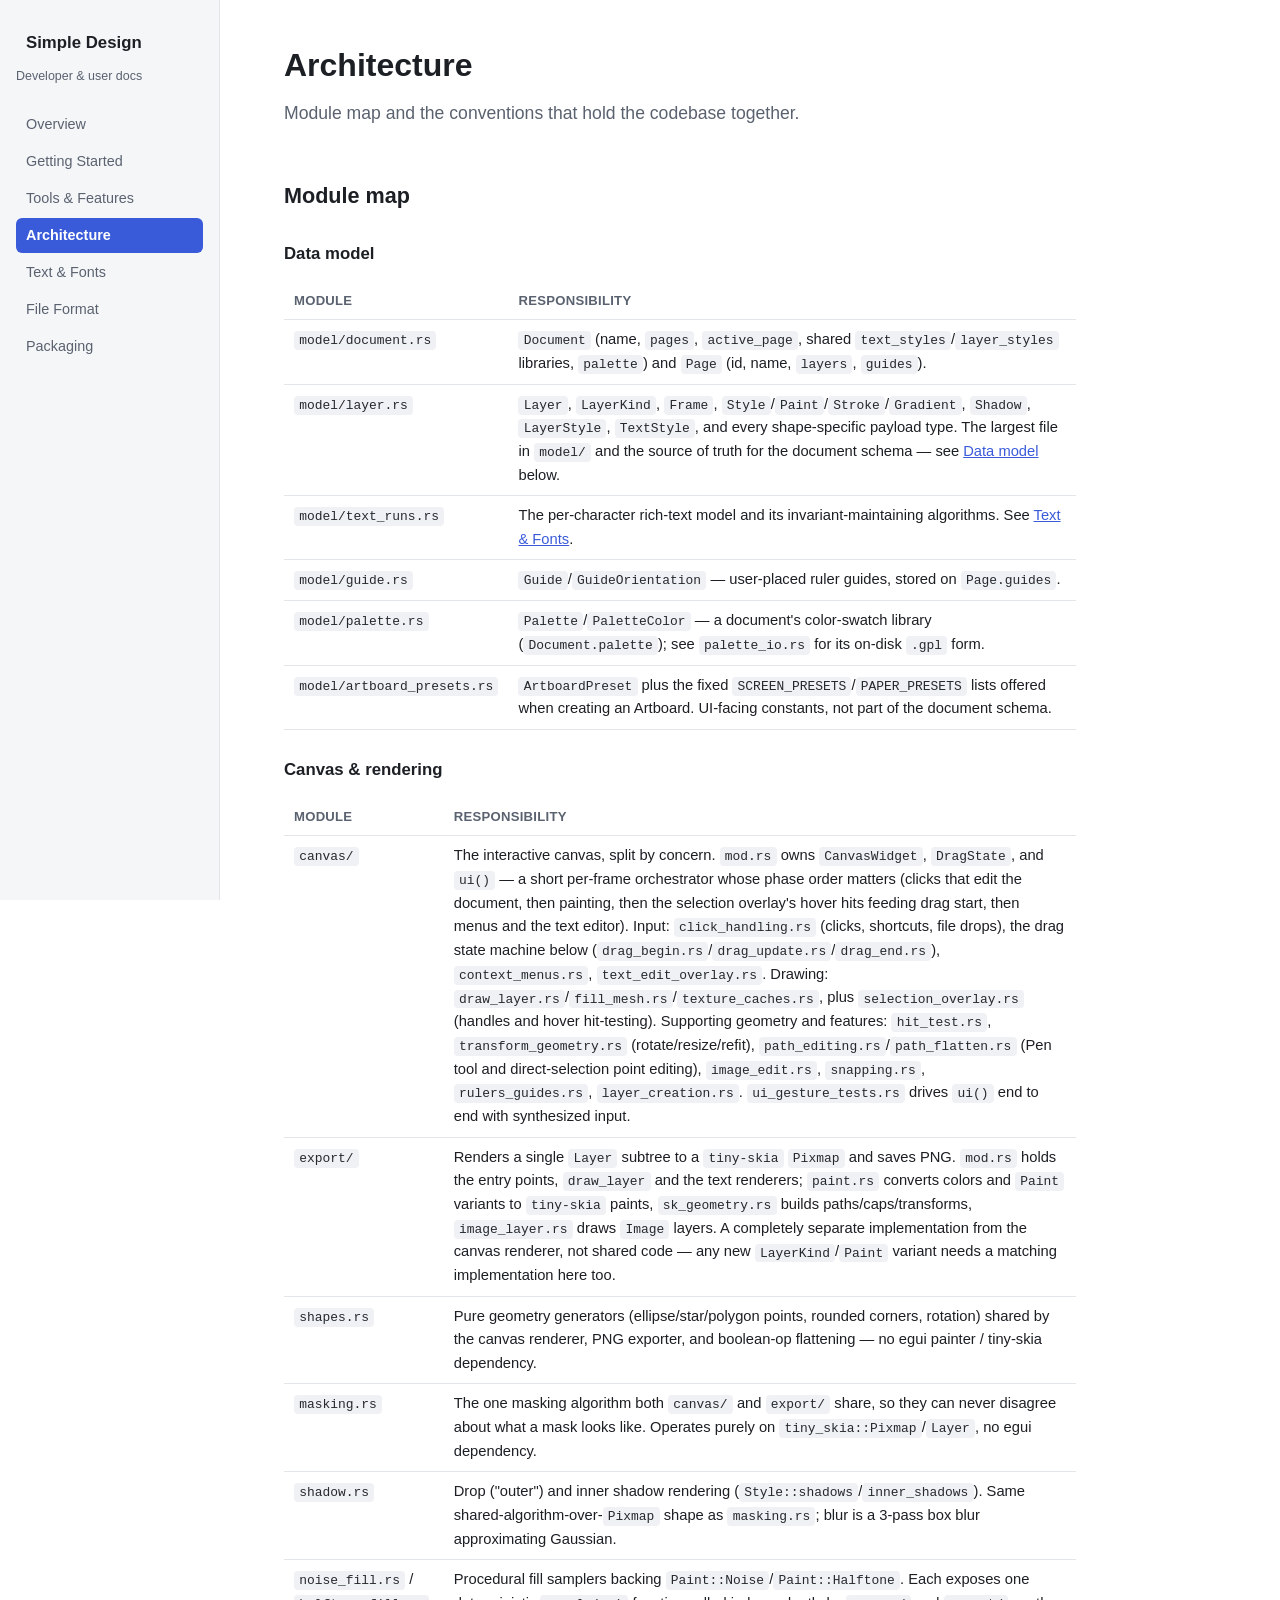
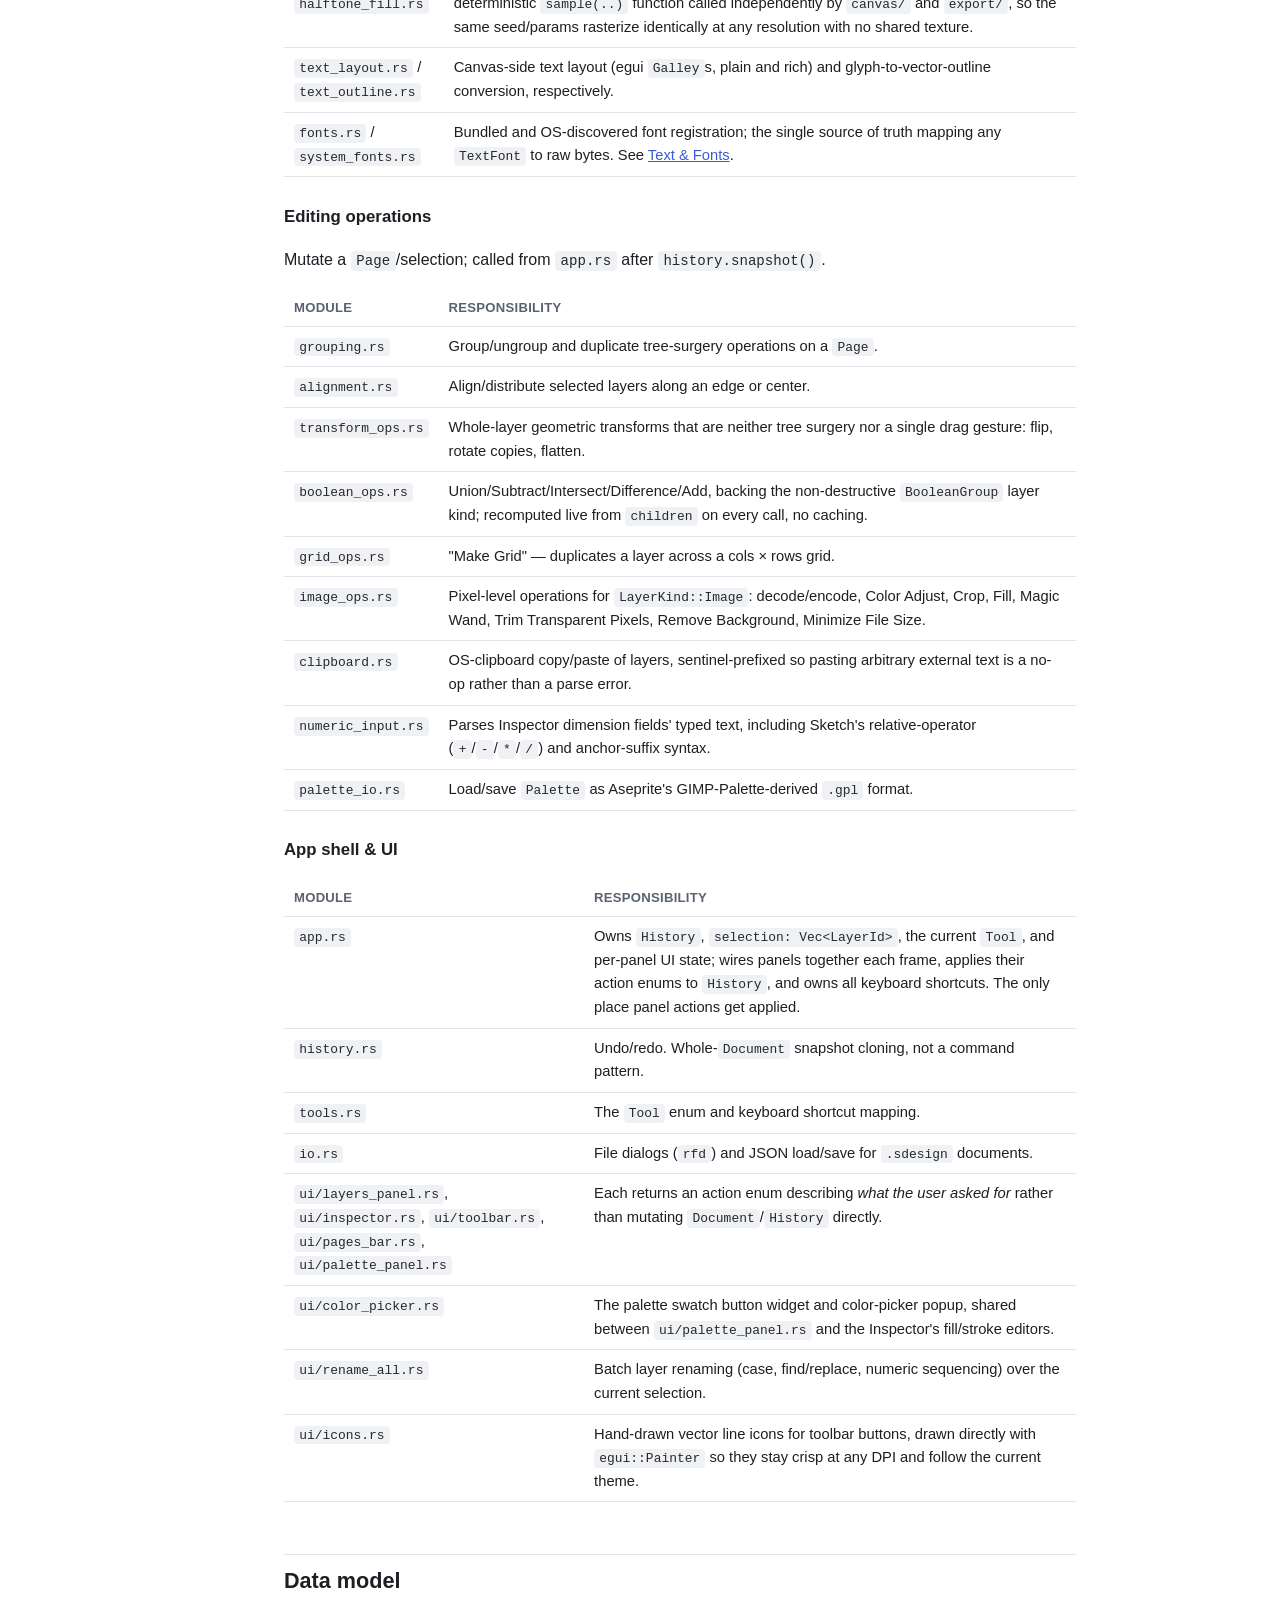
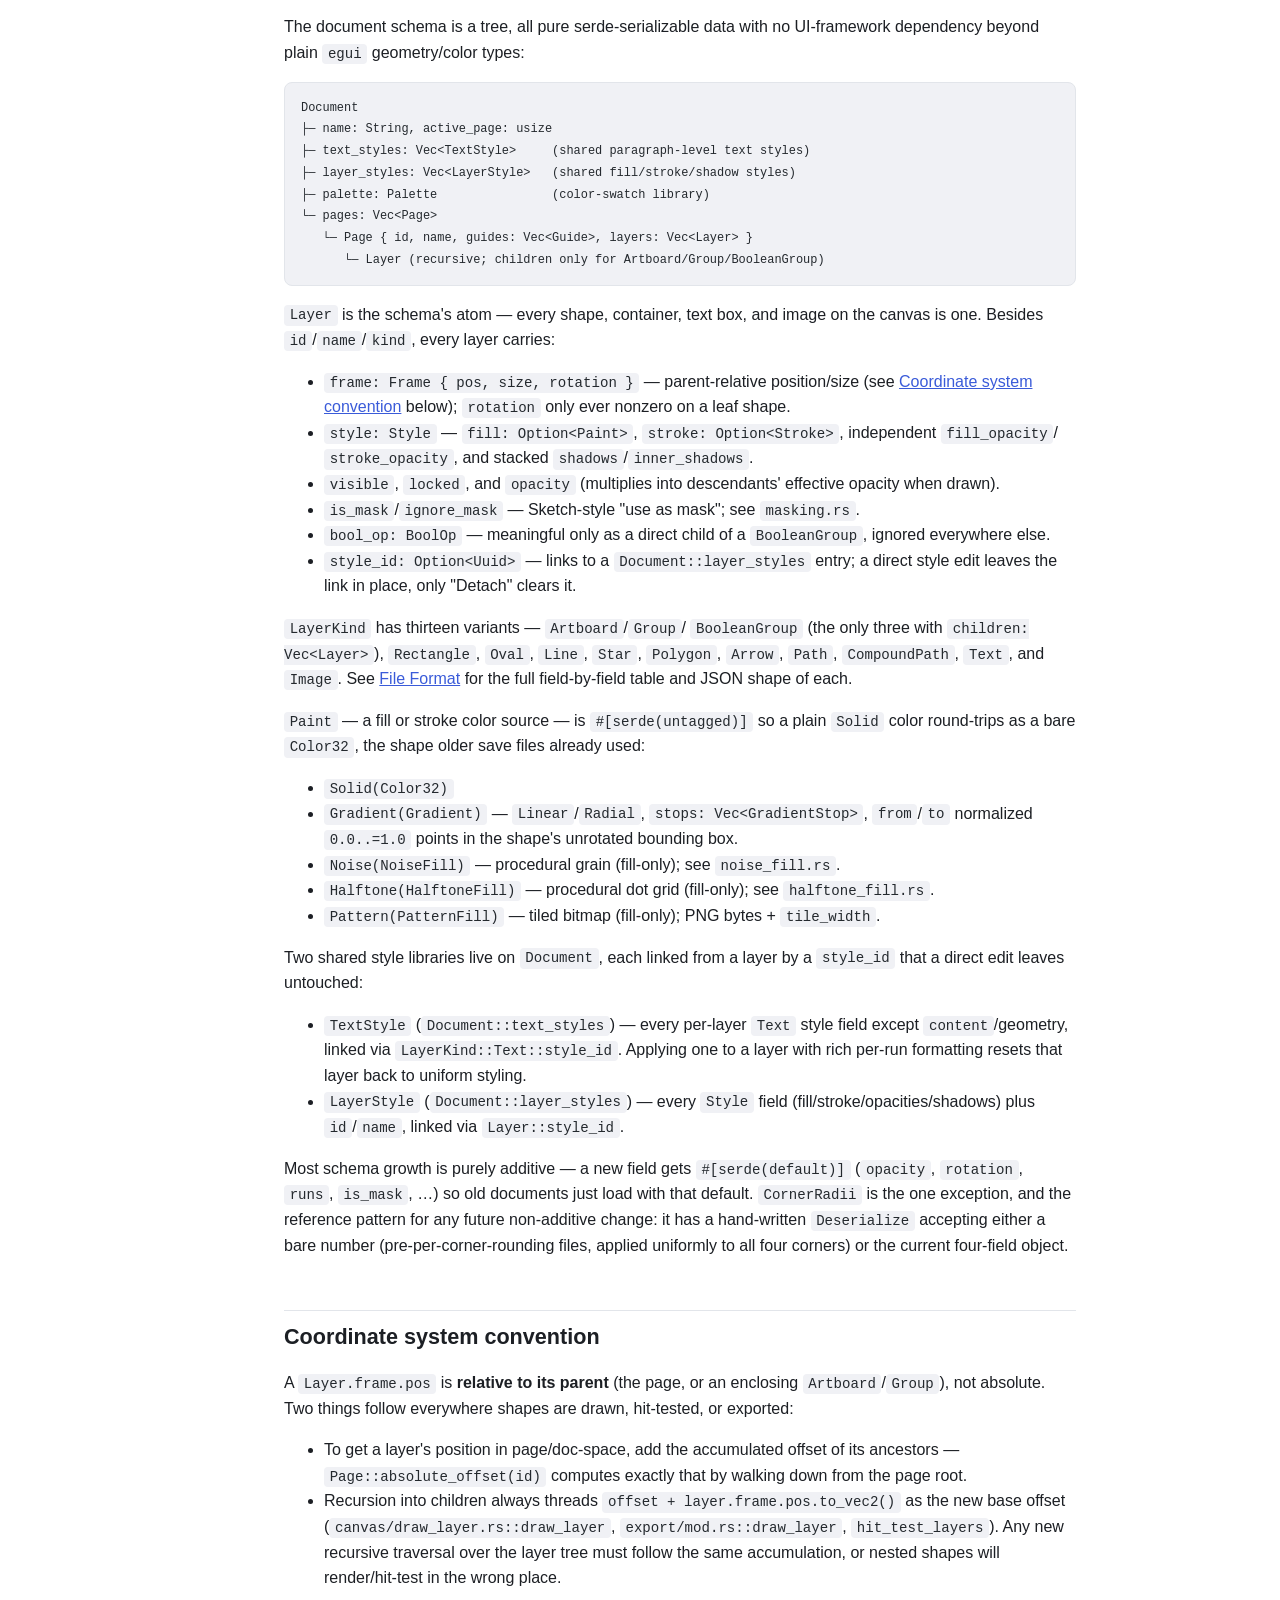
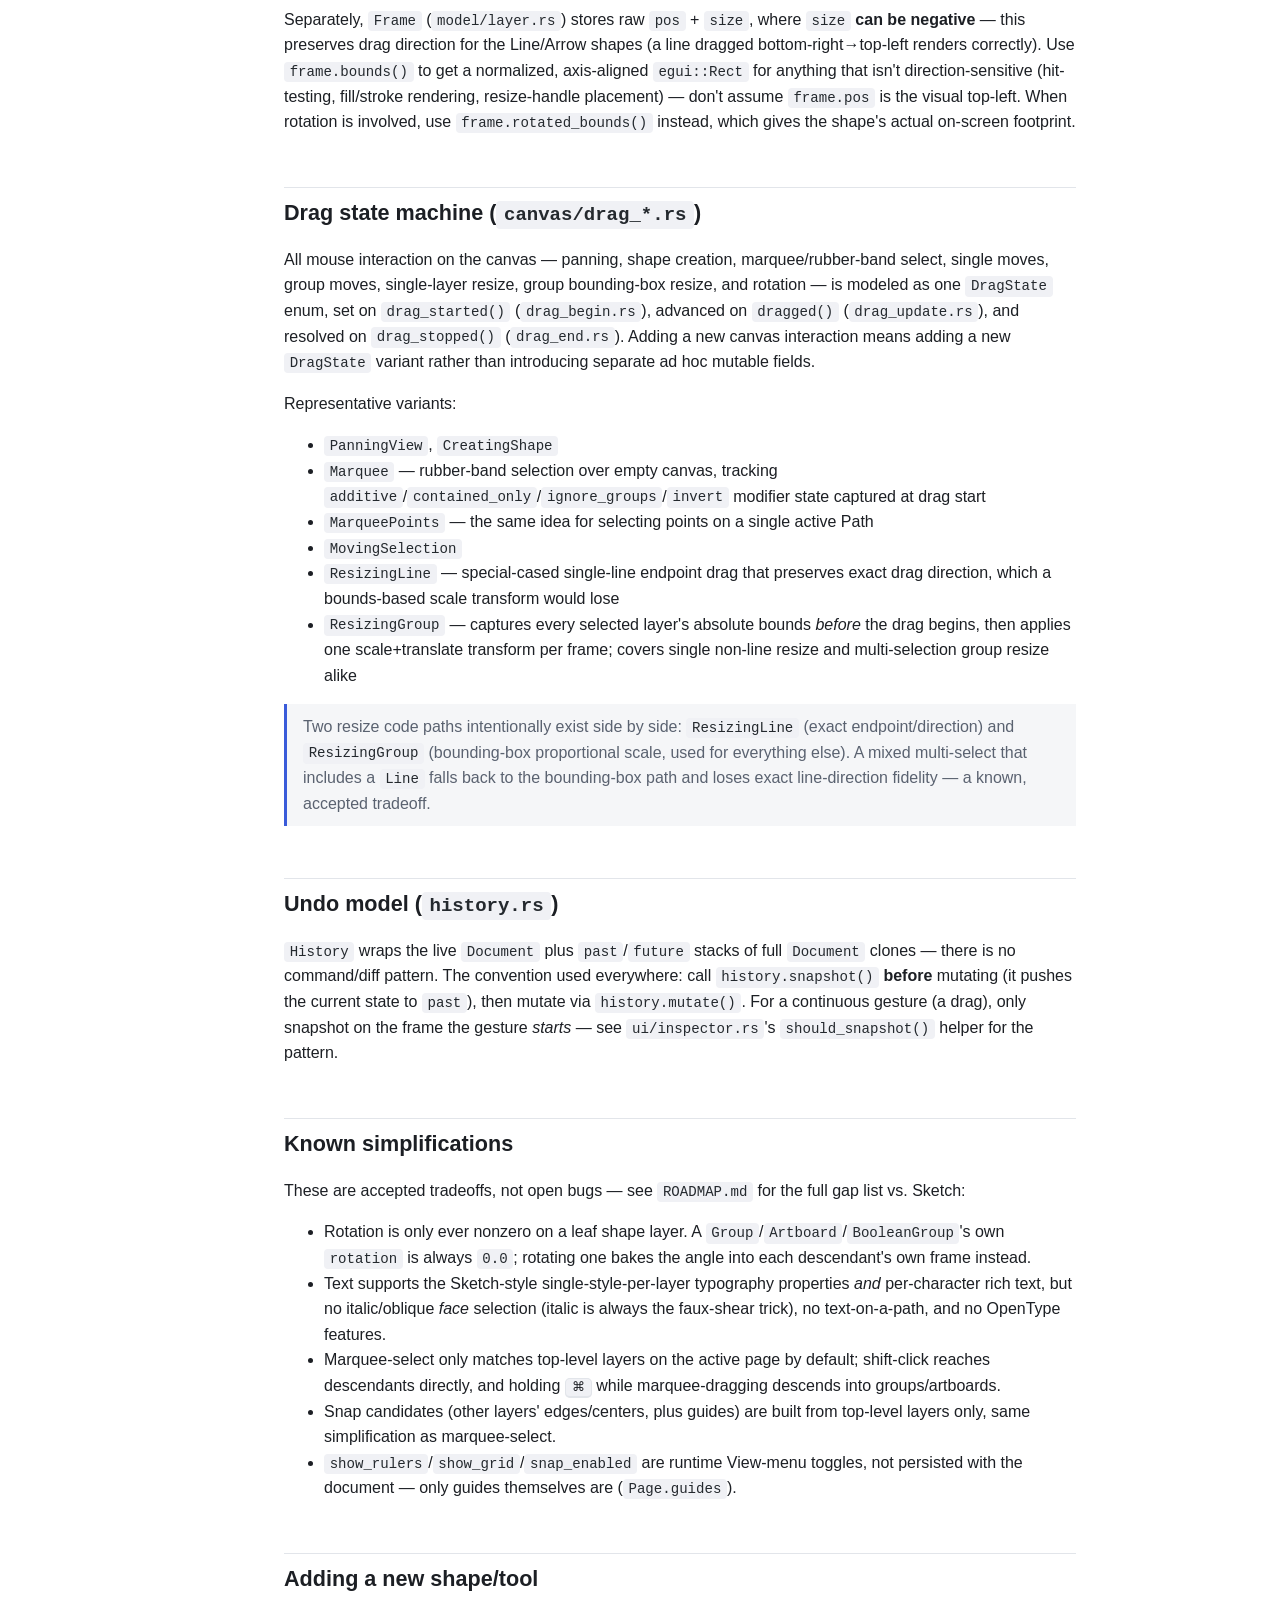
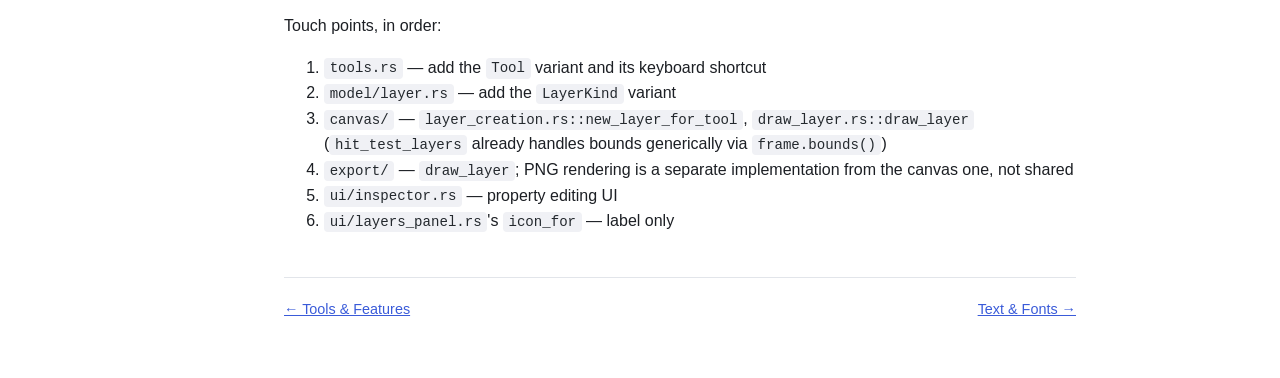
==== docs/architecture.html @ 7456f163 "reorganizing code" ====
<!doctype html>
<html lang="en">
<head>
<meta charset="utf-8">
<meta name="viewport" content="width=device-width, initial-scale=1">
<title>Architecture — Simple Design Docs</title>
<link rel="stylesheet" href="style.css">
</head>
<body>
<div class="layout">
<nav class="sidebar">
  <a class="brand" href="index.html">Simple Design</a>
  <div class="tagline">Developer &amp; user docs</div>
  <ul>
    <li><a href="index.html">Overview</a></li>
    <li><a href="getting-started.html">Getting Started</a></li>
    <li><a href="features.html">Tools &amp; Features</a></li>
    <li><a class="active" href="architecture.html">Architecture</a></li>
    <li><a href="text-and-fonts.html">Text &amp; Fonts</a></li>
    <li><a href="file-format.html">File Format</a></li>
    <li><a href="packaging.html">Packaging</a></li>
  </ul>
</nav>
<main>
<h1>Architecture</h1>
<p class="lede">Module map and the conventions that hold the codebase together.</p>

<h2>Module map</h2>

<h3>Data model</h3>
<table>
  <tr><th>Module</th><th>Responsibility</th></tr>
  <tr><td><code>model/document.rs</code></td><td><code>Document</code> (name, <code>pages</code>, <code>active_page</code>, shared <code>text_styles</code>/<code>layer_styles</code> libraries, <code>palette</code>) and <code>Page</code> (id, name, <code>layers</code>, <code>guides</code>).</td></tr>
  <tr><td><code>model/layer.rs</code></td><td><code>Layer</code>, <code>LayerKind</code>, <code>Frame</code>, <code>Style</code>/<code>Paint</code>/<code>Stroke</code>/<code>Gradient</code>, <code>Shadow</code>, <code>LayerStyle</code>, <code>TextStyle</code>, and every shape-specific payload type. The largest file in <code>model/</code> and the source of truth for the document schema — see <a href="#data-model">Data model</a> below.</td></tr>
  <tr><td><code>model/text_runs.rs</code></td><td>The per-character rich-text model and its invariant-maintaining algorithms. See <a href="text-and-fonts.html">Text &amp; Fonts</a>.</td></tr>
  <tr><td><code>model/guide.rs</code></td><td><code>Guide</code>/<code>GuideOrientation</code> — user-placed ruler guides, stored on <code>Page.guides</code>.</td></tr>
  <tr><td><code>model/palette.rs</code></td><td><code>Palette</code>/<code>PaletteColor</code> — a document's color-swatch library (<code>Document.palette</code>); see <code>palette_io.rs</code> for its on-disk <code>.gpl</code> form.</td></tr>
  <tr><td><code>model/artboard_presets.rs</code></td><td><code>ArtboardPreset</code> plus the fixed <code>SCREEN_PRESETS</code>/<code>PAPER_PRESETS</code> lists offered when creating an Artboard. UI-facing constants, not part of the document schema.</td></tr>
</table>

<h3>Canvas &amp; rendering</h3>
<table>
  <tr><th>Module</th><th>Responsibility</th></tr>
  <tr><td><code>canvas/</code></td><td>The interactive canvas, split by concern. <code>mod.rs</code> owns <code>CanvasWidget</code>, <code>DragState</code>, and <code>ui()</code> — a short per-frame orchestrator whose phase order matters (clicks that edit the document, then painting, then the selection overlay's hover hits feeding drag start, then menus and the text editor). Input: <code>click_handling.rs</code> (clicks, shortcuts, file drops), the drag state machine below (<code>drag_begin.rs</code>/<code>drag_update.rs</code>/<code>drag_end.rs</code>), <code>context_menus.rs</code>, <code>text_edit_overlay.rs</code>. Drawing: <code>draw_layer.rs</code>/<code>fill_mesh.rs</code>/<code>texture_caches.rs</code>, plus <code>selection_overlay.rs</code> (handles and hover hit-testing). Supporting geometry and features: <code>hit_test.rs</code>, <code>transform_geometry.rs</code> (rotate/resize/refit), <code>path_editing.rs</code>/<code>path_flatten.rs</code> (Pen tool and direct-selection point editing), <code>image_edit.rs</code>, <code>snapping.rs</code>, <code>rulers_guides.rs</code>, <code>layer_creation.rs</code>. <code>ui_gesture_tests.rs</code> drives <code>ui()</code> end to end with synthesized input.</td></tr>
  <tr><td><code>export/</code></td><td>Renders a single <code>Layer</code> subtree to a <code>tiny-skia</code> <code>Pixmap</code> and saves PNG. <code>mod.rs</code> holds the entry points, <code>draw_layer</code> and the text renderers; <code>paint.rs</code> converts colors and <code>Paint</code> variants to <code>tiny-skia</code> paints, <code>sk_geometry.rs</code> builds paths/caps/transforms, <code>image_layer.rs</code> draws <code>Image</code> layers. A completely separate implementation from the canvas renderer, not shared code — any new <code>LayerKind</code>/<code>Paint</code> variant needs a matching implementation here too.</td></tr>
  <tr><td><code>shapes.rs</code></td><td>Pure geometry generators (ellipse/star/polygon points, rounded corners, rotation) shared by the canvas renderer, PNG exporter, and boolean-op flattening — no egui painter / tiny-skia dependency.</td></tr>
  <tr><td><code>masking.rs</code></td><td>The one masking algorithm both <code>canvas/</code> and <code>export/</code> share, so they can never disagree about what a mask looks like. Operates purely on <code>tiny_skia::Pixmap</code>/<code>Layer</code>, no egui dependency.</td></tr>
  <tr><td><code>shadow.rs</code></td><td>Drop ("outer") and inner shadow rendering (<code>Style::shadows</code>/<code>inner_shadows</code>). Same shared-algorithm-over-<code>Pixmap</code> shape as <code>masking.rs</code>; blur is a 3-pass box blur approximating Gaussian.</td></tr>
  <tr><td><code>noise_fill.rs</code> / <code>halftone_fill.rs</code></td><td>Procedural fill samplers backing <code>Paint::Noise</code>/<code>Paint::Halftone</code>. Each exposes one deterministic <code>sample(..)</code> function called independently by <code>canvas/</code> and <code>export/</code>, so the same seed/params rasterize identically at any resolution with no shared texture.</td></tr>
  <tr><td><code>text_layout.rs</code> / <code>text_outline.rs</code></td><td>Canvas-side text layout (egui <code>Galley</code>s, plain and rich) and glyph-to-vector-outline conversion, respectively.</td></tr>
  <tr><td><code>fonts.rs</code> / <code>system_fonts.rs</code></td><td>Bundled and OS-discovered font registration; the single source of truth mapping any <code>TextFont</code> to raw bytes. See <a href="text-and-fonts.html">Text &amp; Fonts</a>.</td></tr>
</table>

<h3>Editing operations</h3>
<p>Mutate a <code>Page</code>/selection; called from <code>app.rs</code> after <code>history.snapshot()</code>.</p>
<table>
  <tr><th>Module</th><th>Responsibility</th></tr>
  <tr><td><code>grouping.rs</code></td><td>Group/ungroup and duplicate tree-surgery operations on a <code>Page</code>.</td></tr>
  <tr><td><code>alignment.rs</code></td><td>Align/distribute selected layers along an edge or center.</td></tr>
  <tr><td><code>transform_ops.rs</code></td><td>Whole-layer geometric transforms that are neither tree surgery nor a single drag gesture: flip, rotate copies, flatten.</td></tr>
  <tr><td><code>boolean_ops.rs</code></td><td>Union/Subtract/Intersect/Difference/Add, backing the non-destructive <code>BooleanGroup</code> layer kind; recomputed live from <code>children</code> on every call, no caching.</td></tr>
  <tr><td><code>grid_ops.rs</code></td><td>"Make Grid" — duplicates a layer across a cols × rows grid.</td></tr>
  <tr><td><code>image_ops.rs</code></td><td>Pixel-level operations for <code>LayerKind::Image</code>: decode/encode, Color Adjust, Crop, Fill, Magic Wand, Trim Transparent Pixels, Remove Background, Minimize File Size.</td></tr>
  <tr><td><code>clipboard.rs</code></td><td>OS-clipboard copy/paste of layers, sentinel-prefixed so pasting arbitrary external text is a no-op rather than a parse error.</td></tr>
  <tr><td><code>numeric_input.rs</code></td><td>Parses Inspector dimension fields' typed text, including Sketch's relative-operator (<code>+</code>/<code>-</code>/<code>*</code>/<code>/</code>) and anchor-suffix syntax.</td></tr>
  <tr><td><code>palette_io.rs</code></td><td>Load/save <code>Palette</code> as Aseprite's GIMP-Palette-derived <code>.gpl</code> format.</td></tr>
</table>

<h3>App shell &amp; UI</h3>
<table>
  <tr><th>Module</th><th>Responsibility</th></tr>
  <tr><td><code>app.rs</code></td><td>Owns <code>History</code>, <code>selection: Vec&lt;LayerId&gt;</code>, the current <code>Tool</code>, and per-panel UI state; wires panels together each frame, applies their action enums to <code>History</code>, and owns all keyboard shortcuts. The only place panel actions get applied.</td></tr>
  <tr><td><code>history.rs</code></td><td>Undo/redo. Whole-<code>Document</code> snapshot cloning, not a command pattern.</td></tr>
  <tr><td><code>tools.rs</code></td><td>The <code>Tool</code> enum and keyboard shortcut mapping.</td></tr>
  <tr><td><code>io.rs</code></td><td>File dialogs (<code>rfd</code>) and JSON load/save for <code>.sdesign</code> documents.</td></tr>
  <tr><td><code>ui/layers_panel.rs</code>, <code>ui/inspector.rs</code>, <code>ui/toolbar.rs</code>, <code>ui/pages_bar.rs</code>, <code>ui/palette_panel.rs</code></td><td>Each returns an action enum describing <em>what the user asked for</em> rather than mutating <code>Document</code>/<code>History</code> directly.</td></tr>
  <tr><td><code>ui/color_picker.rs</code></td><td>The palette swatch button widget and color-picker popup, shared between <code>ui/palette_panel.rs</code> and the Inspector's fill/stroke editors.</td></tr>
  <tr><td><code>ui/rename_all.rs</code></td><td>Batch layer renaming (case, find/replace, numeric sequencing) over the current selection.</td></tr>
  <tr><td><code>ui/icons.rs</code></td><td>Hand-drawn vector line icons for toolbar buttons, drawn directly with <code>egui::Painter</code> so they stay crisp at any DPI and follow the current theme.</td></tr>
</table>

<h2 id="data-model">Data model</h2>
<p>
The document schema is a tree, all pure serde-serializable data with no UI-framework
dependency beyond plain <code>egui</code> geometry/color types:
</p>
<pre><code>Document
├─ name: String, active_page: usize
├─ text_styles: Vec&lt;TextStyle&gt;     (shared paragraph-level text styles)
├─ layer_styles: Vec&lt;LayerStyle&gt;   (shared fill/stroke/shadow styles)
├─ palette: Palette                (color-swatch library)
└─ pages: Vec&lt;Page&gt;
   └─ Page { id, name, guides: Vec&lt;Guide&gt;, layers: Vec&lt;Layer&gt; }
      └─ Layer (recursive; children only for Artboard/Group/BooleanGroup)</code></pre>

<p>
<code>Layer</code> is the schema's atom — every shape, container, text box, and image on the
canvas is one. Besides <code>id</code>/<code>name</code>/<code>kind</code>, every layer carries:
</p>
<ul>
  <li><code>frame: Frame { pos, size, rotation }</code> — parent-relative position/size (see
      <a href="#coordinate-system">Coordinate system convention</a> below); <code>rotation</code>
      only ever nonzero on a leaf shape.</li>
  <li><code>style: Style</code> — <code>fill: Option&lt;Paint&gt;</code>,
      <code>stroke: Option&lt;Stroke&gt;</code>, independent <code>fill_opacity</code>/
      <code>stroke_opacity</code>, and stacked <code>shadows</code>/<code>inner_shadows</code>.</li>
  <li><code>visible</code>, <code>locked</code>, and <code>opacity</code> (multiplies into
      descendants' effective opacity when drawn).</li>
  <li><code>is_mask</code>/<code>ignore_mask</code> — Sketch-style "use as mask"; see
      <code>masking.rs</code>.</li>
  <li><code>bool_op: BoolOp</code> — meaningful only as a direct child of a
      <code>BooleanGroup</code>, ignored everywhere else.</li>
  <li><code>style_id: Option&lt;Uuid&gt;</code> — links to a <code>Document::layer_styles</code>
      entry; a direct style edit leaves the link in place, only "Detach" clears it.</li>
</ul>

<p>
<code>LayerKind</code> has thirteen variants — <code>Artboard</code>/<code>Group</code>/
<code>BooleanGroup</code> (the only three with <code>children: Vec&lt;Layer&gt;</code>),
<code>Rectangle</code>, <code>Oval</code>, <code>Line</code>, <code>Star</code>,
<code>Polygon</code>, <code>Arrow</code>, <code>Path</code>, <code>CompoundPath</code>,
<code>Text</code>, and <code>Image</code>. See <a href="file-format.html">File Format</a>
for the full field-by-field table and JSON shape of each.
</p>

<p>
<code>Paint</code> — a fill or stroke color source — is <code>#[serde(untagged)]</code> so a
plain <code>Solid</code> color round-trips as a bare <code>Color32</code>, the shape older save
files already used:
</p>
<ul>
  <li><code>Solid(Color32)</code></li>
  <li><code>Gradient(Gradient)</code> — <code>Linear</code>/<code>Radial</code>,
      <code>stops: Vec&lt;GradientStop&gt;</code>, <code>from</code>/<code>to</code> normalized
      <code>0.0..=1.0</code> points in the shape's unrotated bounding box.</li>
  <li><code>Noise(NoiseFill)</code> — procedural grain (fill-only); see <code>noise_fill.rs</code>.</li>
  <li><code>Halftone(HalftoneFill)</code> — procedural dot grid (fill-only); see <code>halftone_fill.rs</code>.</li>
  <li><code>Pattern(PatternFill)</code> — tiled bitmap (fill-only); PNG bytes + <code>tile_width</code>.</li>
</ul>

<p>
Two shared style libraries live on <code>Document</code>, each linked from a layer by a
<code>style_id</code> that a direct edit leaves untouched:
</p>
<ul>
  <li><code>TextStyle</code> (<code>Document::text_styles</code>) — every per-layer
      <code>Text</code> style field except <code>content</code>/geometry, linked via
      <code>LayerKind::Text::style_id</code>. Applying one to a layer with rich per-run
      formatting resets that layer back to uniform styling.</li>
  <li><code>LayerStyle</code> (<code>Document::layer_styles</code>) — every <code>Style</code>
      field (fill/stroke/opacities/shadows) plus <code>id</code>/<code>name</code>, linked via
      <code>Layer::style_id</code>.</li>
</ul>

<p>
Most schema growth is purely additive — a new field gets <code>#[serde(default)]</code>
(<code>opacity</code>, <code>rotation</code>, <code>runs</code>, <code>is_mask</code>, …) so
old documents just load with that default. <code>CornerRadii</code> is the one exception, and
the reference pattern for any future non-additive change: it has a hand-written
<code>Deserialize</code> accepting either a bare number (pre-per-corner-rounding files, applied
uniformly to all four corners) or the current four-field object.
</p>

<h2 id="coordinate-system">Coordinate system convention</h2>
<p>
A <code>Layer.frame.pos</code> is <strong>relative to its parent</strong> (the page, or an
enclosing <code>Artboard</code>/<code>Group</code>), not absolute. Two things follow
everywhere shapes are drawn, hit-tested, or exported:
</p>
<ul>
  <li>To get a layer's position in page/doc-space, add the accumulated offset of its
      ancestors — <code>Page::absolute_offset(id)</code> computes exactly that by walking
      down from the page root.</li>
  <li>Recursion into children always threads <code>offset + layer.frame.pos.to_vec2()</code>
      as the new base offset (<code>canvas/draw_layer.rs::draw_layer</code>,
      <code>export/mod.rs::draw_layer</code>, <code>hit_test_layers</code>). Any new recursive
      traversal over the layer tree must follow the same accumulation, or nested shapes will
      render/hit-test in the wrong place.</li>
</ul>
<p>
Separately, <code>Frame</code> (<code>model/layer.rs</code>) stores raw <code>pos</code> +
<code>size</code>, where <code>size</code> <strong>can be negative</strong> — this preserves
drag direction for the Line/Arrow shapes (a line dragged bottom-right→top-left renders
correctly). Use <code>frame.bounds()</code> to get a normalized, axis-aligned
<code>egui::Rect</code> for anything that isn't direction-sensitive (hit-testing, fill/stroke
rendering, resize-handle placement) — don't assume <code>frame.pos</code> is the visual
top-left. When rotation is involved, use <code>frame.rotated_bounds()</code> instead, which
gives the shape's actual on-screen footprint.
</p>

<h2>Drag state machine (<code>canvas/drag_*.rs</code>)</h2>
<p>
All mouse interaction on the canvas — panning, shape creation, marquee/rubber-band select,
single moves, group moves, single-layer resize, group bounding-box resize, and rotation — is
modeled as one <code>DragState</code> enum, set on <code>drag_started()</code>
(<code>drag_begin.rs</code>), advanced on <code>dragged()</code> (<code>drag_update.rs</code>),
and resolved on <code>drag_stopped()</code> (<code>drag_end.rs</code>). Adding a new canvas
interaction means adding a new <code>DragState</code> variant rather than introducing separate
ad hoc mutable fields.
</p>
<p>Representative variants:</p>
<ul>
  <li><code>PanningView</code>, <code>CreatingShape</code></li>
  <li><code>Marquee</code> — rubber-band selection over empty canvas, tracking
      <code>additive</code>/<code>contained_only</code>/<code>ignore_groups</code>/<code>invert</code>
      modifier state captured at drag start</li>
  <li><code>MarqueePoints</code> — the same idea for selecting points on a single active Path</li>
  <li><code>MovingSelection</code></li>
  <li><code>ResizingLine</code> — special-cased single-line endpoint drag that preserves exact
      drag direction, which a bounds-based scale transform would lose</li>
  <li><code>ResizingGroup</code> — captures every selected layer's absolute bounds
      <em>before</em> the drag begins, then applies one scale+translate transform per frame;
      covers single non-line resize and multi-selection group resize alike</li>
</ul>
<blockquote>
Two resize code paths intentionally exist side by side: <code>ResizingLine</code> (exact
endpoint/direction) and <code>ResizingGroup</code> (bounding-box proportional scale, used for
everything else). A mixed multi-select that includes a <code>Line</code> falls back to the
bounding-box path and loses exact line-direction fidelity — a known, accepted tradeoff.
</blockquote>

<h2>Undo model (<code>history.rs</code>)</h2>
<p>
<code>History</code> wraps the live <code>Document</code> plus <code>past</code>/<code>future</code>
stacks of full <code>Document</code> clones — there is no command/diff pattern. The convention
used everywhere: call <code>history.snapshot()</code> <strong>before</strong> mutating (it
pushes the current state to <code>past</code>), then mutate via <code>history.mutate()</code>.
For a continuous gesture (a drag), only snapshot on the frame the gesture <em>starts</em> — see
<code>ui/inspector.rs</code>'s <code>should_snapshot()</code> helper for the pattern.
</p>

<h2>Known simplifications</h2>
<p>These are accepted tradeoffs, not open bugs — see <code>ROADMAP.md</code> for the full gap list vs. Sketch:</p>
<ul>
  <li>Rotation is only ever nonzero on a leaf shape layer. A <code>Group</code>/<code>Artboard</code>/<code>BooleanGroup</code>'s own <code>rotation</code> is always <code>0.0</code>; rotating one bakes the angle into each descendant's own frame instead.</li>
  <li>Text supports the Sketch-style single-style-per-layer typography properties <em>and</em> per-character rich text, but no italic/oblique <em>face</em> selection (italic is always the faux-shear trick), no text-on-a-path, and no OpenType features.</li>
  <li>Marquee-select only matches top-level layers on the active page by default; shift-click reaches descendants directly, and holding <kbd>⌘</kbd> while marquee-dragging descends into groups/artboards.</li>
  <li>Snap candidates (other layers' edges/centers, plus guides) are built from top-level layers only, same simplification as marquee-select.</li>
  <li><code>show_rulers</code>/<code>show_grid</code>/<code>snap_enabled</code> are runtime View-menu toggles, not persisted with the document — only guides themselves are (<code>Page.guides</code>).</li>
</ul>

<h2>Adding a new shape/tool</h2>
<p>Touch points, in order:</p>
<ol>
  <li><code>tools.rs</code> — add the <code>Tool</code> variant and its keyboard shortcut</li>
  <li><code>model/layer.rs</code> — add the <code>LayerKind</code> variant</li>
  <li><code>canvas/</code> — <code>layer_creation.rs::new_layer_for_tool</code>, <code>draw_layer.rs::draw_layer</code> (<code>hit_test_layers</code> already handles bounds generically via <code>frame.bounds()</code>)</li>
  <li><code>export/</code> — <code>draw_layer</code>; PNG rendering is a separate implementation from the canvas one, not shared</li>
  <li><code>ui/inspector.rs</code> — property editing UI</li>
  <li><code>ui/layers_panel.rs</code>'s <code>icon_for</code> — label only</li>
</ol>

<div class="footer-nav">
  <a href="features.html">← Tools &amp; Features</a>
  <a href="text-and-fonts.html">Text &amp; Fonts →</a>
</div>
</main>
</div>
</body>
</html>
---- docs/style.css ----
:root {
  --bg: #ffffff;
  --bg-alt: #f5f6f8;
  --fg: #1c1f24;
  --fg-muted: #5a6270;
  --border: #e2e5ea;
  --accent: #3a5bd9;
  --accent-fg: #ffffff;
  --code-bg: #f0f1f5;
  --code-fg: #24292e;
  --tag-bg: #eef1fb;
  --tag-fg: #3a5bd9;
  --shadow: 0 1px 2px rgba(20, 24, 32, 0.06);
}

@media (prefers-color-scheme: dark) {
  :root {
    --bg: #14161a;
    --bg-alt: #1b1e24;
    --fg: #e7e9ee;
    --fg-muted: #9ba3b0;
    --border: #2a2e37;
    --accent: #7f9bff;
    --accent-fg: #0f1116;
    --code-bg: #1e2129;
    --code-fg: #dbe1ea;
    --tag-bg: #232a44;
    --tag-fg: #a9bbff;
    --shadow: 0 1px 2px rgba(0, 0, 0, 0.35);
  }
}

* {
  box-sizing: border-box;
}

html {
  color-scheme: light dark;
}

body {
  margin: 0;
  font-family: -apple-system, BlinkMacSystemFont, "Segoe UI", Helvetica, Arial, sans-serif;
  background: var(--bg);
  color: var(--fg);
  line-height: 1.6;
}

.layout {
  display: flex;
  min-height: 100vh;
}

nav.sidebar {
  flex: 0 0 220px;
  border-right: 1px solid var(--border);
  background: var(--bg-alt);
  padding: 24px 16px;
  position: sticky;
  top: 0;
  align-self: flex-start;
  height: 100vh;
  overflow-y: auto;
}

nav.sidebar .brand {
  font-weight: 700;
  font-size: 1.05rem;
  margin-bottom: 4px;
  display: block;
  color: var(--fg);
  text-decoration: none;
}

nav.sidebar .tagline {
  font-size: 0.78rem;
  color: var(--fg-muted);
  margin-bottom: 20px;
}

nav.sidebar ul {
  list-style: none;
  margin: 0;
  padding: 0;
}

nav.sidebar li {
  margin: 2px 0;
}

nav.sidebar a {
  display: block;
  padding: 6px 10px;
  border-radius: 6px;
  color: var(--fg-muted);
  text-decoration: none;
  font-size: 0.9rem;
}

nav.sidebar a:hover {
  background: var(--tag-bg);
  color: var(--fg);
}

nav.sidebar a.active {
  background: var(--accent);
  color: var(--accent-fg);
  font-weight: 600;
}

main {
  flex: 1;
  min-width: 0;
  padding: 40px clamp(20px, 5vw, 64px);
  max-width: 920px;
}

main h1 {
  font-size: 2rem;
  margin: 0 0 8px;
}

main h1 + p.lede {
  color: var(--fg-muted);
  font-size: 1.1rem;
  margin-top: 0;
}

main h2 {
  font-size: 1.35rem;
  margin: 2.4em 0 0.6em;
  padding-top: 0.4em;
  border-top: 1px solid var(--border);
}

main h2:first-of-type {
  border-top: none;
  padding-top: 0;
}

main h3 {
  font-size: 1.05rem;
  margin: 1.6em 0 0.5em;
}

p, li {
  color: var(--fg);
}

code {
  font-family: ui-monospace, SFMono-Regular, Menlo, Consolas, monospace;
  background: var(--code-bg);
  color: var(--code-fg);
  padding: 0.15em 0.4em;
  border-radius: 4px;
  font-size: 0.88em;
}

pre {
  background: var(--code-bg);
  color: var(--code-fg);
  padding: 14px 16px;
  border-radius: 8px;
  overflow-x: auto;
  font-size: 0.85rem;
  border: 1px solid var(--border);
}

pre code {
  background: none;
  padding: 0;
  border-radius: 0;
}

table {
  border-collapse: collapse;
  width: 100%;
  margin: 1em 0;
  font-size: 0.92rem;
}

th, td {
  text-align: left;
  padding: 8px 10px;
  border-bottom: 1px solid var(--border);
  vertical-align: top;
}

th {
  color: var(--fg-muted);
  font-weight: 600;
  font-size: 0.82rem;
  text-transform: uppercase;
  letter-spacing: 0.02em;
}

.cards {
  display: grid;
  grid-template-columns: repeat(auto-fit, minmax(230px, 1fr));
  gap: 14px;
  margin: 1.4em 0;
}

.card {
  border: 1px solid var(--border);
  border-radius: 10px;
  padding: 16px 18px;
  background: var(--bg-alt);
  box-shadow: var(--shadow);
}

.card h3 {
  margin: 0 0 6px;
  font-size: 1rem;
}

.card p {
  margin: 0;
  font-size: 0.88rem;
  color: var(--fg-muted);
}

.card a {
  color: var(--fg);
  text-decoration: none;
}

.tag {
  display: inline-block;
  background: var(--tag-bg);
  color: var(--tag-fg);
  border-radius: 5px;
  padding: 1px 8px;
  font-size: 0.78rem;
  font-weight: 600;
  margin: 0 4px 4px 0;
}

kbd {
  font-family: ui-monospace, SFMono-Regular, Menlo, Consolas, monospace;
  background: var(--code-bg);
  border: 1px solid var(--border);
  border-bottom-width: 2px;
  border-radius: 5px;
  padding: 1px 6px;
  font-size: 0.82em;
}

blockquote {
  margin: 1em 0;
  padding: 0.6em 1em;
  border-left: 3px solid var(--accent);
  background: var(--bg-alt);
  color: var(--fg-muted);
}

a {
  color: var(--accent);
}

.footer-nav {
  display: flex;
  justify-content: space-between;
  margin-top: 3em;
  padding-top: 1.4em;
  border-top: 1px solid var(--border);
  font-size: 0.9rem;
}

@media (max-width: 760px) {
  .layout {
    flex-direction: column;
  }
  nav.sidebar {
    position: static;
    height: auto;
    flex: none;
    width: auto;
  }
  main {
    max-width: none;
  }
}
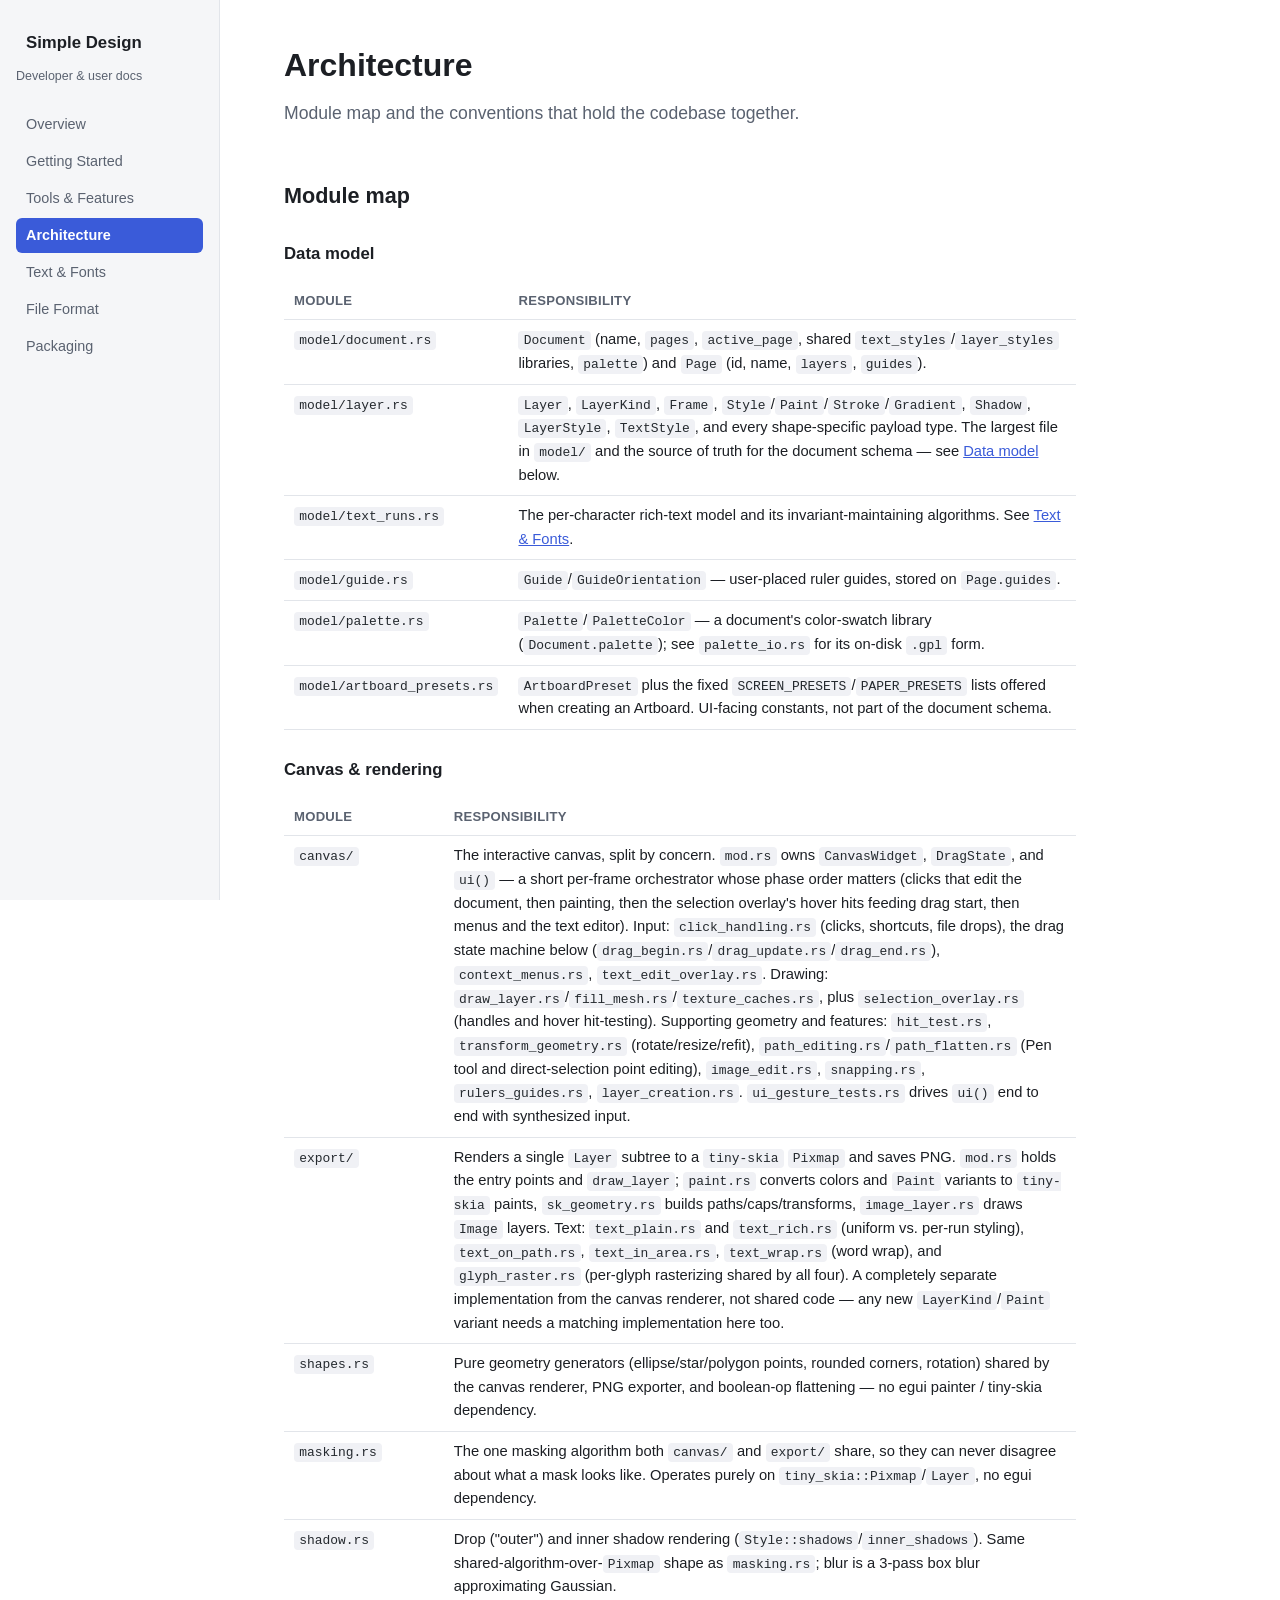
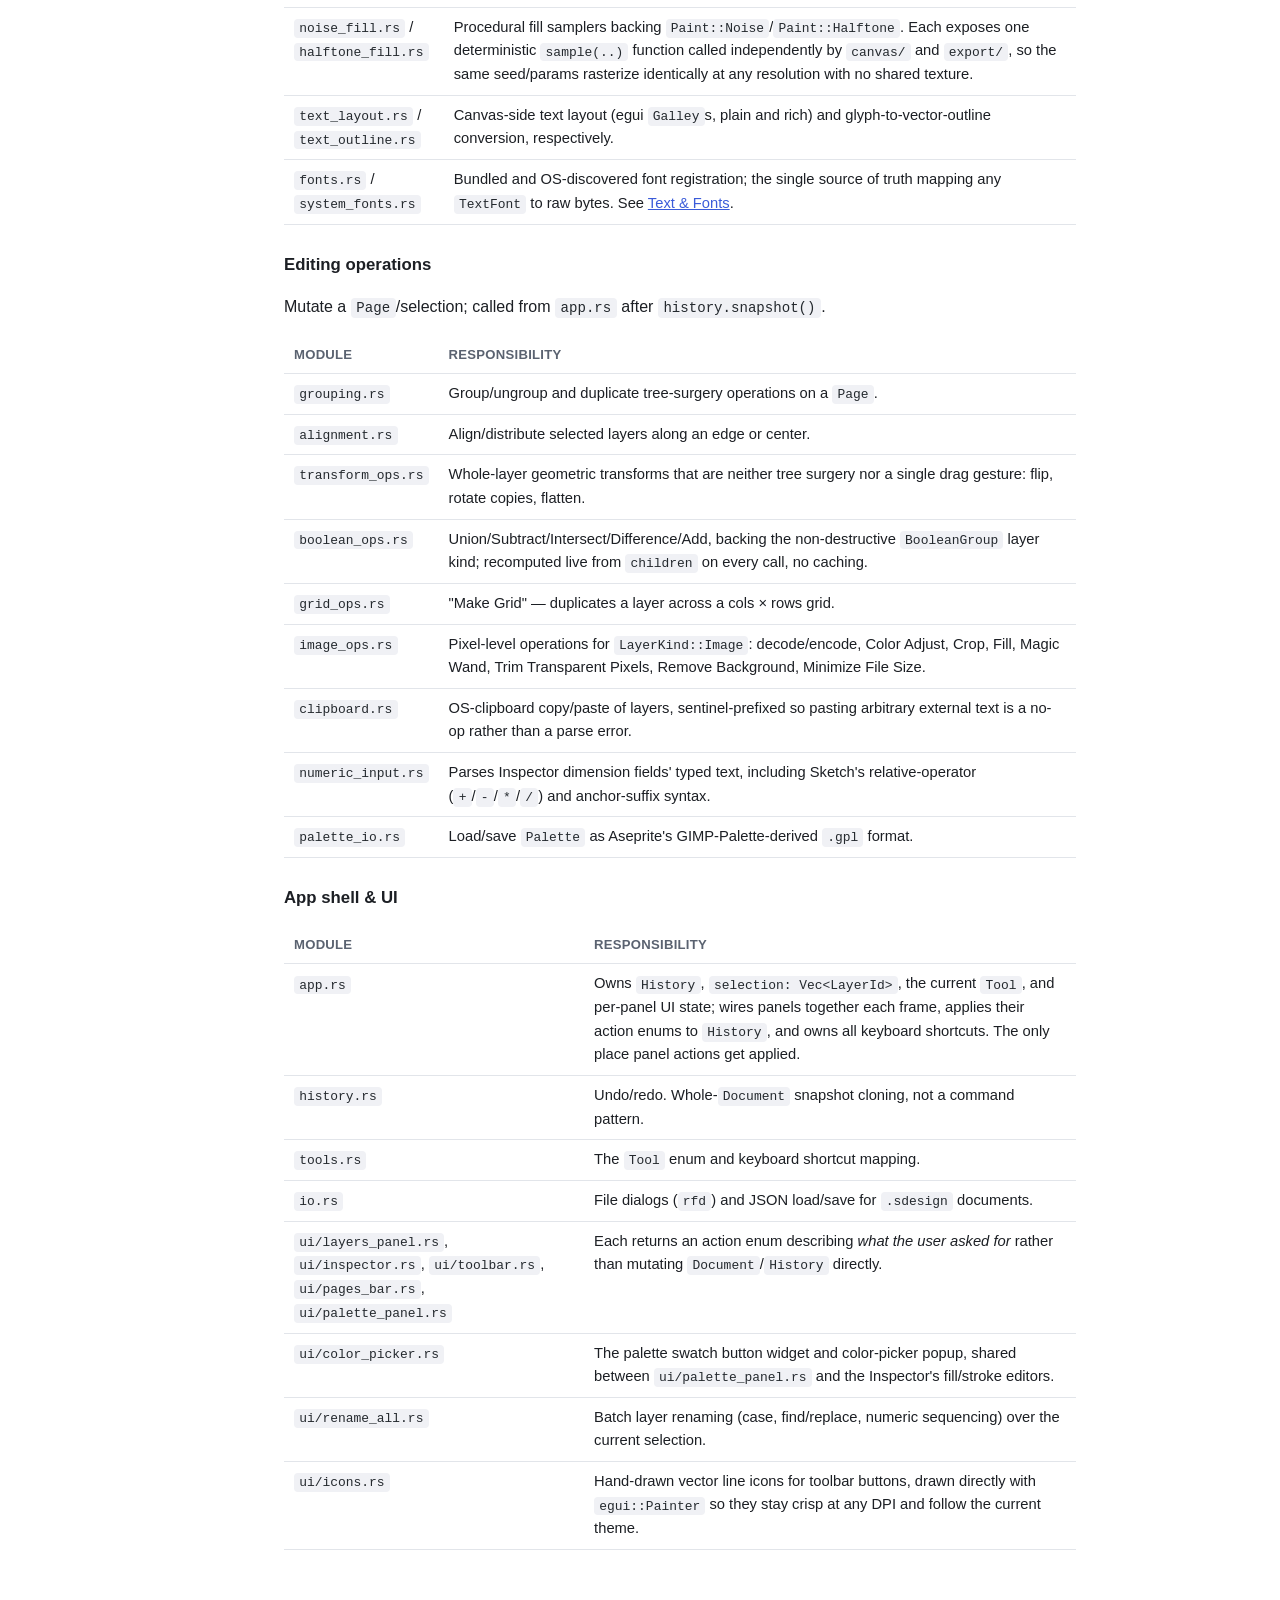
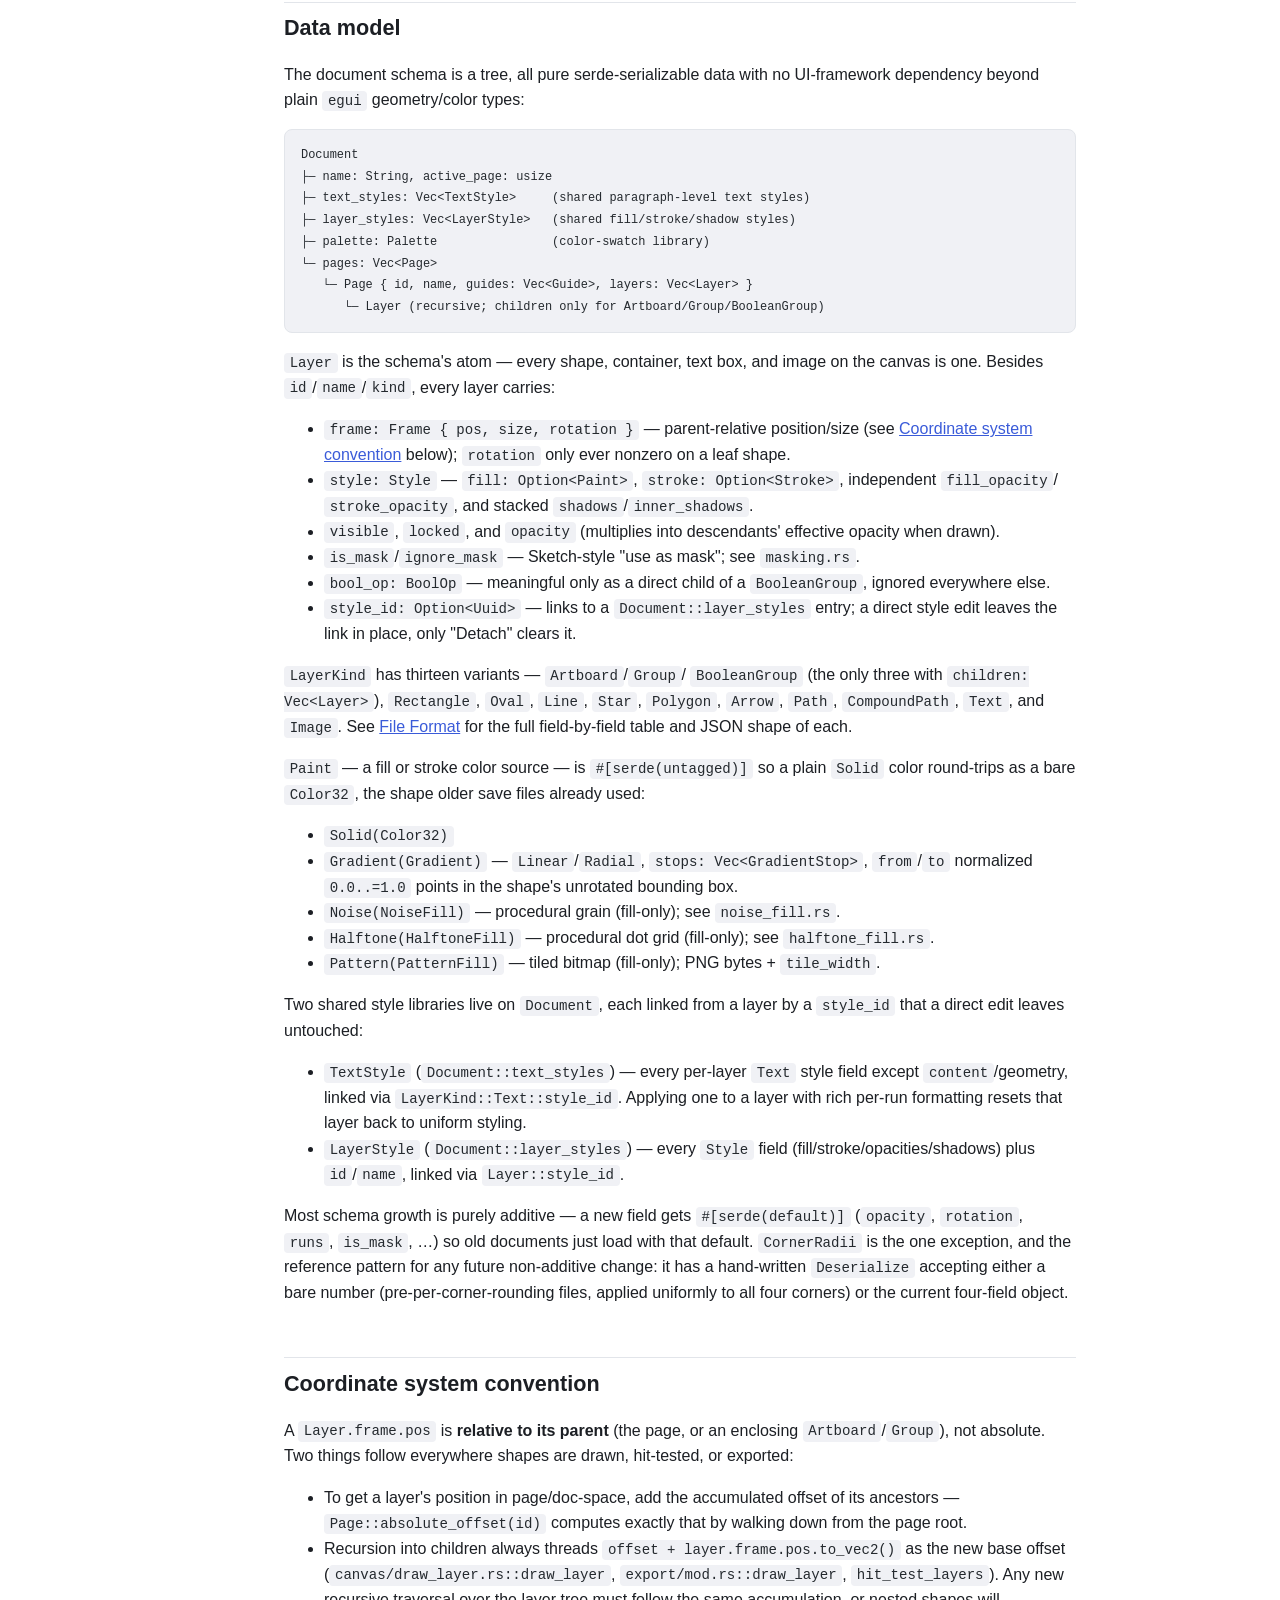
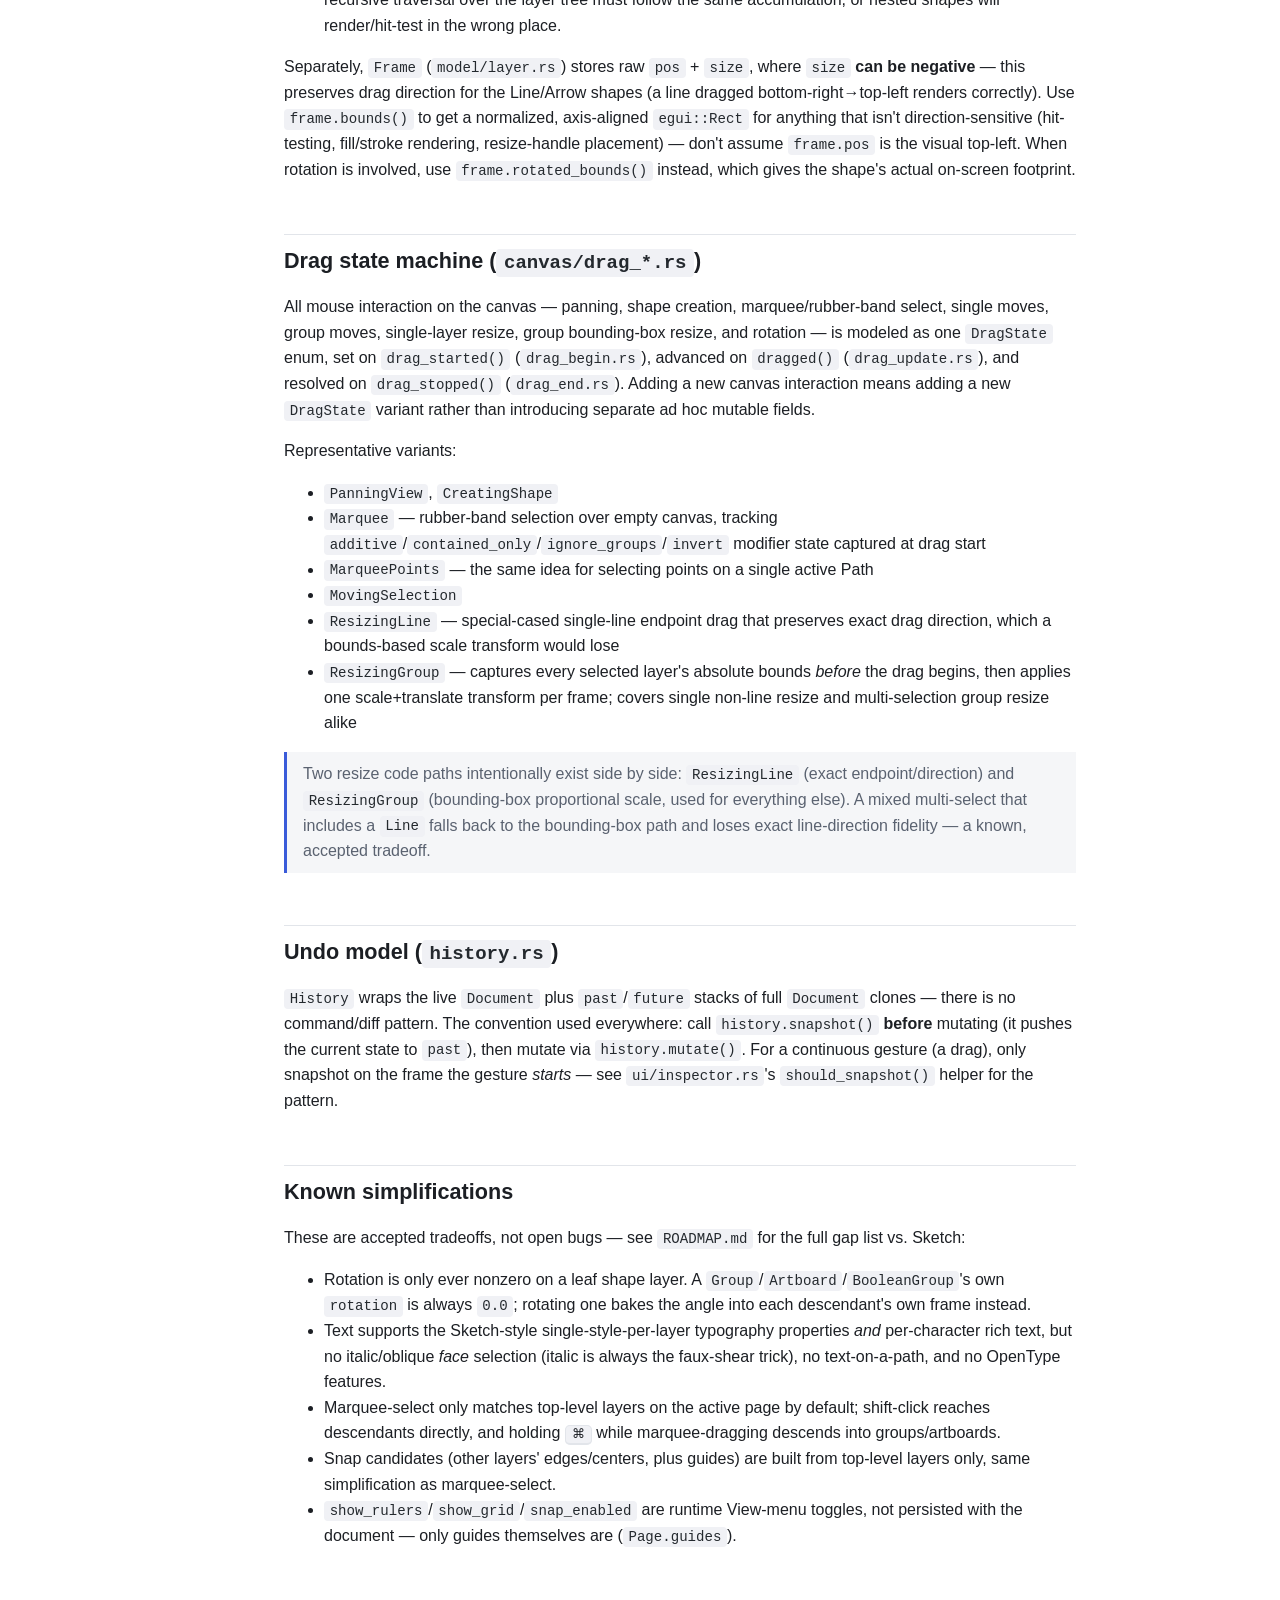
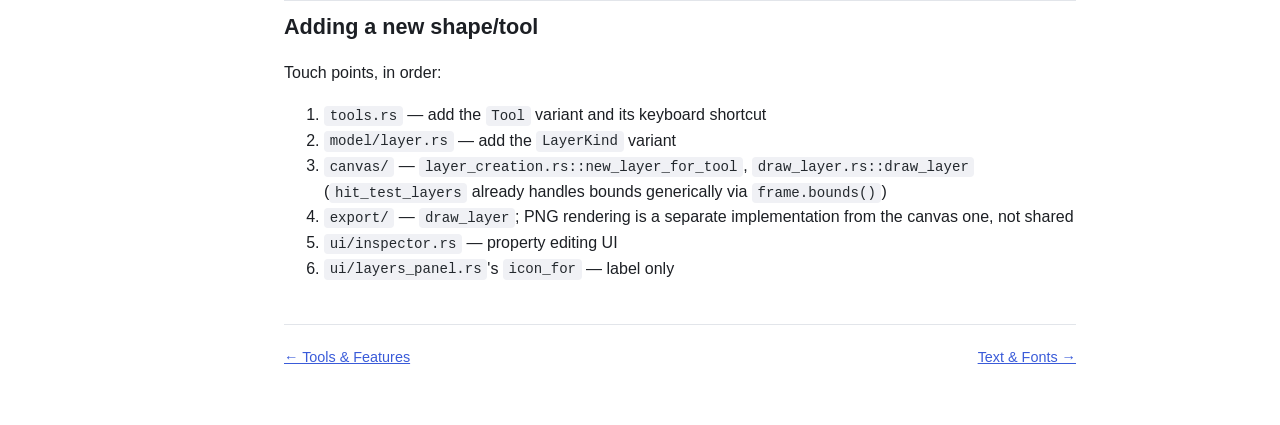
==== commit 7164a092: "code reorganization" ====
--- a/docs/architecture.html
+++ b/docs/architecture.html
@@ -42,7 +42,7 @@
 <table>
   <tr><th>Module</th><th>Responsibility</th></tr>
   <tr><td><code>canvas/</code></td><td>The interactive canvas, split by concern. <code>mod.rs</code> owns <code>CanvasWidget</code>, <code>DragState</code>, and <code>ui()</code> — a short per-frame orchestrator whose phase order matters (clicks that edit the document, then painting, then the selection overlay's hover hits feeding drag start, then menus and the text editor). Input: <code>click_handling.rs</code> (clicks, shortcuts, file drops), the drag state machine below (<code>drag_begin.rs</code>/<code>drag_update.rs</code>/<code>drag_end.rs</code>), <code>context_menus.rs</code>, <code>text_edit_overlay.rs</code>. Drawing: <code>draw_layer.rs</code>/<code>fill_mesh.rs</code>/<code>texture_caches.rs</code>, plus <code>selection_overlay.rs</code> (handles and hover hit-testing). Supporting geometry and features: <code>hit_test.rs</code>, <code>transform_geometry.rs</code> (rotate/resize/refit), <code>path_editing.rs</code>/<code>path_flatten.rs</code> (Pen tool and direct-selection point editing), <code>image_edit.rs</code>, <code>snapping.rs</code>, <code>rulers_guides.rs</code>, <code>layer_creation.rs</code>. <code>ui_gesture_tests.rs</code> drives <code>ui()</code> end to end with synthesized input.</td></tr>
-  <tr><td><code>export/</code></td><td>Renders a single <code>Layer</code> subtree to a <code>tiny-skia</code> <code>Pixmap</code> and saves PNG. <code>mod.rs</code> holds the entry points, <code>draw_layer</code> and the text renderers; <code>paint.rs</code> converts colors and <code>Paint</code> variants to <code>tiny-skia</code> paints, <code>sk_geometry.rs</code> builds paths/caps/transforms, <code>image_layer.rs</code> draws <code>Image</code> layers. A completely separate implementation from the canvas renderer, not shared code — any new <code>LayerKind</code>/<code>Paint</code> variant needs a matching implementation here too.</td></tr>
+  <tr><td><code>export/</code></td><td>Renders a single <code>Layer</code> subtree to a <code>tiny-skia</code> <code>Pixmap</code> and saves PNG. <code>mod.rs</code> holds the entry points and <code>draw_layer</code>; <code>paint.rs</code> converts colors and <code>Paint</code> variants to <code>tiny-skia</code> paints, <code>sk_geometry.rs</code> builds paths/caps/transforms, <code>image_layer.rs</code> draws <code>Image</code> layers. Text: <code>text_plain.rs</code> and <code>text_rich.rs</code> (uniform vs. per-run styling), <code>text_on_path.rs</code>, <code>text_in_area.rs</code>, <code>text_wrap.rs</code> (word wrap), and <code>glyph_raster.rs</code> (per-glyph rasterizing shared by all four). A completely separate implementation from the canvas renderer, not shared code — any new <code>LayerKind</code>/<code>Paint</code> variant needs a matching implementation here too.</td></tr>
   <tr><td><code>shapes.rs</code></td><td>Pure geometry generators (ellipse/star/polygon points, rounded corners, rotation) shared by the canvas renderer, PNG exporter, and boolean-op flattening — no egui painter / tiny-skia dependency.</td></tr>
   <tr><td><code>masking.rs</code></td><td>The one masking algorithm both <code>canvas/</code> and <code>export/</code> share, so they can never disagree about what a mask looks like. Operates purely on <code>tiny_skia::Pixmap</code>/<code>Layer</code>, no egui dependency.</td></tr>
   <tr><td><code>shadow.rs</code></td><td>Drop ("outer") and inner shadow rendering (<code>Style::shadows</code>/<code>inner_shadows</code>). Same shared-algorithm-over-<code>Pixmap</code> shape as <code>masking.rs</code>; blur is a 3-pass box blur approximating Gaussian.</td></tr>
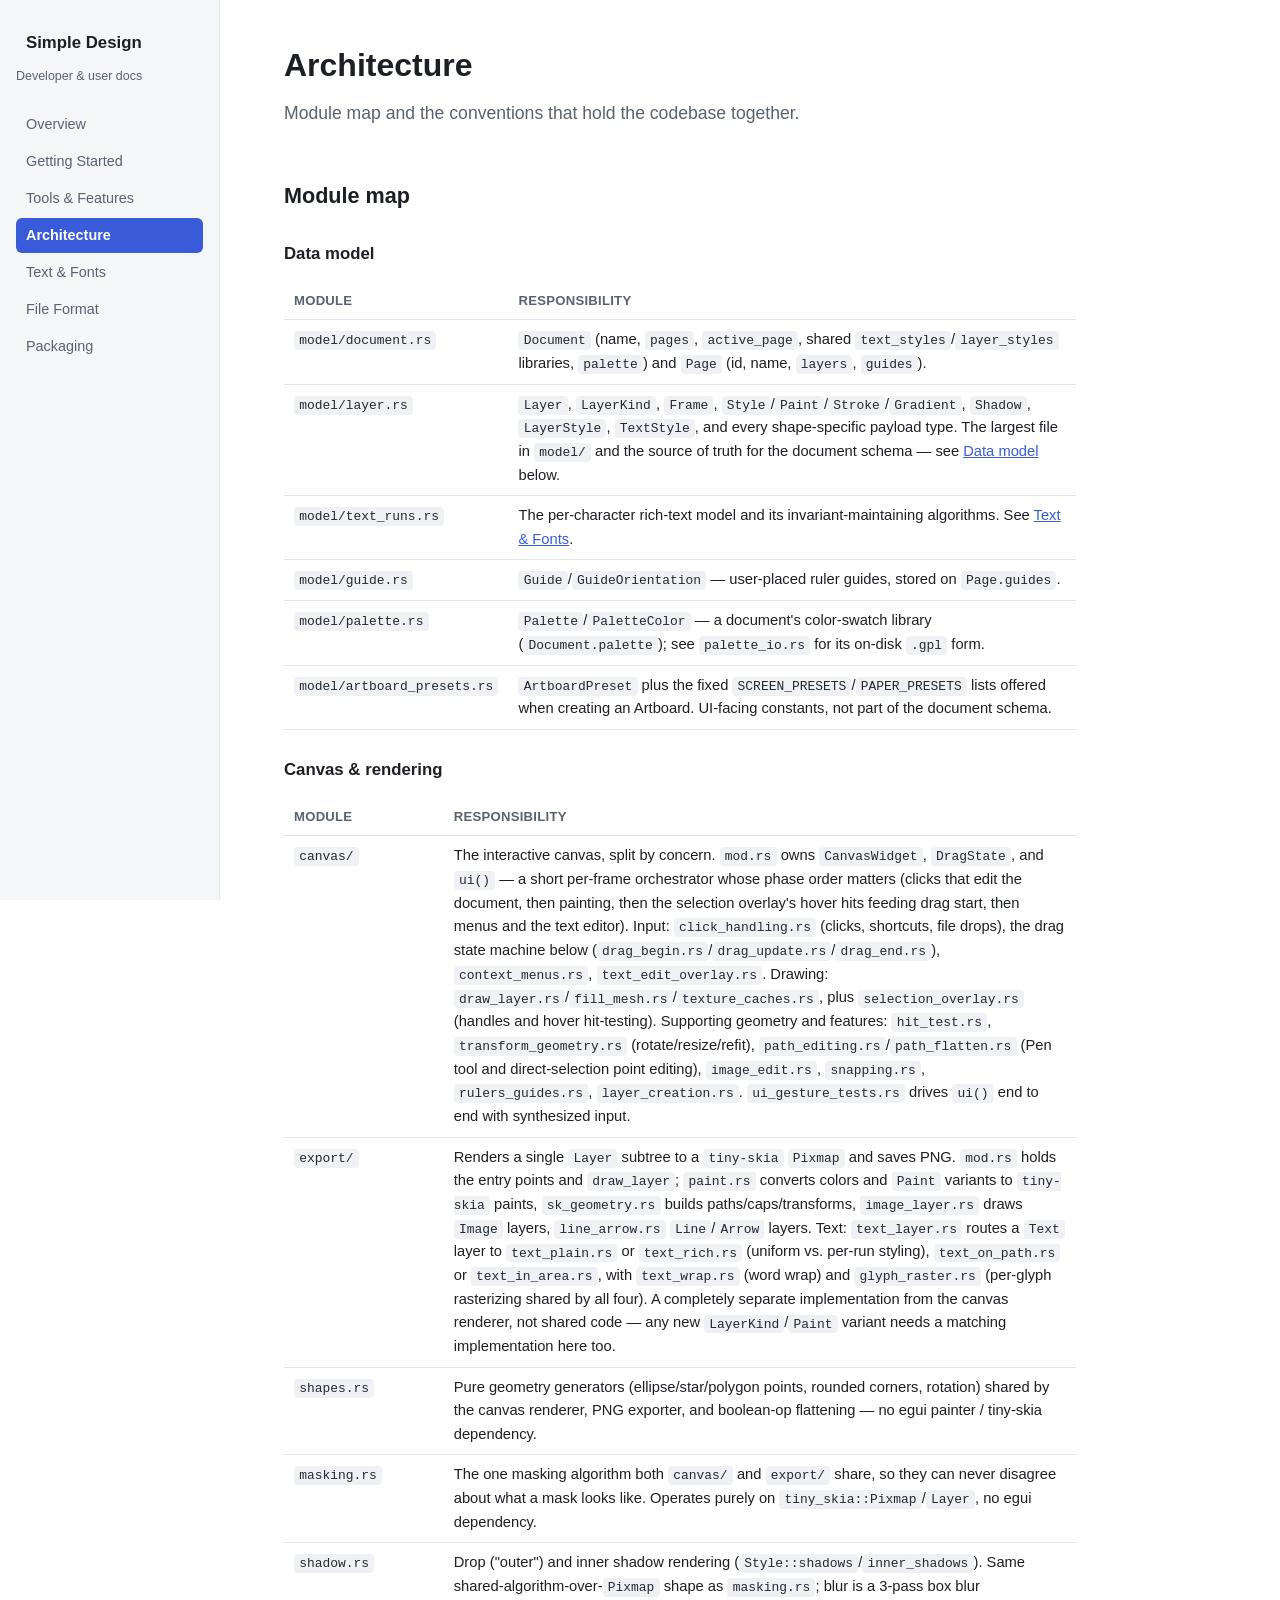
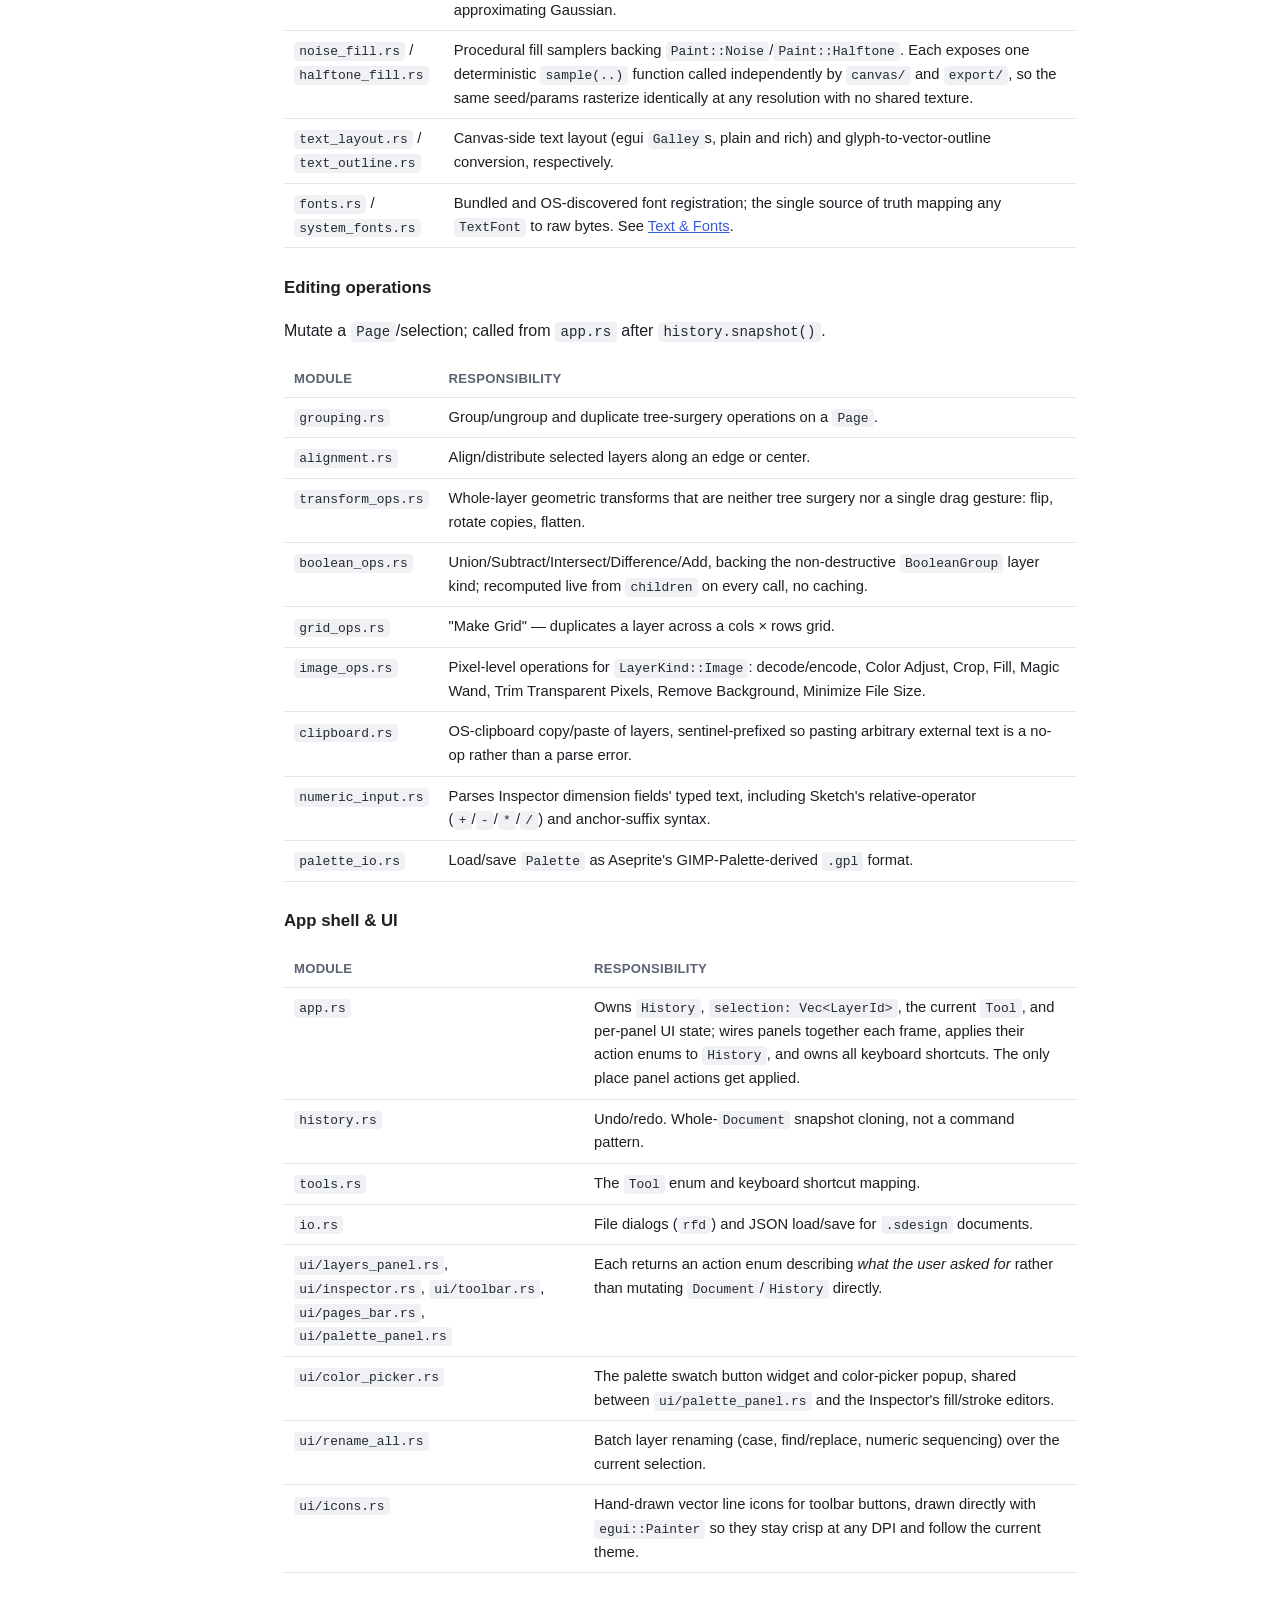
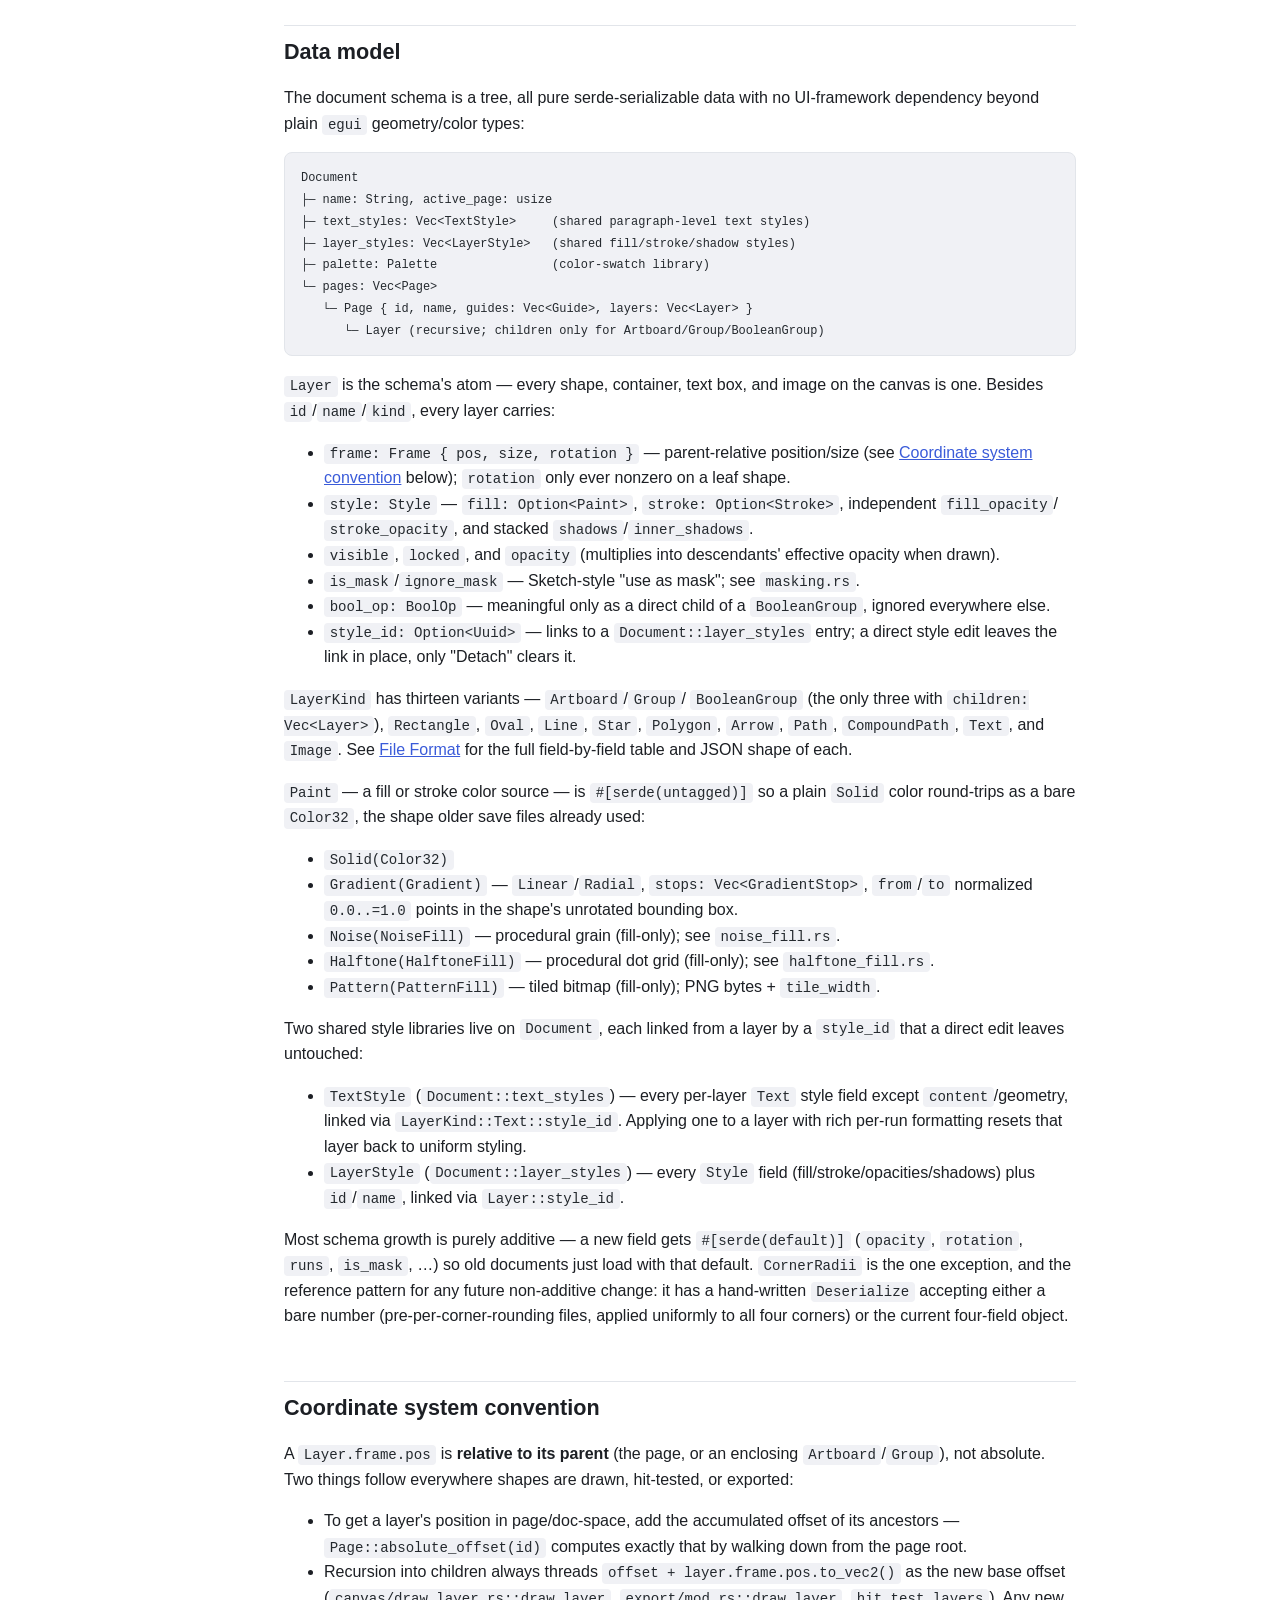
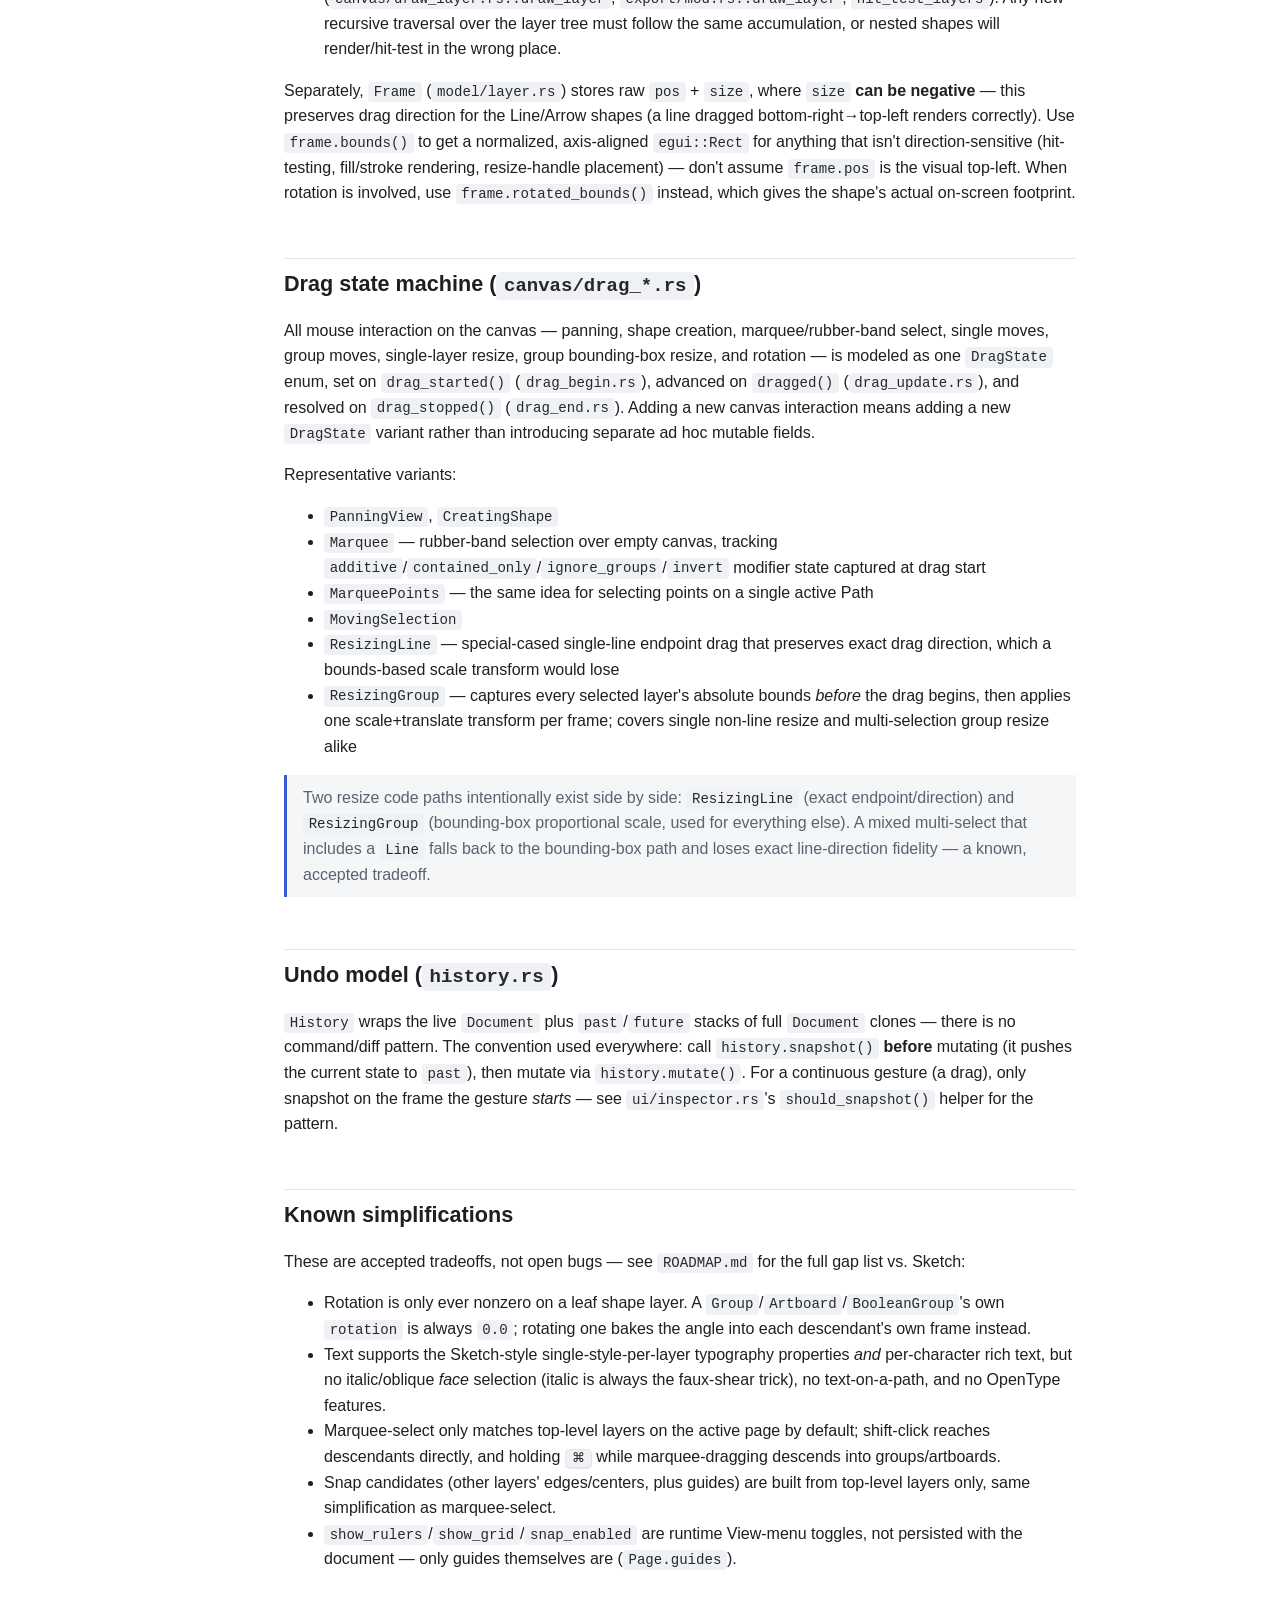
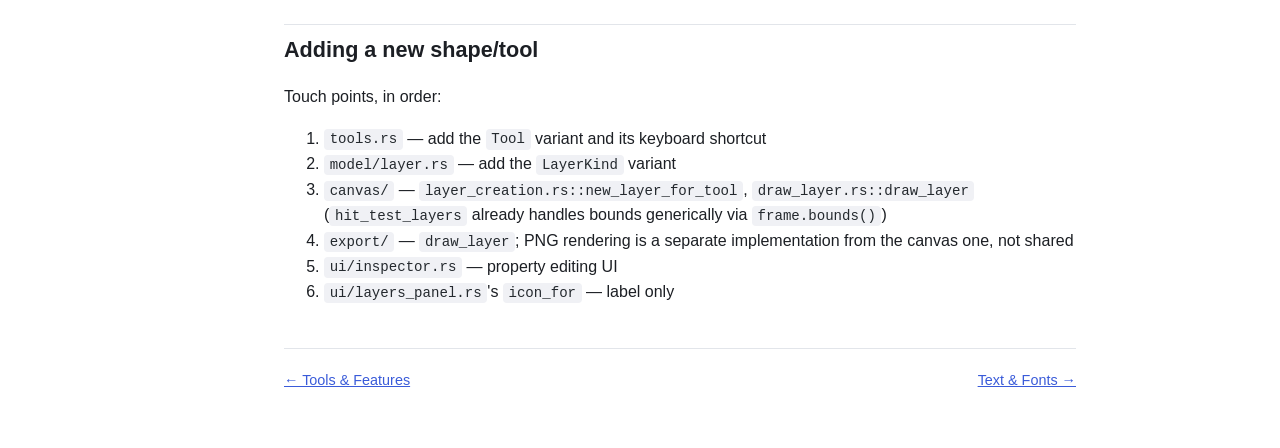
==== commit d8a93a88: "reorganinzing code" ====
--- a/docs/architecture.html
+++ b/docs/architecture.html
@@ -42,7 +42,7 @@
 <table>
   <tr><th>Module</th><th>Responsibility</th></tr>
   <tr><td><code>canvas/</code></td><td>The interactive canvas, split by concern. <code>mod.rs</code> owns <code>CanvasWidget</code>, <code>DragState</code>, and <code>ui()</code> — a short per-frame orchestrator whose phase order matters (clicks that edit the document, then painting, then the selection overlay's hover hits feeding drag start, then menus and the text editor). Input: <code>click_handling.rs</code> (clicks, shortcuts, file drops), the drag state machine below (<code>drag_begin.rs</code>/<code>drag_update.rs</code>/<code>drag_end.rs</code>), <code>context_menus.rs</code>, <code>text_edit_overlay.rs</code>. Drawing: <code>draw_layer.rs</code>/<code>fill_mesh.rs</code>/<code>texture_caches.rs</code>, plus <code>selection_overlay.rs</code> (handles and hover hit-testing). Supporting geometry and features: <code>hit_test.rs</code>, <code>transform_geometry.rs</code> (rotate/resize/refit), <code>path_editing.rs</code>/<code>path_flatten.rs</code> (Pen tool and direct-selection point editing), <code>image_edit.rs</code>, <code>snapping.rs</code>, <code>rulers_guides.rs</code>, <code>layer_creation.rs</code>. <code>ui_gesture_tests.rs</code> drives <code>ui()</code> end to end with synthesized input.</td></tr>
-  <tr><td><code>export/</code></td><td>Renders a single <code>Layer</code> subtree to a <code>tiny-skia</code> <code>Pixmap</code> and saves PNG. <code>mod.rs</code> holds the entry points and <code>draw_layer</code>; <code>paint.rs</code> converts colors and <code>Paint</code> variants to <code>tiny-skia</code> paints, <code>sk_geometry.rs</code> builds paths/caps/transforms, <code>image_layer.rs</code> draws <code>Image</code> layers. Text: <code>text_plain.rs</code> and <code>text_rich.rs</code> (uniform vs. per-run styling), <code>text_on_path.rs</code>, <code>text_in_area.rs</code>, <code>text_wrap.rs</code> (word wrap), and <code>glyph_raster.rs</code> (per-glyph rasterizing shared by all four). A completely separate implementation from the canvas renderer, not shared code — any new <code>LayerKind</code>/<code>Paint</code> variant needs a matching implementation here too.</td></tr>
+  <tr><td><code>export/</code></td><td>Renders a single <code>Layer</code> subtree to a <code>tiny-skia</code> <code>Pixmap</code> and saves PNG. <code>mod.rs</code> holds the entry points and <code>draw_layer</code>; <code>paint.rs</code> converts colors and <code>Paint</code> variants to <code>tiny-skia</code> paints, <code>sk_geometry.rs</code> builds paths/caps/transforms, <code>image_layer.rs</code> draws <code>Image</code> layers, <code>line_arrow.rs</code> <code>Line</code>/<code>Arrow</code> layers. Text: <code>text_layer.rs</code> routes a <code>Text</code> layer to <code>text_plain.rs</code> or <code>text_rich.rs</code> (uniform vs. per-run styling), <code>text_on_path.rs</code> or <code>text_in_area.rs</code>, with <code>text_wrap.rs</code> (word wrap) and <code>glyph_raster.rs</code> (per-glyph rasterizing shared by all four). A completely separate implementation from the canvas renderer, not shared code — any new <code>LayerKind</code>/<code>Paint</code> variant needs a matching implementation here too.</td></tr>
   <tr><td><code>shapes.rs</code></td><td>Pure geometry generators (ellipse/star/polygon points, rounded corners, rotation) shared by the canvas renderer, PNG exporter, and boolean-op flattening — no egui painter / tiny-skia dependency.</td></tr>
   <tr><td><code>masking.rs</code></td><td>The one masking algorithm both <code>canvas/</code> and <code>export/</code> share, so they can never disagree about what a mask looks like. Operates purely on <code>tiny_skia::Pixmap</code>/<code>Layer</code>, no egui dependency.</td></tr>
   <tr><td><code>shadow.rs</code></td><td>Drop ("outer") and inner shadow rendering (<code>Style::shadows</code>/<code>inner_shadows</code>). Same shared-algorithm-over-<code>Pixmap</code> shape as <code>masking.rs</code>; blur is a 3-pass box blur approximating Gaussian.</td></tr>
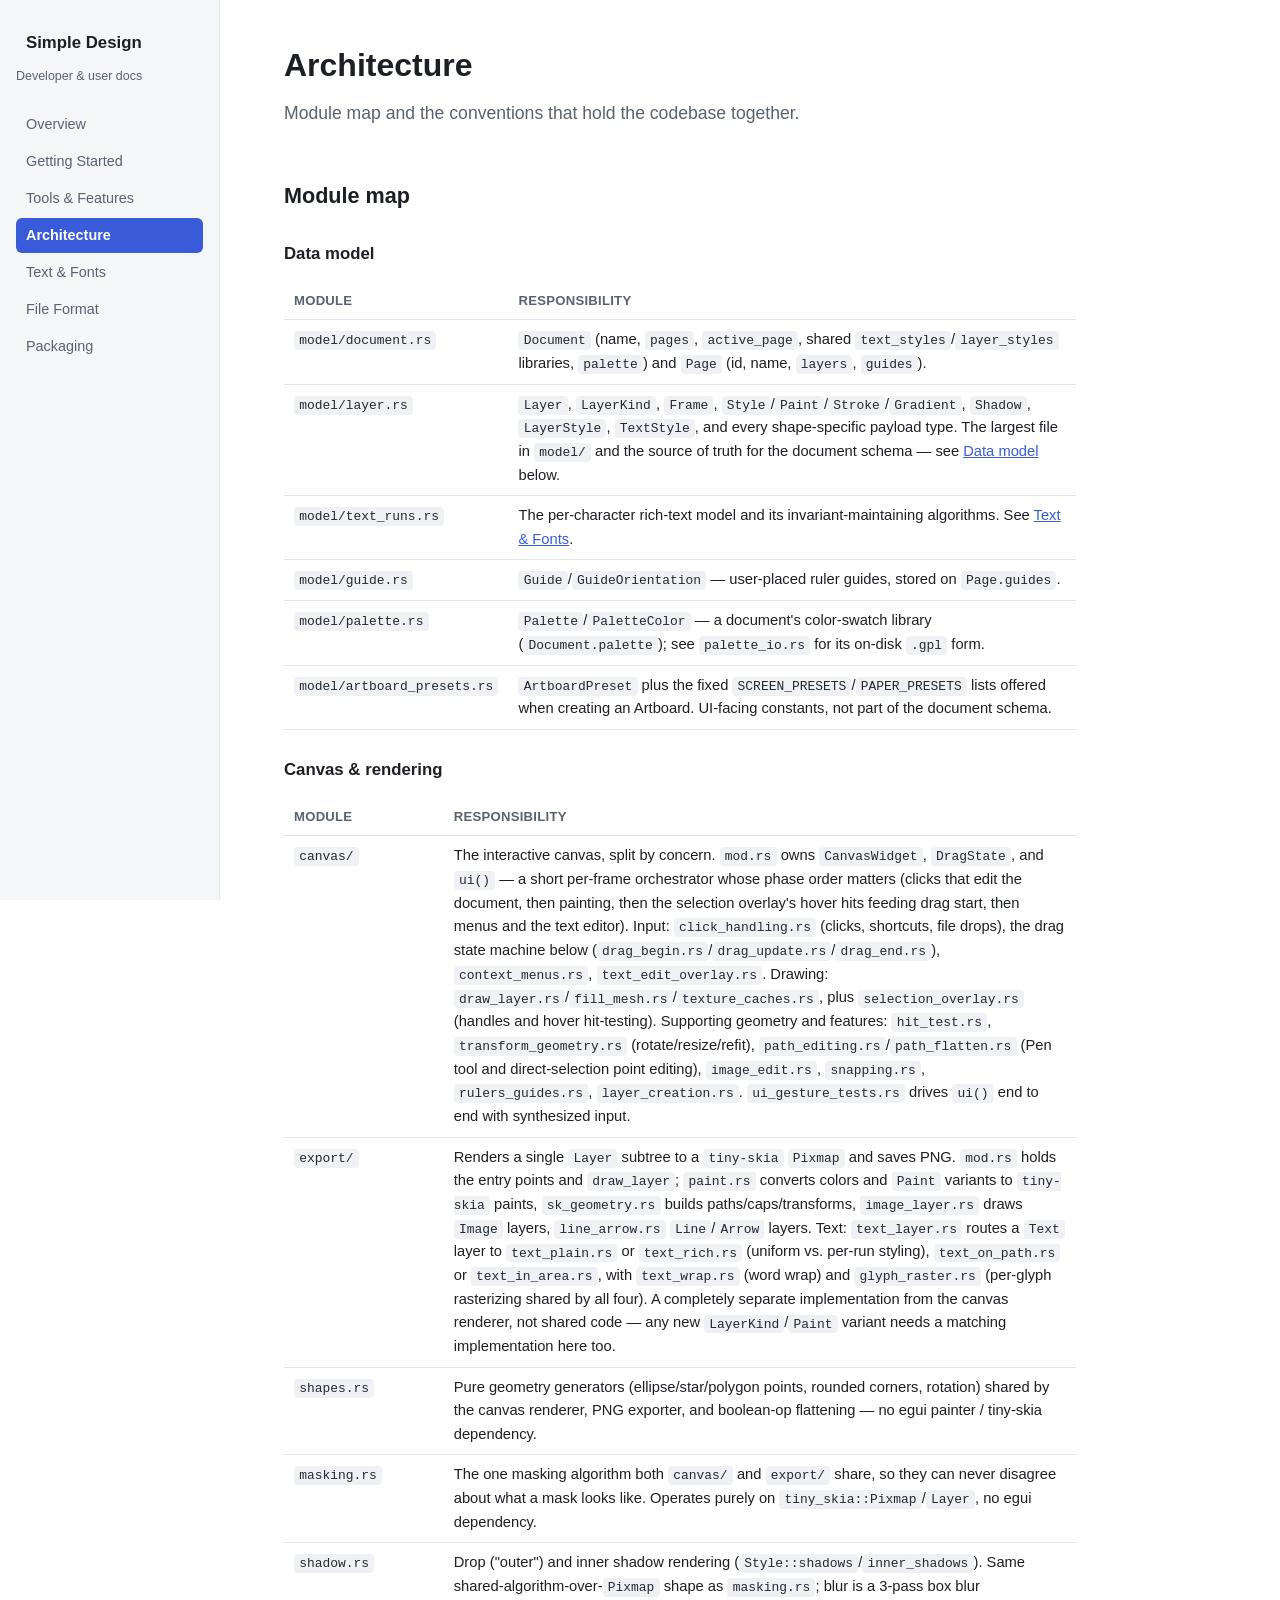
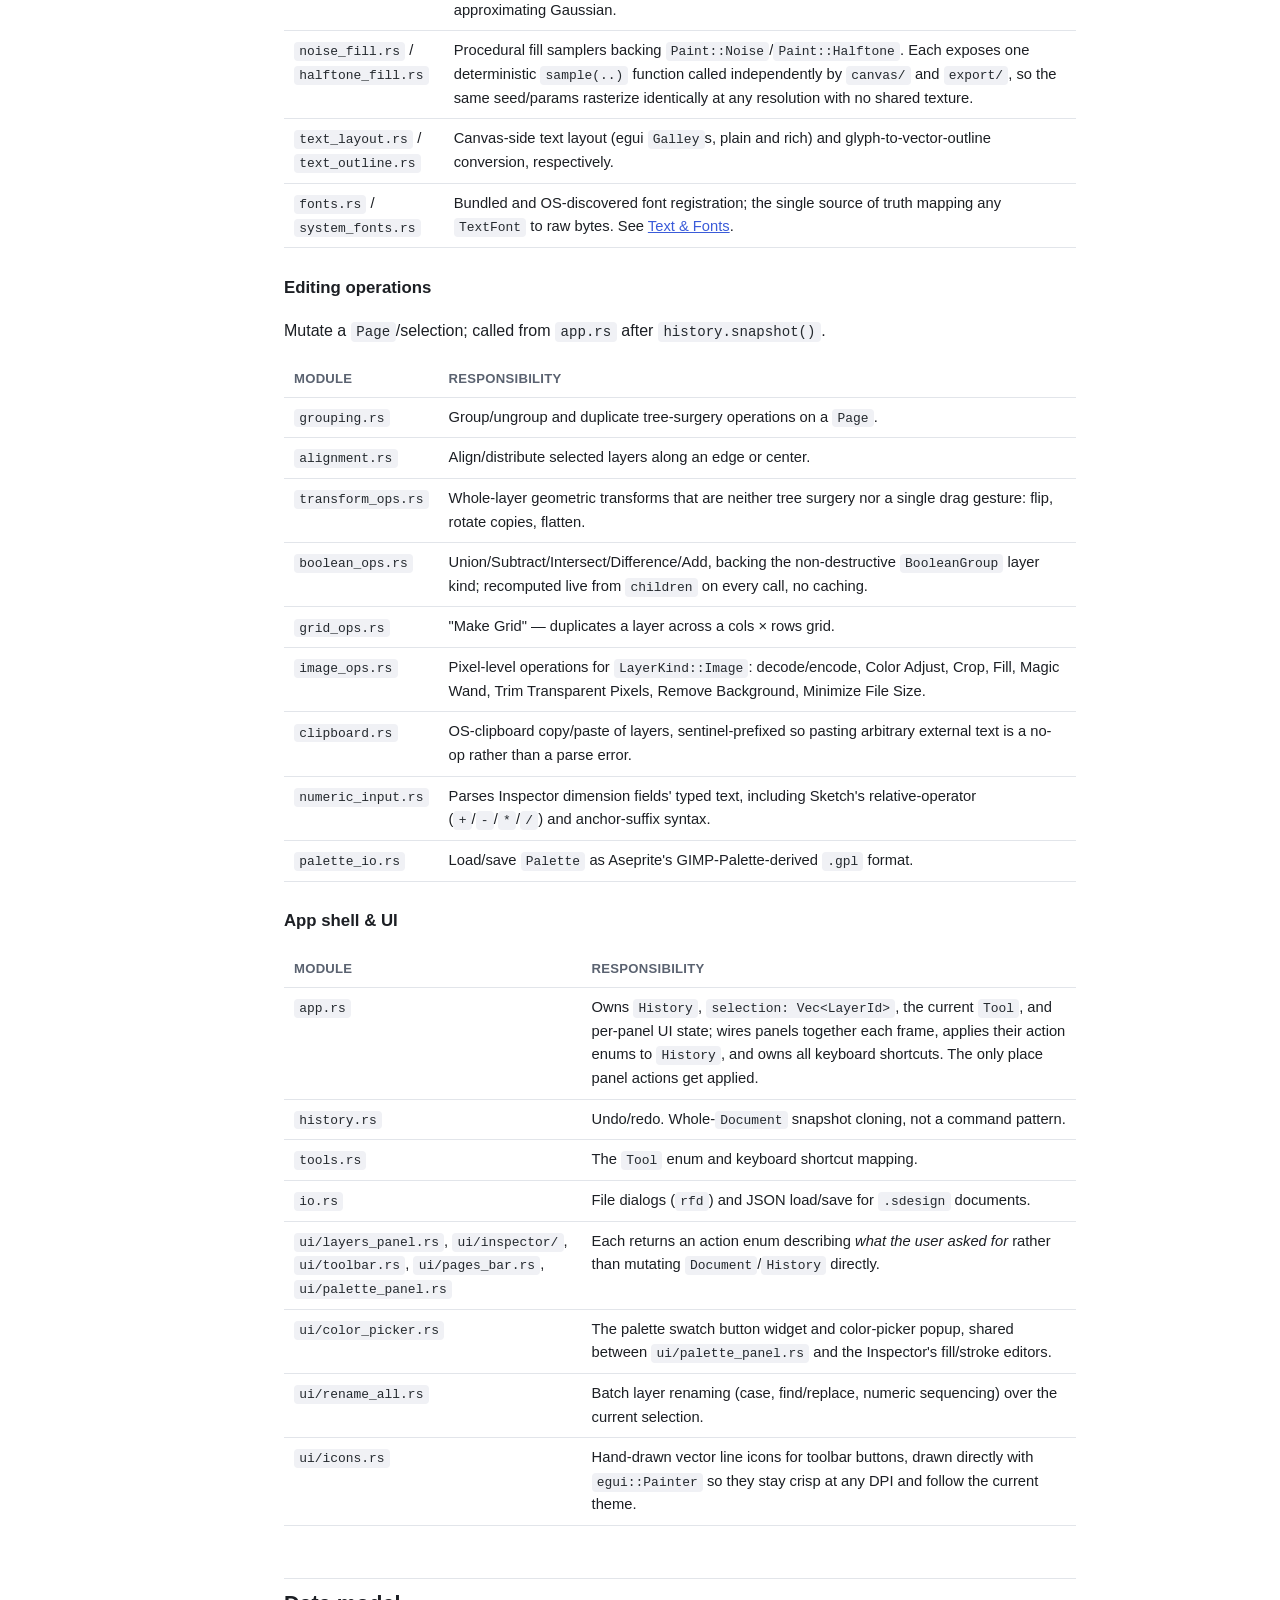
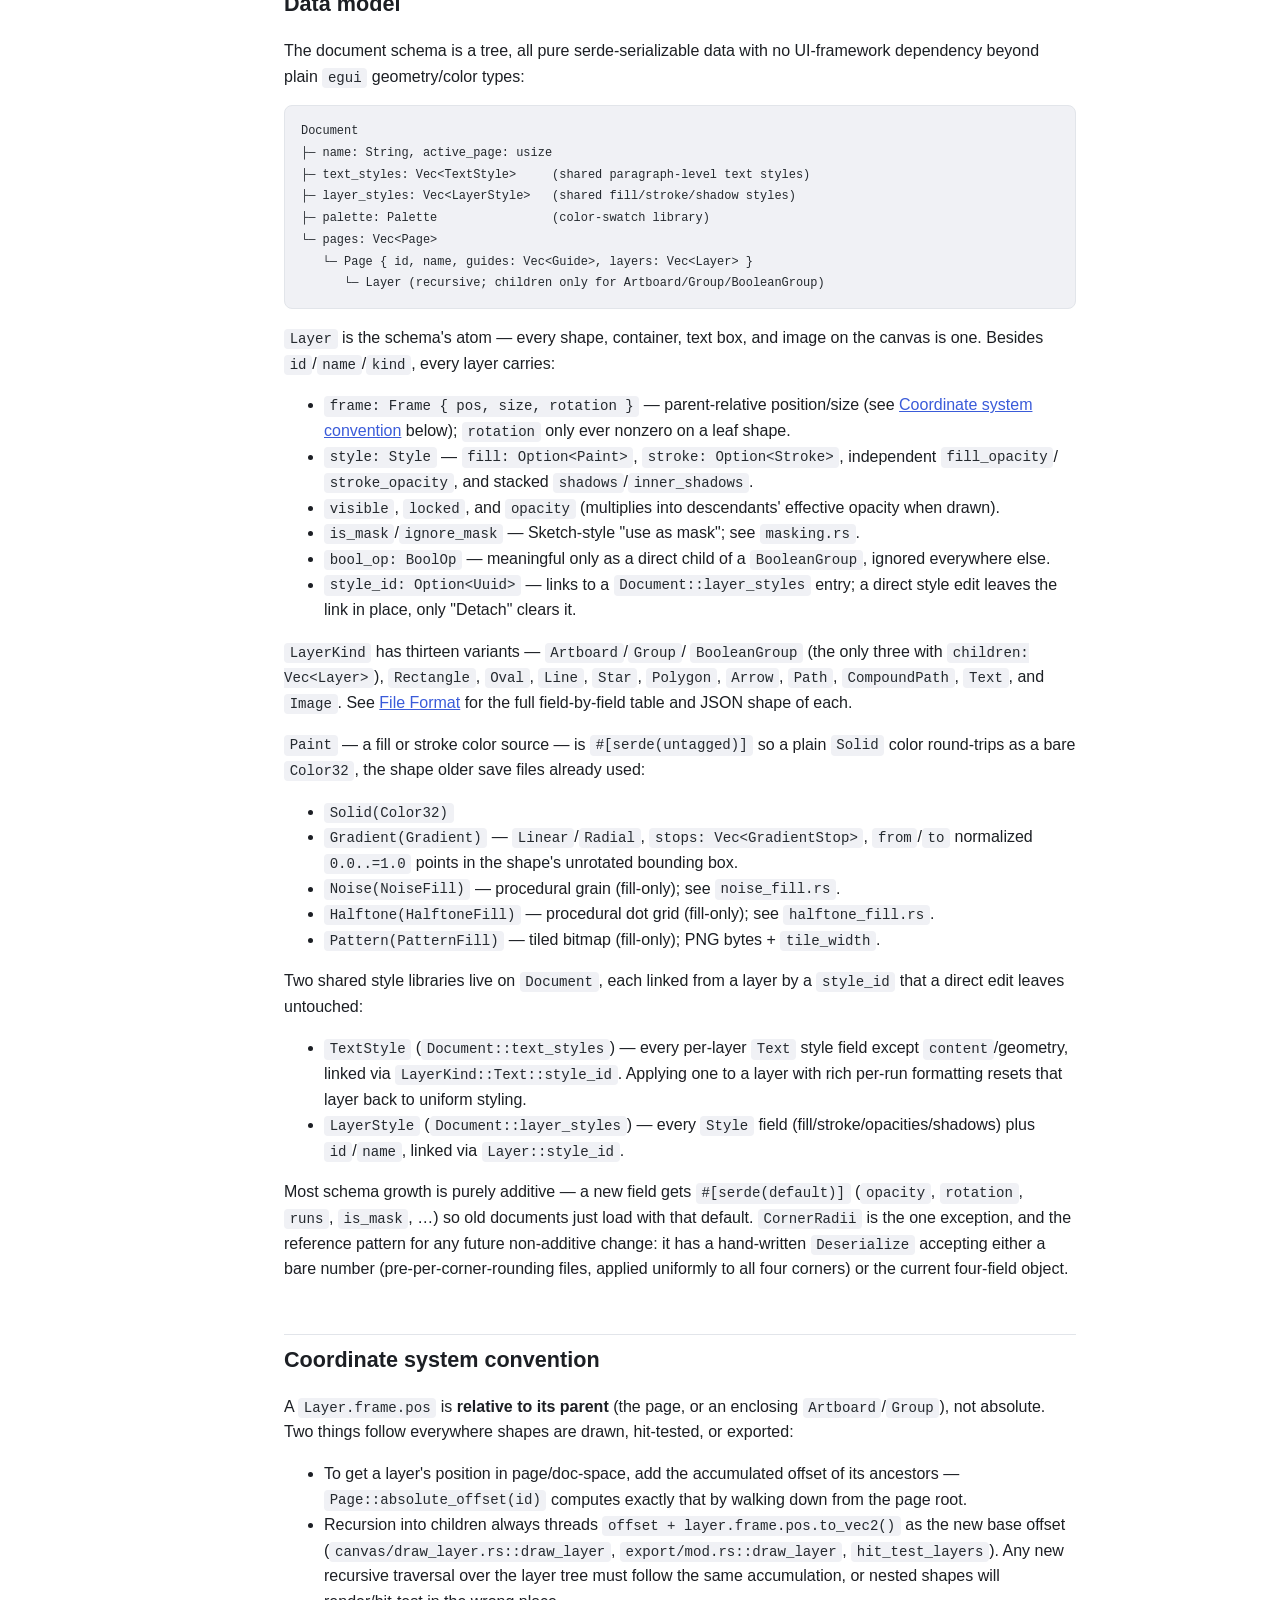
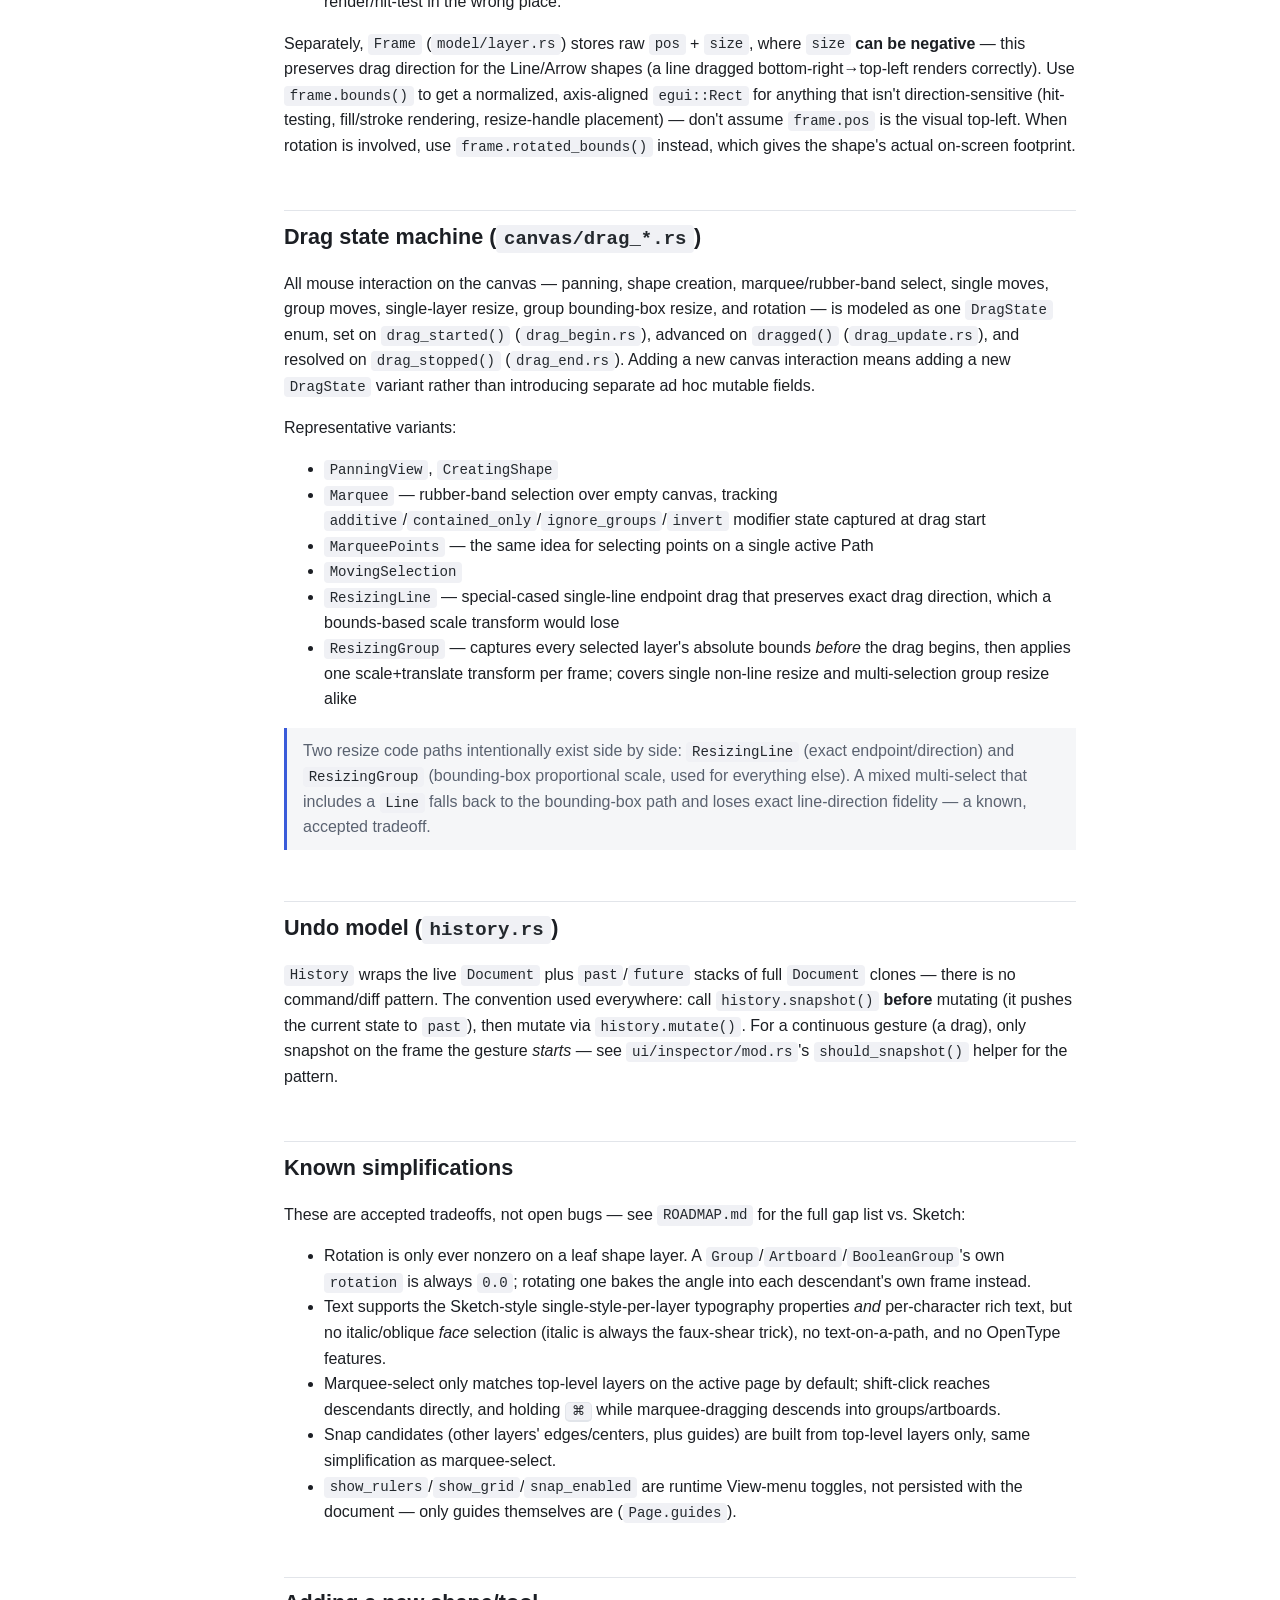
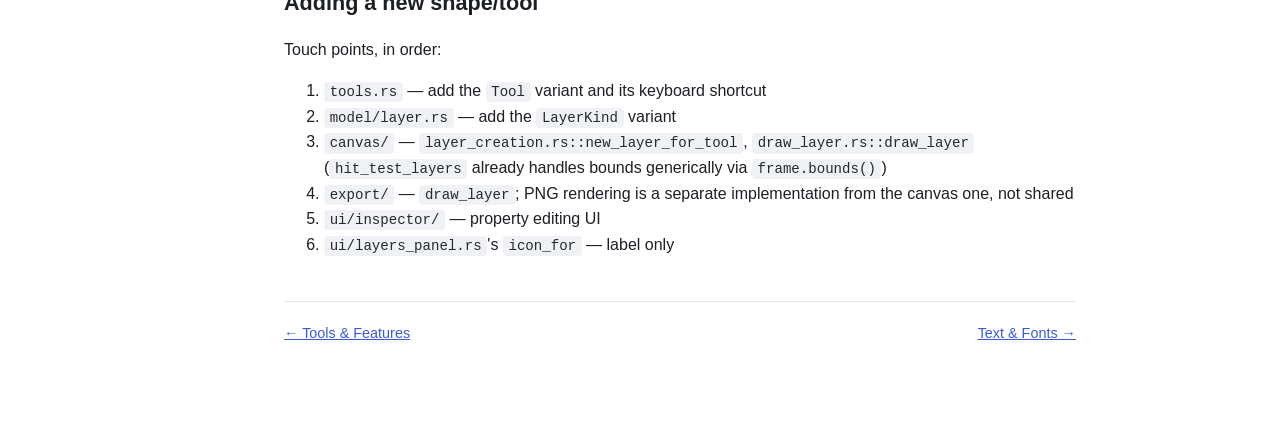
==== commit 38332233: "refactoring code" ====
--- a/docs/architecture.html
+++ b/docs/architecture.html
@@ -73,7 +73,7 @@
   <tr><td><code>history.rs</code></td><td>Undo/redo. Whole-<code>Document</code> snapshot cloning, not a command pattern.</td></tr>
   <tr><td><code>tools.rs</code></td><td>The <code>Tool</code> enum and keyboard shortcut mapping.</td></tr>
   <tr><td><code>io.rs</code></td><td>File dialogs (<code>rfd</code>) and JSON load/save for <code>.sdesign</code> documents.</td></tr>
-  <tr><td><code>ui/layers_panel.rs</code>, <code>ui/inspector.rs</code>, <code>ui/toolbar.rs</code>, <code>ui/pages_bar.rs</code>, <code>ui/palette_panel.rs</code></td><td>Each returns an action enum describing <em>what the user asked for</em> rather than mutating <code>Document</code>/<code>History</code> directly.</td></tr>
+  <tr><td><code>ui/layers_panel.rs</code>, <code>ui/inspector/</code>, <code>ui/toolbar.rs</code>, <code>ui/pages_bar.rs</code>, <code>ui/palette_panel.rs</code></td><td>Each returns an action enum describing <em>what the user asked for</em> rather than mutating <code>Document</code>/<code>History</code> directly.</td></tr>
   <tr><td><code>ui/color_picker.rs</code></td><td>The palette swatch button widget and color-picker popup, shared between <code>ui/palette_panel.rs</code> and the Inspector's fill/stroke editors.</td></tr>
   <tr><td><code>ui/rename_all.rs</code></td><td>Batch layer renaming (case, find/replace, numeric sequencing) over the current selection.</td></tr>
   <tr><td><code>ui/icons.rs</code></td><td>Hand-drawn vector line icons for toolbar buttons, drawn directly with <code>egui::Painter</code> so they stay crisp at any DPI and follow the current theme.</td></tr>
@@ -226,7 +226,7 @@
 used everywhere: call <code>history.snapshot()</code> <strong>before</strong> mutating (it
 pushes the current state to <code>past</code>), then mutate via <code>history.mutate()</code>.
 For a continuous gesture (a drag), only snapshot on the frame the gesture <em>starts</em> — see
-<code>ui/inspector.rs</code>'s <code>should_snapshot()</code> helper for the pattern.
+<code>ui/inspector/mod.rs</code>'s <code>should_snapshot()</code> helper for the pattern.
 </p>
 
 <h2>Known simplifications</h2>
@@ -246,7 +246,7 @@
   <li><code>model/layer.rs</code> — add the <code>LayerKind</code> variant</li>
   <li><code>canvas/</code> — <code>layer_creation.rs::new_layer_for_tool</code>, <code>draw_layer.rs::draw_layer</code> (<code>hit_test_layers</code> already handles bounds generically via <code>frame.bounds()</code>)</li>
   <li><code>export/</code> — <code>draw_layer</code>; PNG rendering is a separate implementation from the canvas one, not shared</li>
-  <li><code>ui/inspector.rs</code> — property editing UI</li>
+  <li><code>ui/inspector/</code> — property editing UI</li>
   <li><code>ui/layers_panel.rs</code>'s <code>icon_for</code> — label only</li>
 </ol>
 
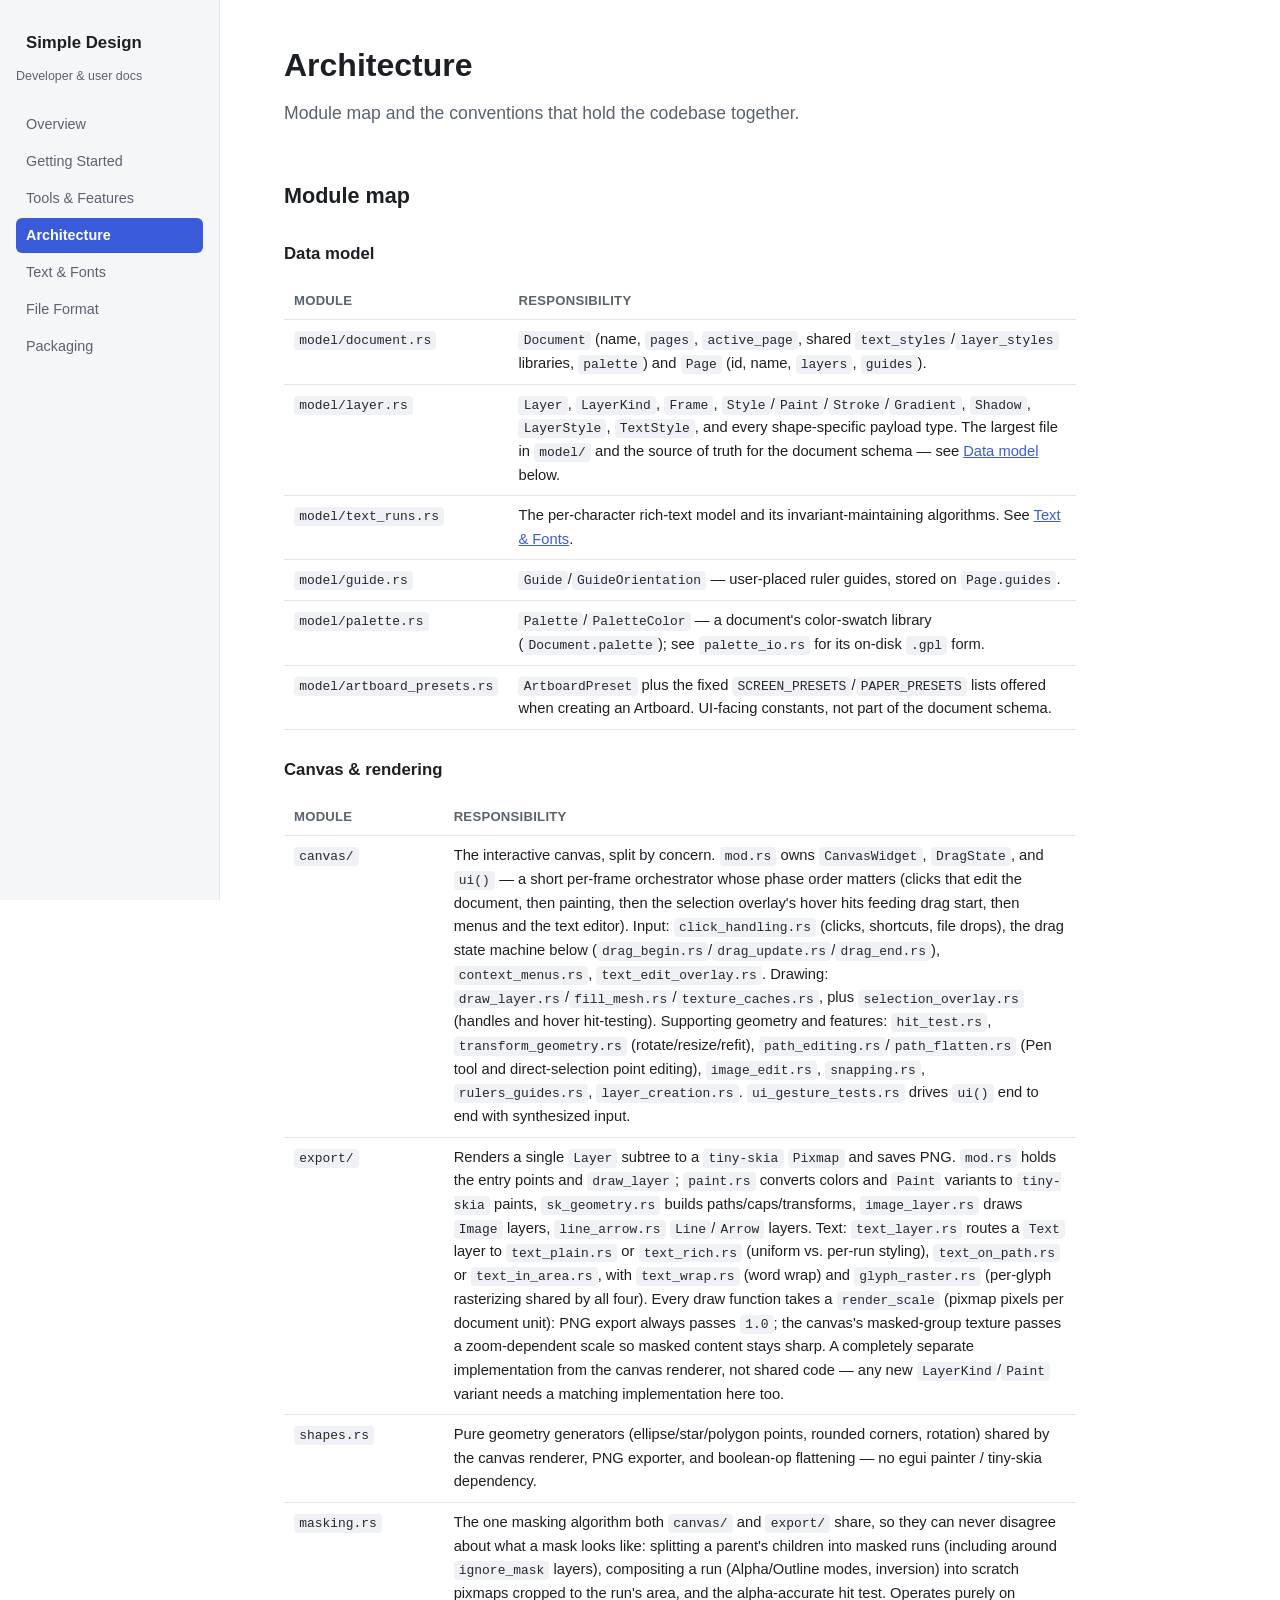
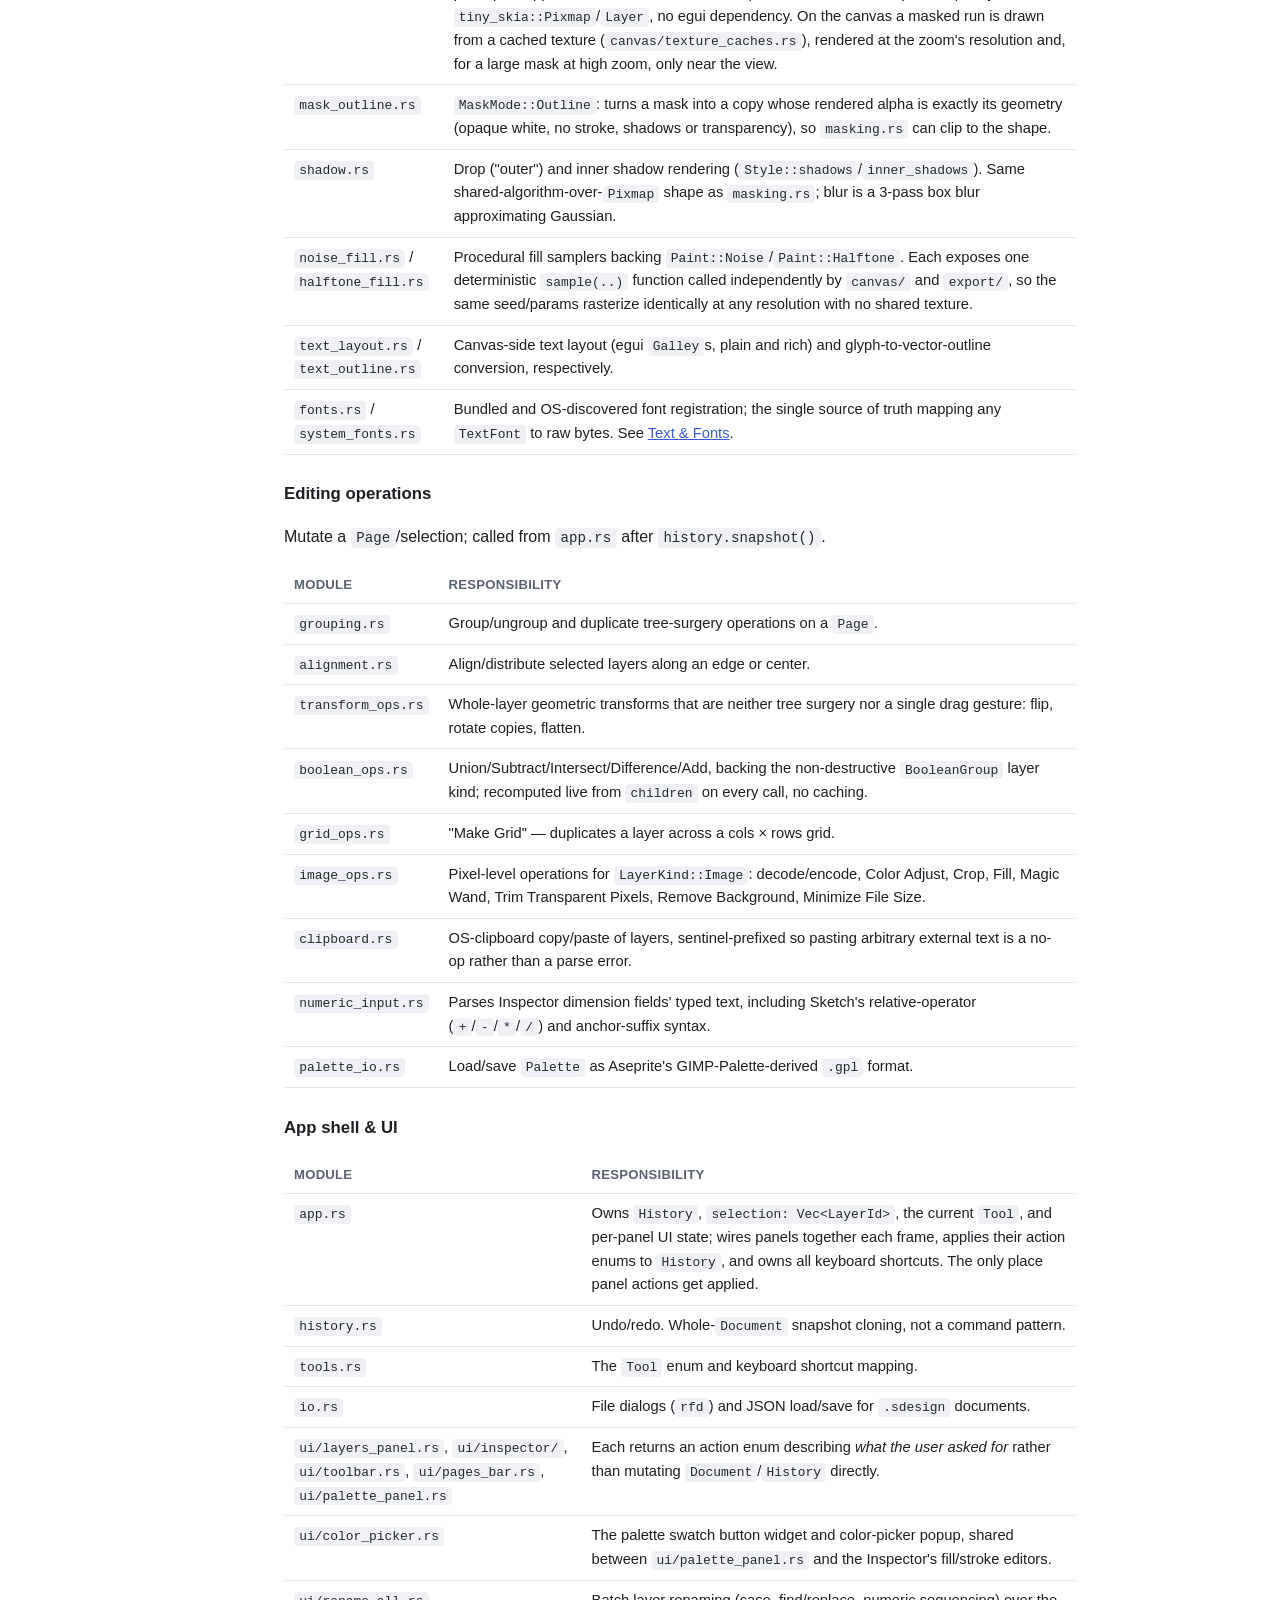
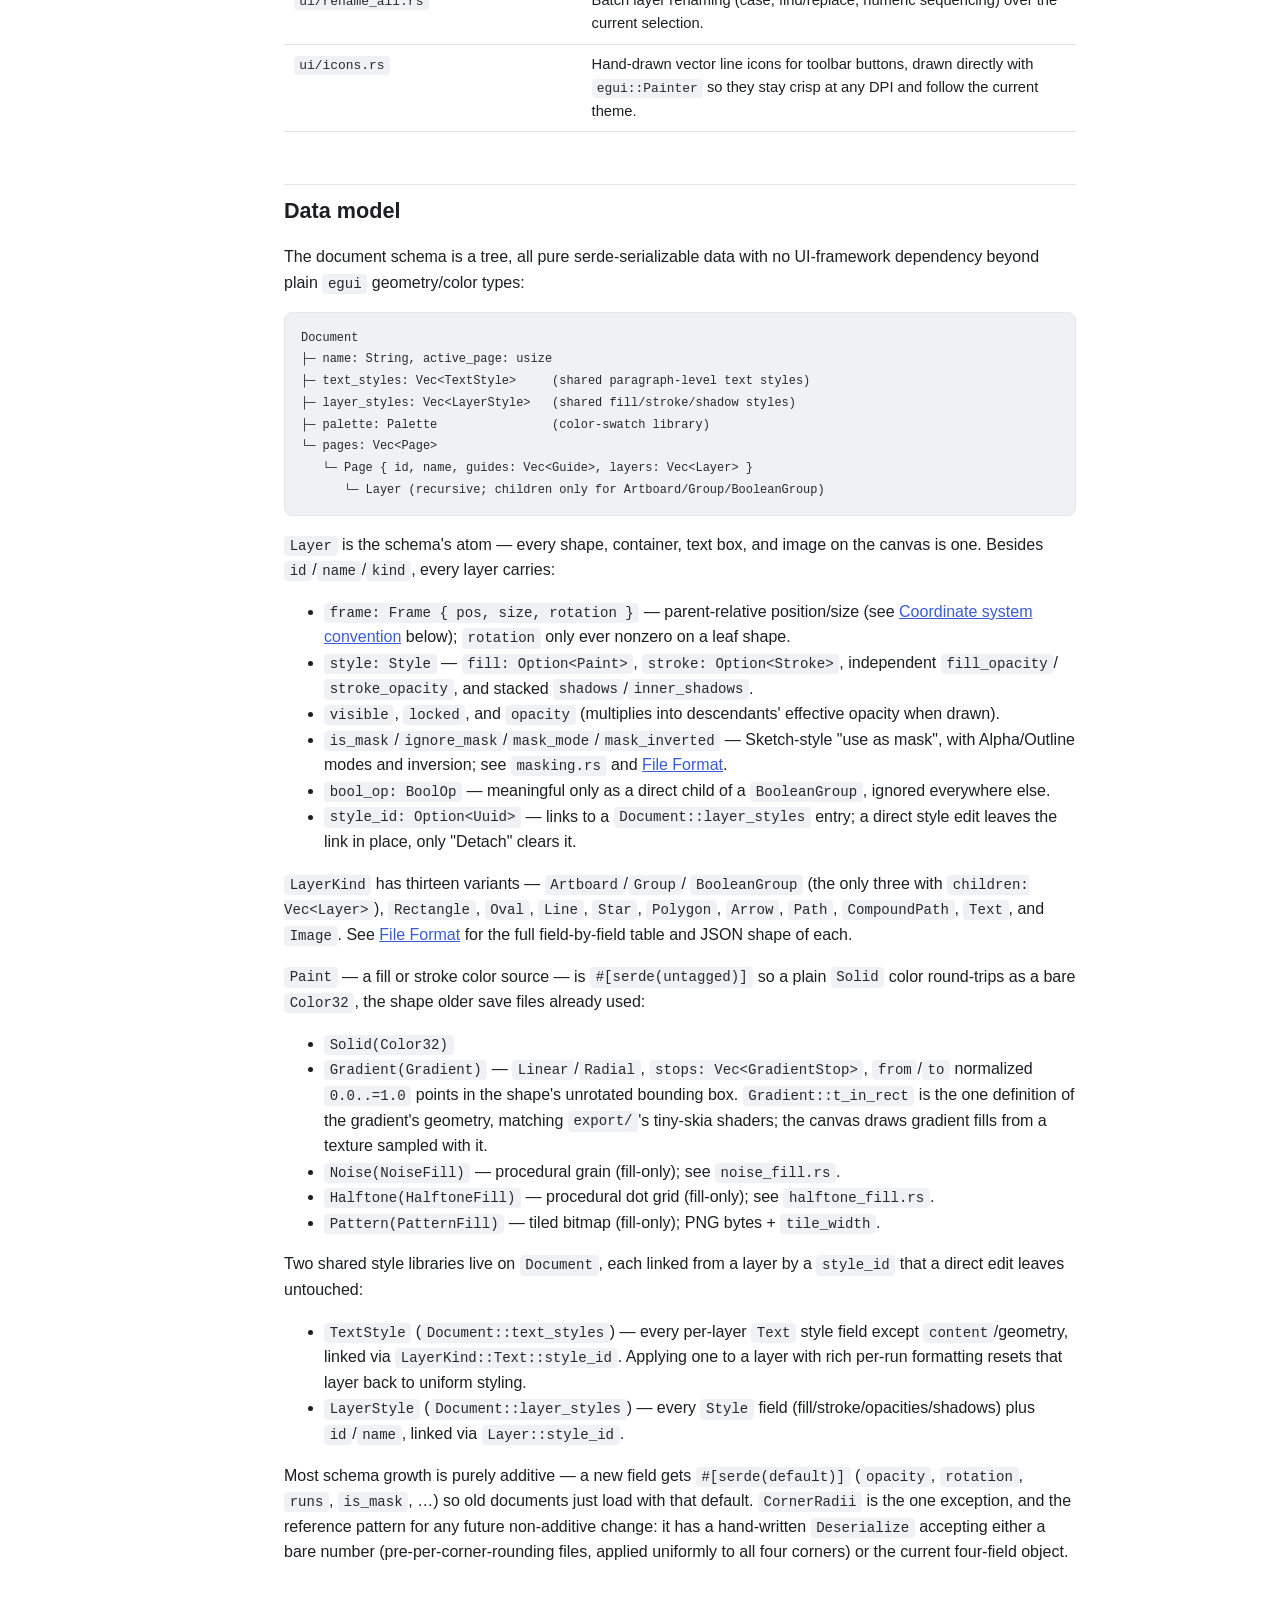
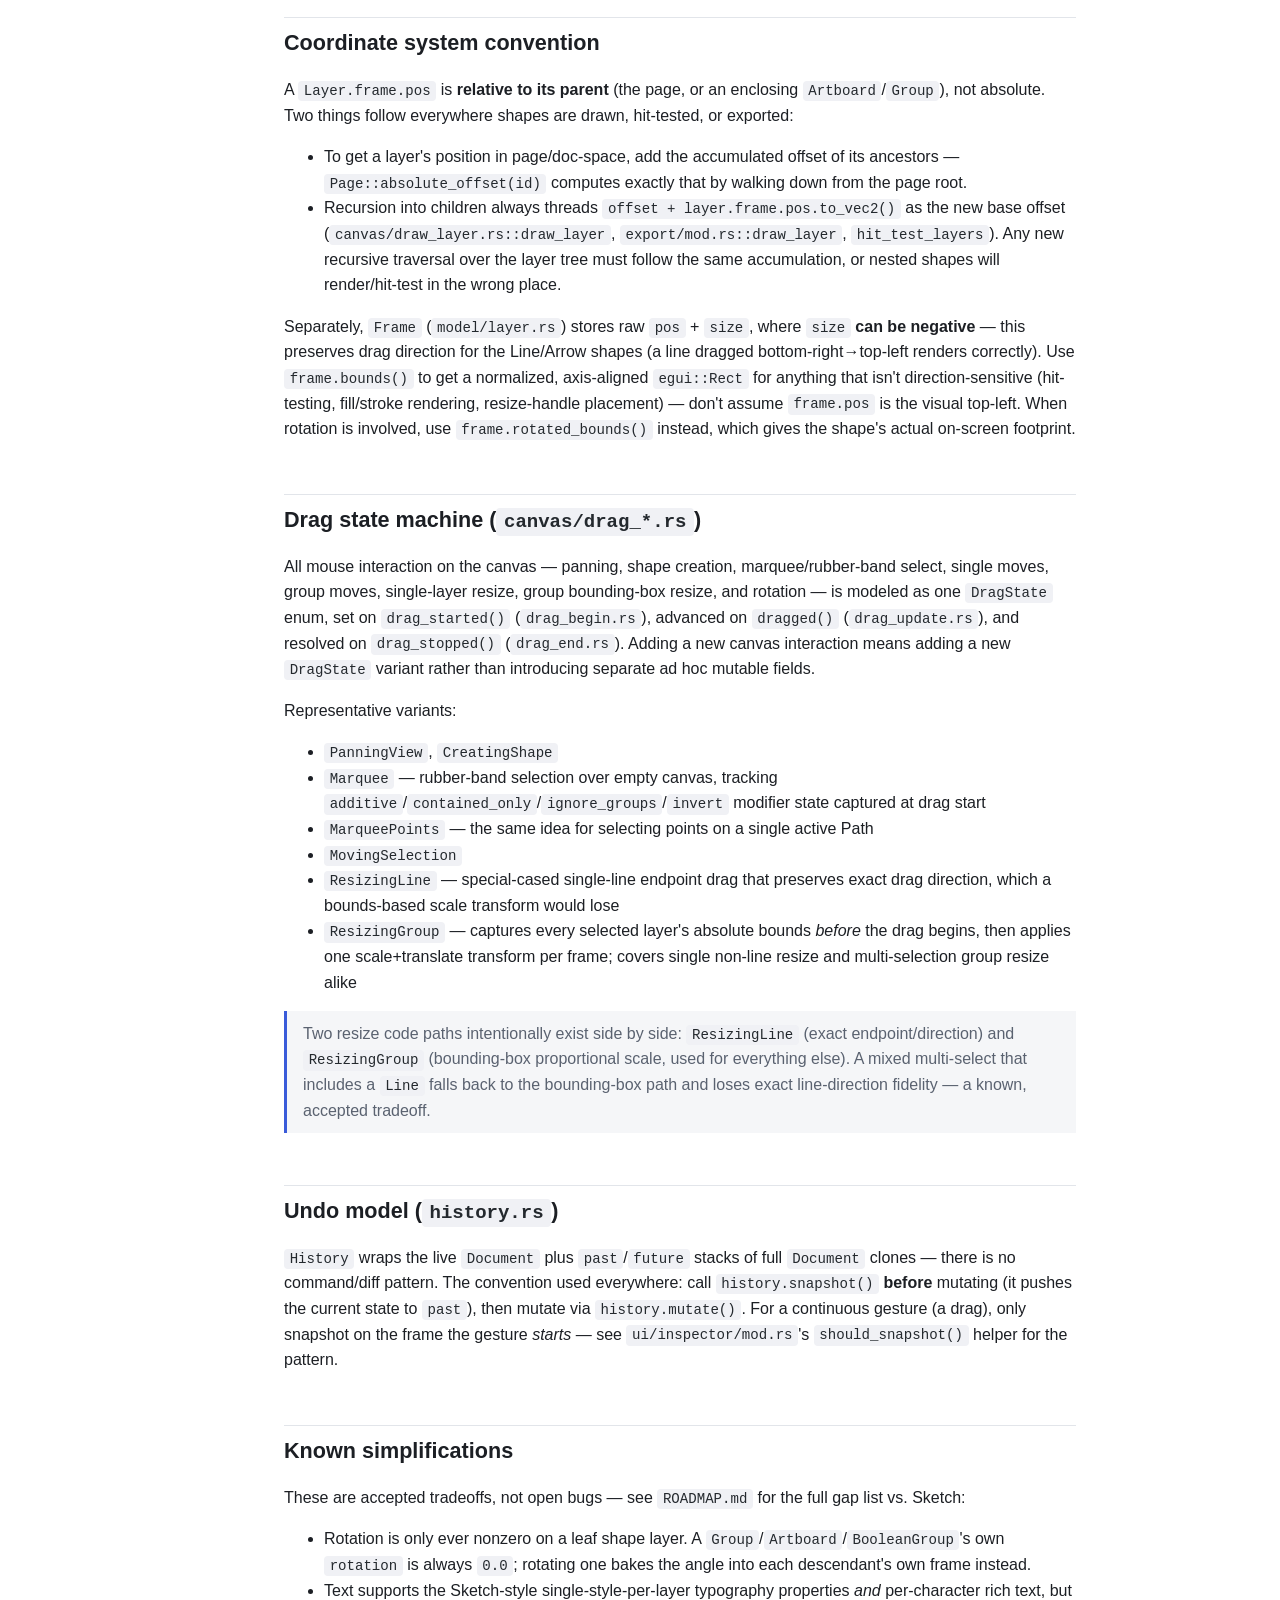
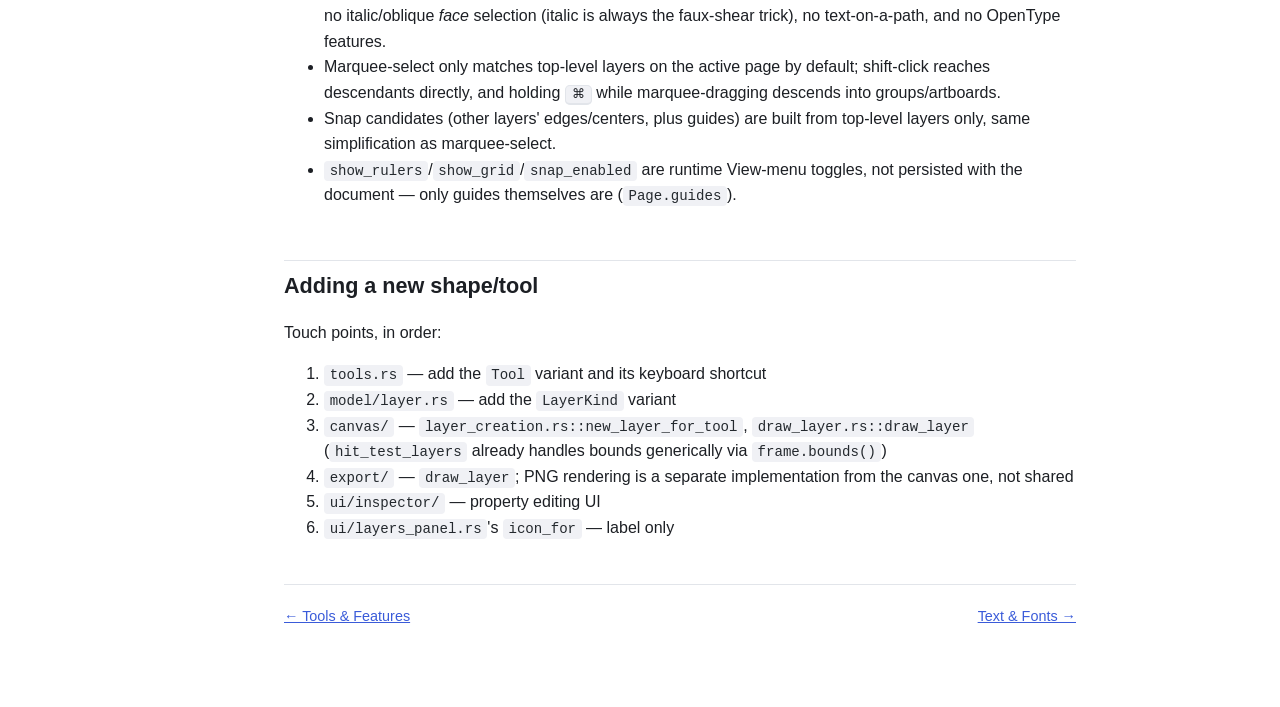
==== commit 7b19fe0c: "fixing export and updating docs" ====
--- a/docs/architecture.html
+++ b/docs/architecture.html
@@ -42,9 +42,10 @@
 <table>
   <tr><th>Module</th><th>Responsibility</th></tr>
   <tr><td><code>canvas/</code></td><td>The interactive canvas, split by concern. <code>mod.rs</code> owns <code>CanvasWidget</code>, <code>DragState</code>, and <code>ui()</code> — a short per-frame orchestrator whose phase order matters (clicks that edit the document, then painting, then the selection overlay's hover hits feeding drag start, then menus and the text editor). Input: <code>click_handling.rs</code> (clicks, shortcuts, file drops), the drag state machine below (<code>drag_begin.rs</code>/<code>drag_update.rs</code>/<code>drag_end.rs</code>), <code>context_menus.rs</code>, <code>text_edit_overlay.rs</code>. Drawing: <code>draw_layer.rs</code>/<code>fill_mesh.rs</code>/<code>texture_caches.rs</code>, plus <code>selection_overlay.rs</code> (handles and hover hit-testing). Supporting geometry and features: <code>hit_test.rs</code>, <code>transform_geometry.rs</code> (rotate/resize/refit), <code>path_editing.rs</code>/<code>path_flatten.rs</code> (Pen tool and direct-selection point editing), <code>image_edit.rs</code>, <code>snapping.rs</code>, <code>rulers_guides.rs</code>, <code>layer_creation.rs</code>. <code>ui_gesture_tests.rs</code> drives <code>ui()</code> end to end with synthesized input.</td></tr>
-  <tr><td><code>export/</code></td><td>Renders a single <code>Layer</code> subtree to a <code>tiny-skia</code> <code>Pixmap</code> and saves PNG. <code>mod.rs</code> holds the entry points and <code>draw_layer</code>; <code>paint.rs</code> converts colors and <code>Paint</code> variants to <code>tiny-skia</code> paints, <code>sk_geometry.rs</code> builds paths/caps/transforms, <code>image_layer.rs</code> draws <code>Image</code> layers, <code>line_arrow.rs</code> <code>Line</code>/<code>Arrow</code> layers. Text: <code>text_layer.rs</code> routes a <code>Text</code> layer to <code>text_plain.rs</code> or <code>text_rich.rs</code> (uniform vs. per-run styling), <code>text_on_path.rs</code> or <code>text_in_area.rs</code>, with <code>text_wrap.rs</code> (word wrap) and <code>glyph_raster.rs</code> (per-glyph rasterizing shared by all four). A completely separate implementation from the canvas renderer, not shared code — any new <code>LayerKind</code>/<code>Paint</code> variant needs a matching implementation here too.</td></tr>
+  <tr><td><code>export/</code></td><td>Renders a single <code>Layer</code> subtree to a <code>tiny-skia</code> <code>Pixmap</code> and saves PNG. <code>mod.rs</code> holds the entry points and <code>draw_layer</code>; <code>paint.rs</code> converts colors and <code>Paint</code> variants to <code>tiny-skia</code> paints, <code>sk_geometry.rs</code> builds paths/caps/transforms, <code>image_layer.rs</code> draws <code>Image</code> layers, <code>line_arrow.rs</code> <code>Line</code>/<code>Arrow</code> layers. Text: <code>text_layer.rs</code> routes a <code>Text</code> layer to <code>text_plain.rs</code> or <code>text_rich.rs</code> (uniform vs. per-run styling), <code>text_on_path.rs</code> or <code>text_in_area.rs</code>, with <code>text_wrap.rs</code> (word wrap) and <code>glyph_raster.rs</code> (per-glyph rasterizing shared by all four). Every draw function takes a <code>render_scale</code> (pixmap pixels per document unit): PNG export always passes <code>1.0</code>; the canvas's masked-group texture passes a zoom-dependent scale so masked content stays sharp. A completely separate implementation from the canvas renderer, not shared code — any new <code>LayerKind</code>/<code>Paint</code> variant needs a matching implementation here too.</td></tr>
   <tr><td><code>shapes.rs</code></td><td>Pure geometry generators (ellipse/star/polygon points, rounded corners, rotation) shared by the canvas renderer, PNG exporter, and boolean-op flattening — no egui painter / tiny-skia dependency.</td></tr>
-  <tr><td><code>masking.rs</code></td><td>The one masking algorithm both <code>canvas/</code> and <code>export/</code> share, so they can never disagree about what a mask looks like. Operates purely on <code>tiny_skia::Pixmap</code>/<code>Layer</code>, no egui dependency.</td></tr>
+  <tr><td><code>masking.rs</code></td><td>The one masking algorithm both <code>canvas/</code> and <code>export/</code> share, so they can never disagree about what a mask looks like: splitting a parent's children into masked runs (including around <code>ignore_mask</code> layers), compositing a run (Alpha/Outline modes, inversion) into scratch pixmaps cropped to the run's area, and the alpha-accurate hit test. Operates purely on <code>tiny_skia::Pixmap</code>/<code>Layer</code>, no egui dependency. On the canvas a masked run is drawn from a cached texture (<code>canvas/texture_caches.rs</code>), rendered at the zoom's resolution and, for a large mask at high zoom, only near the view.</td></tr>
+  <tr><td><code>mask_outline.rs</code></td><td><code>MaskMode::Outline</code>: turns a mask into a copy whose rendered alpha is exactly its geometry (opaque white, no stroke, shadows or transparency), so <code>masking.rs</code> can clip to the shape.</td></tr>
   <tr><td><code>shadow.rs</code></td><td>Drop ("outer") and inner shadow rendering (<code>Style::shadows</code>/<code>inner_shadows</code>). Same shared-algorithm-over-<code>Pixmap</code> shape as <code>masking.rs</code>; blur is a 3-pass box blur approximating Gaussian.</td></tr>
   <tr><td><code>noise_fill.rs</code> / <code>halftone_fill.rs</code></td><td>Procedural fill samplers backing <code>Paint::Noise</code>/<code>Paint::Halftone</code>. Each exposes one deterministic <code>sample(..)</code> function called independently by <code>canvas/</code> and <code>export/</code>, so the same seed/params rasterize identically at any resolution with no shared texture.</td></tr>
   <tr><td><code>text_layout.rs</code> / <code>text_outline.rs</code></td><td>Canvas-side text layout (egui <code>Galley</code>s, plain and rich) and glyph-to-vector-outline conversion, respectively.</td></tr>
@@ -106,8 +107,9 @@
       <code>stroke_opacity</code>, and stacked <code>shadows</code>/<code>inner_shadows</code>.</li>
   <li><code>visible</code>, <code>locked</code>, and <code>opacity</code> (multiplies into
       descendants' effective opacity when drawn).</li>
-  <li><code>is_mask</code>/<code>ignore_mask</code> — Sketch-style "use as mask"; see
-      <code>masking.rs</code>.</li>
+  <li><code>is_mask</code>/<code>ignore_mask</code>/<code>mask_mode</code>/<code>mask_inverted</code>
+      — Sketch-style "use as mask", with Alpha/Outline modes and inversion; see
+      <code>masking.rs</code> and <a href="file-format.html">File Format</a>.</li>
   <li><code>bool_op: BoolOp</code> — meaningful only as a direct child of a
       <code>BooleanGroup</code>, ignored everywhere else.</li>
   <li><code>style_id: Option&lt;Uuid&gt;</code> — links to a <code>Document::layer_styles</code>
@@ -132,7 +134,10 @@
   <li><code>Solid(Color32)</code></li>
   <li><code>Gradient(Gradient)</code> — <code>Linear</code>/<code>Radial</code>,
       <code>stops: Vec&lt;GradientStop&gt;</code>, <code>from</code>/<code>to</code> normalized
-      <code>0.0..=1.0</code> points in the shape's unrotated bounding box.</li>
+      <code>0.0..=1.0</code> points in the shape's unrotated bounding box.
+      <code>Gradient::t_in_rect</code> is the one definition of the gradient's geometry,
+      matching <code>export/</code>'s tiny-skia shaders; the canvas draws gradient fills from
+      a texture sampled with it.</li>
   <li><code>Noise(NoiseFill)</code> — procedural grain (fill-only); see <code>noise_fill.rs</code>.</li>
   <li><code>Halftone(HalftoneFill)</code> — procedural dot grid (fill-only); see <code>halftone_fill.rs</code>.</li>
   <li><code>Pattern(PatternFill)</code> — tiled bitmap (fill-only); PNG bytes + <code>tile_width</code>.</li>
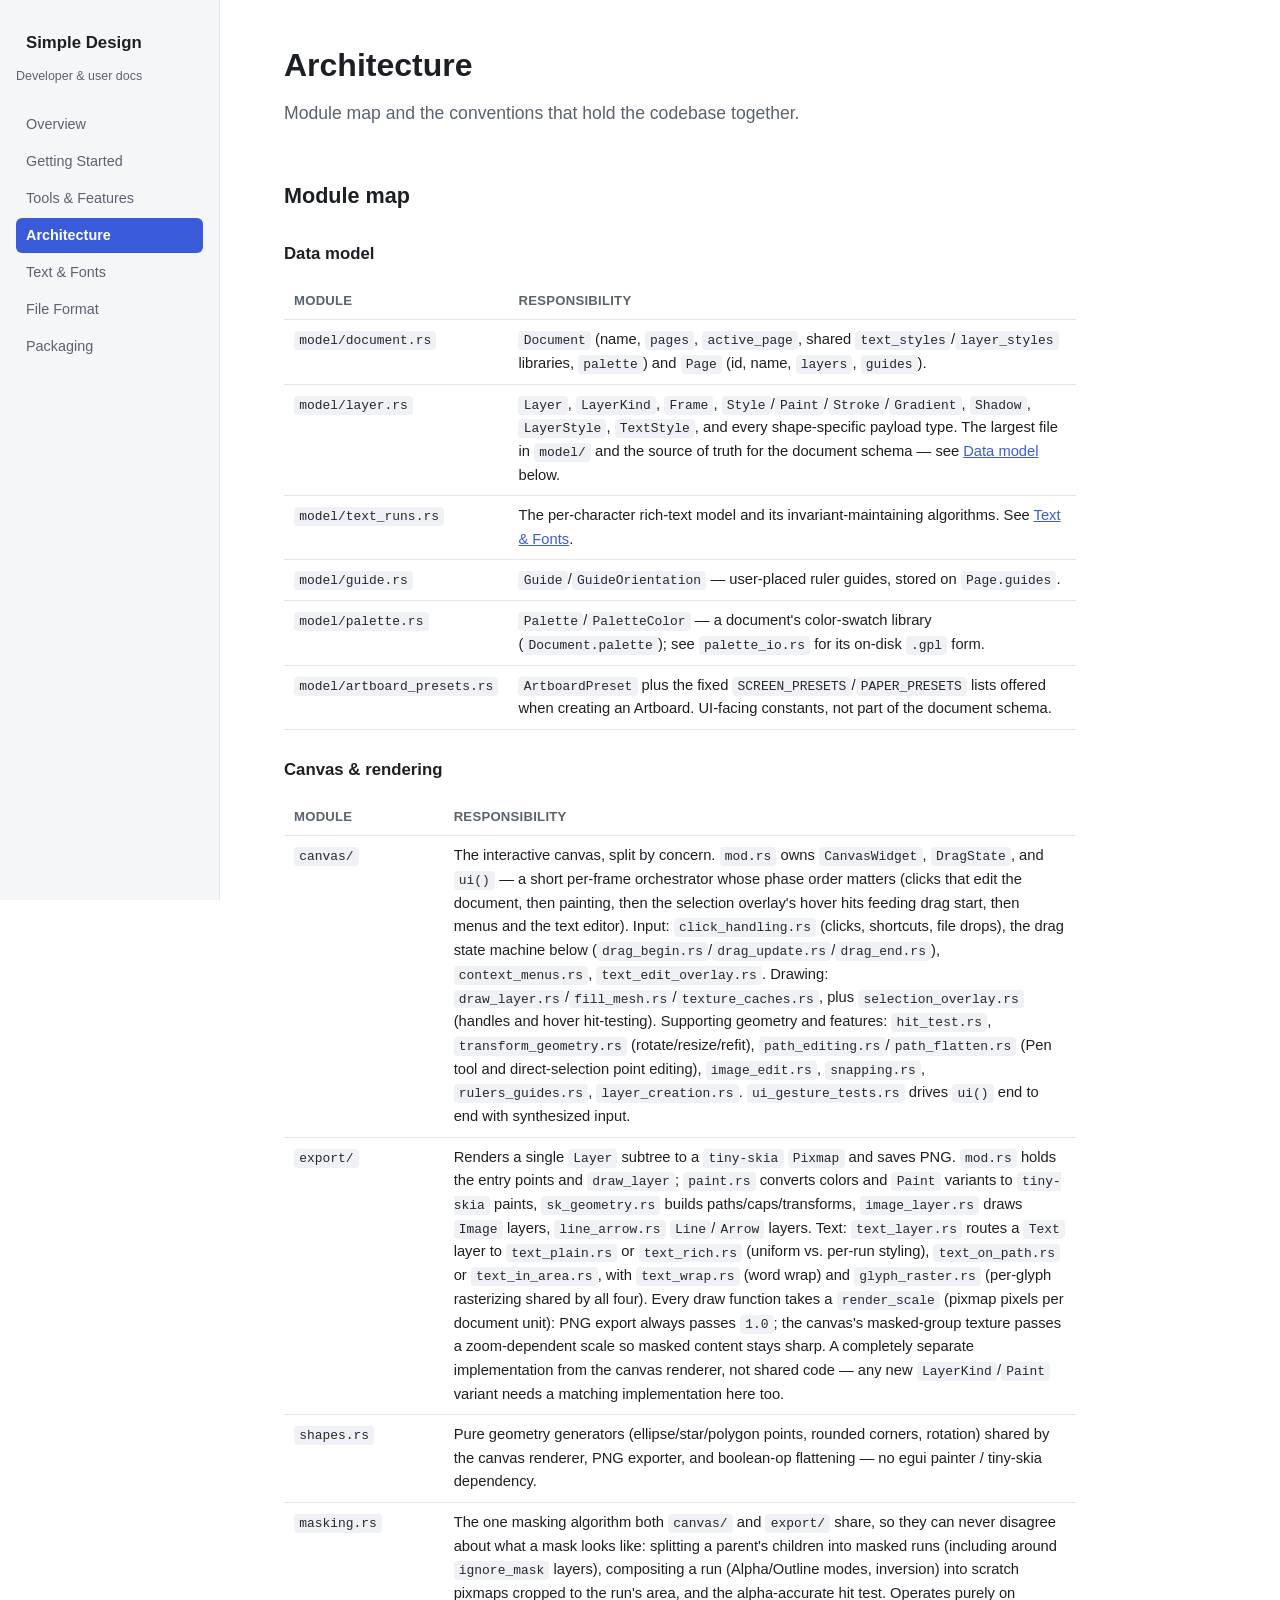
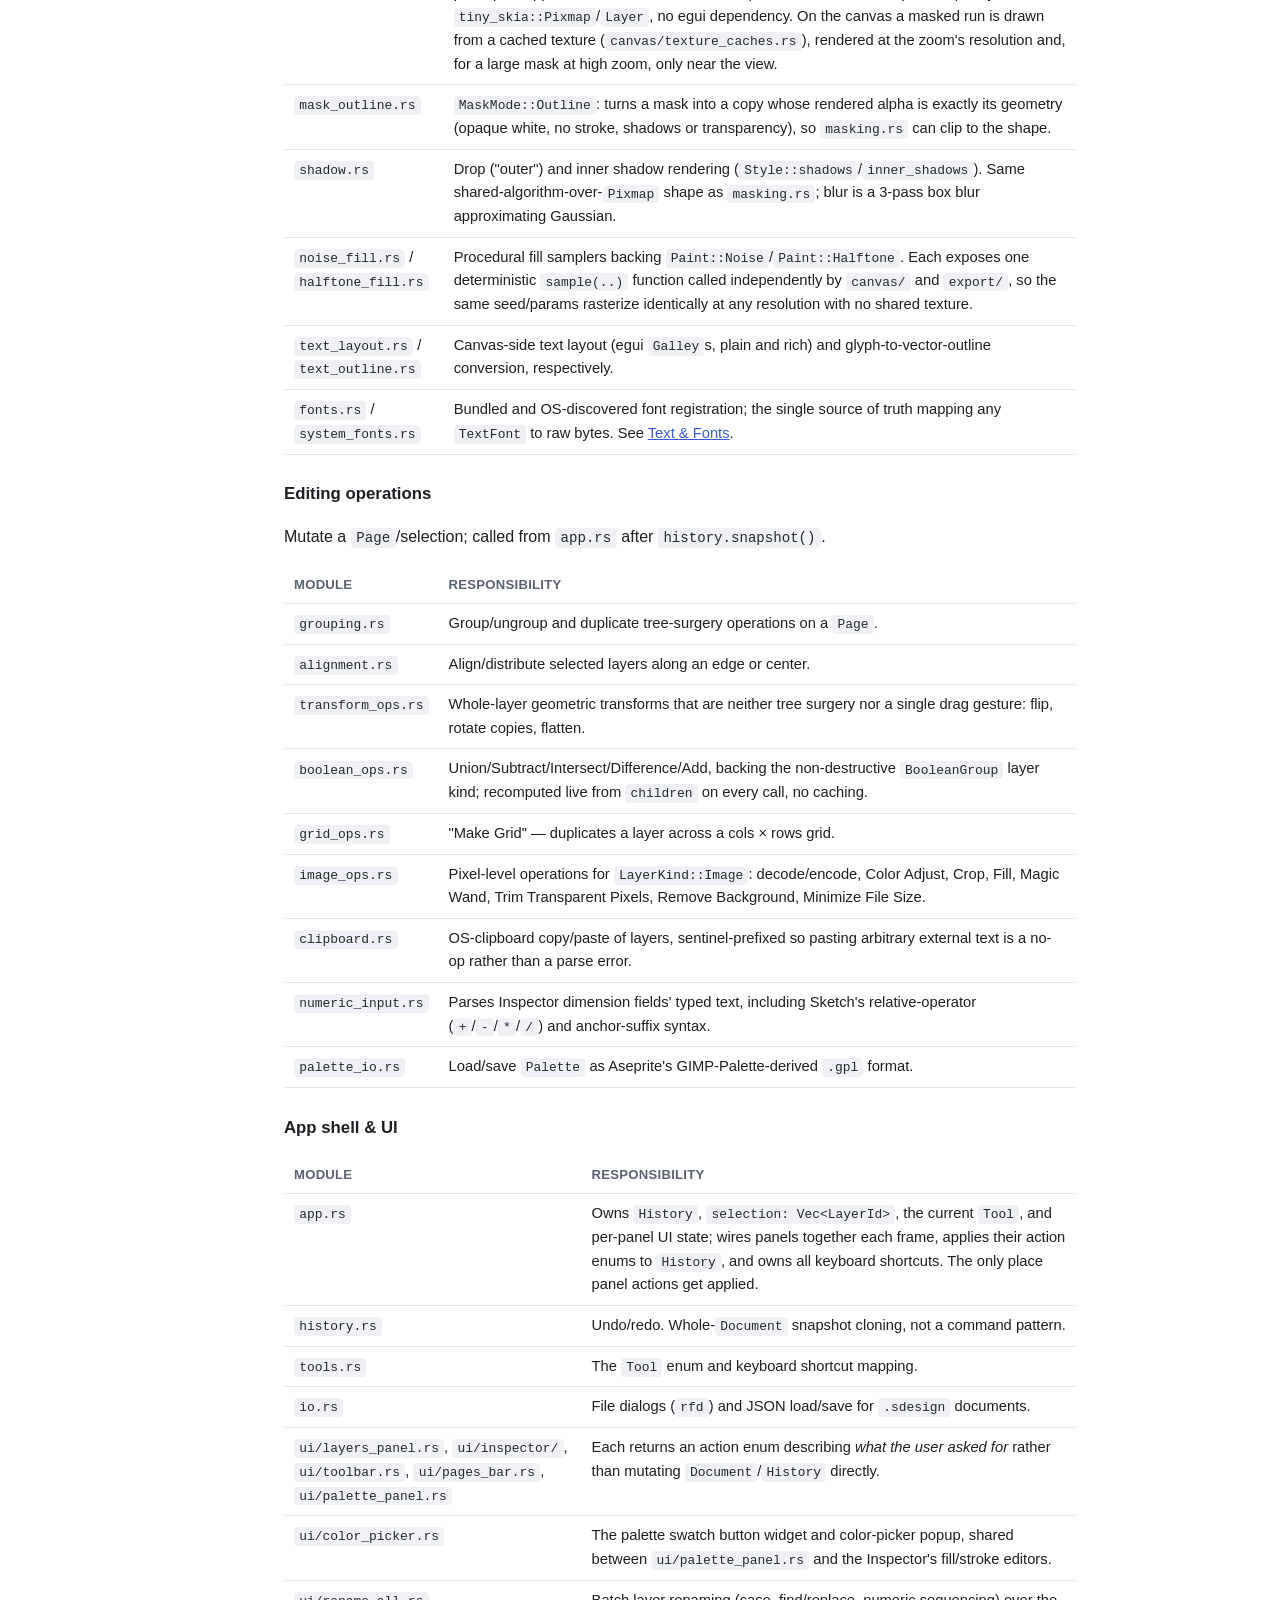
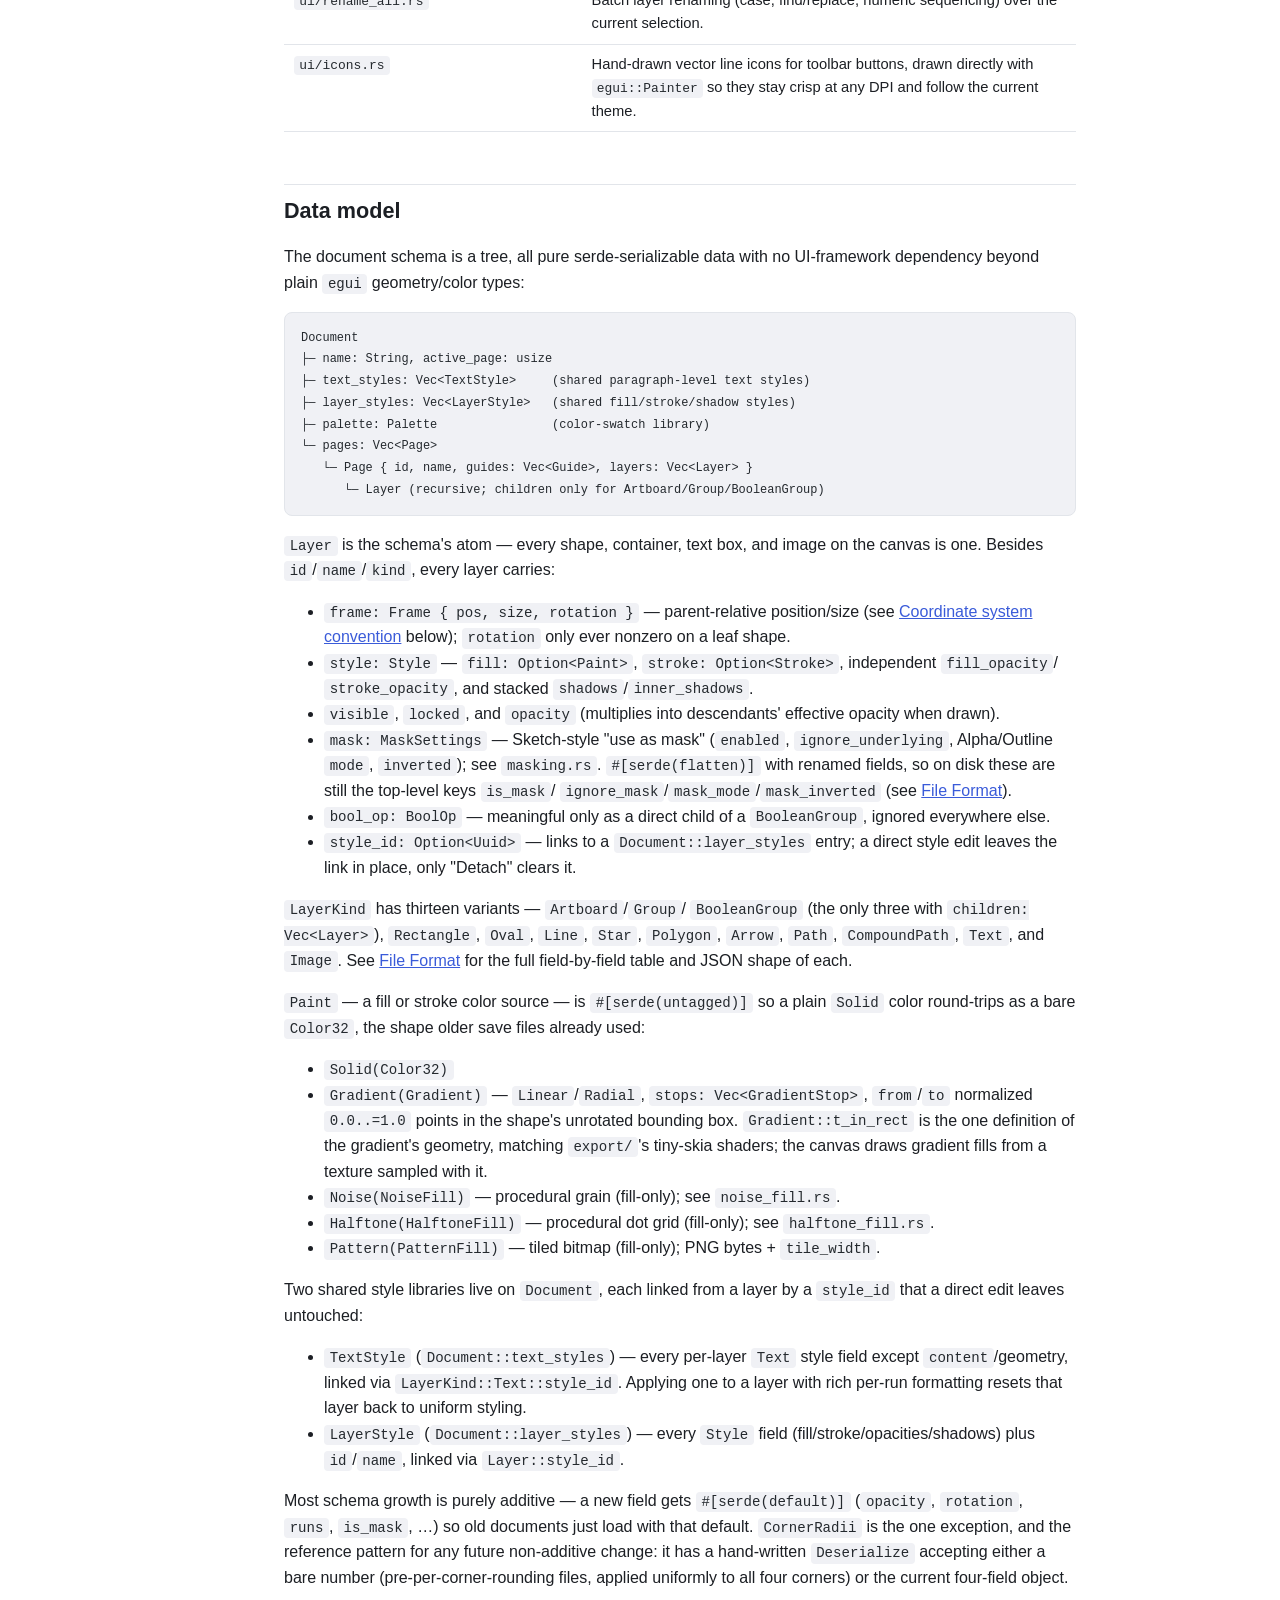
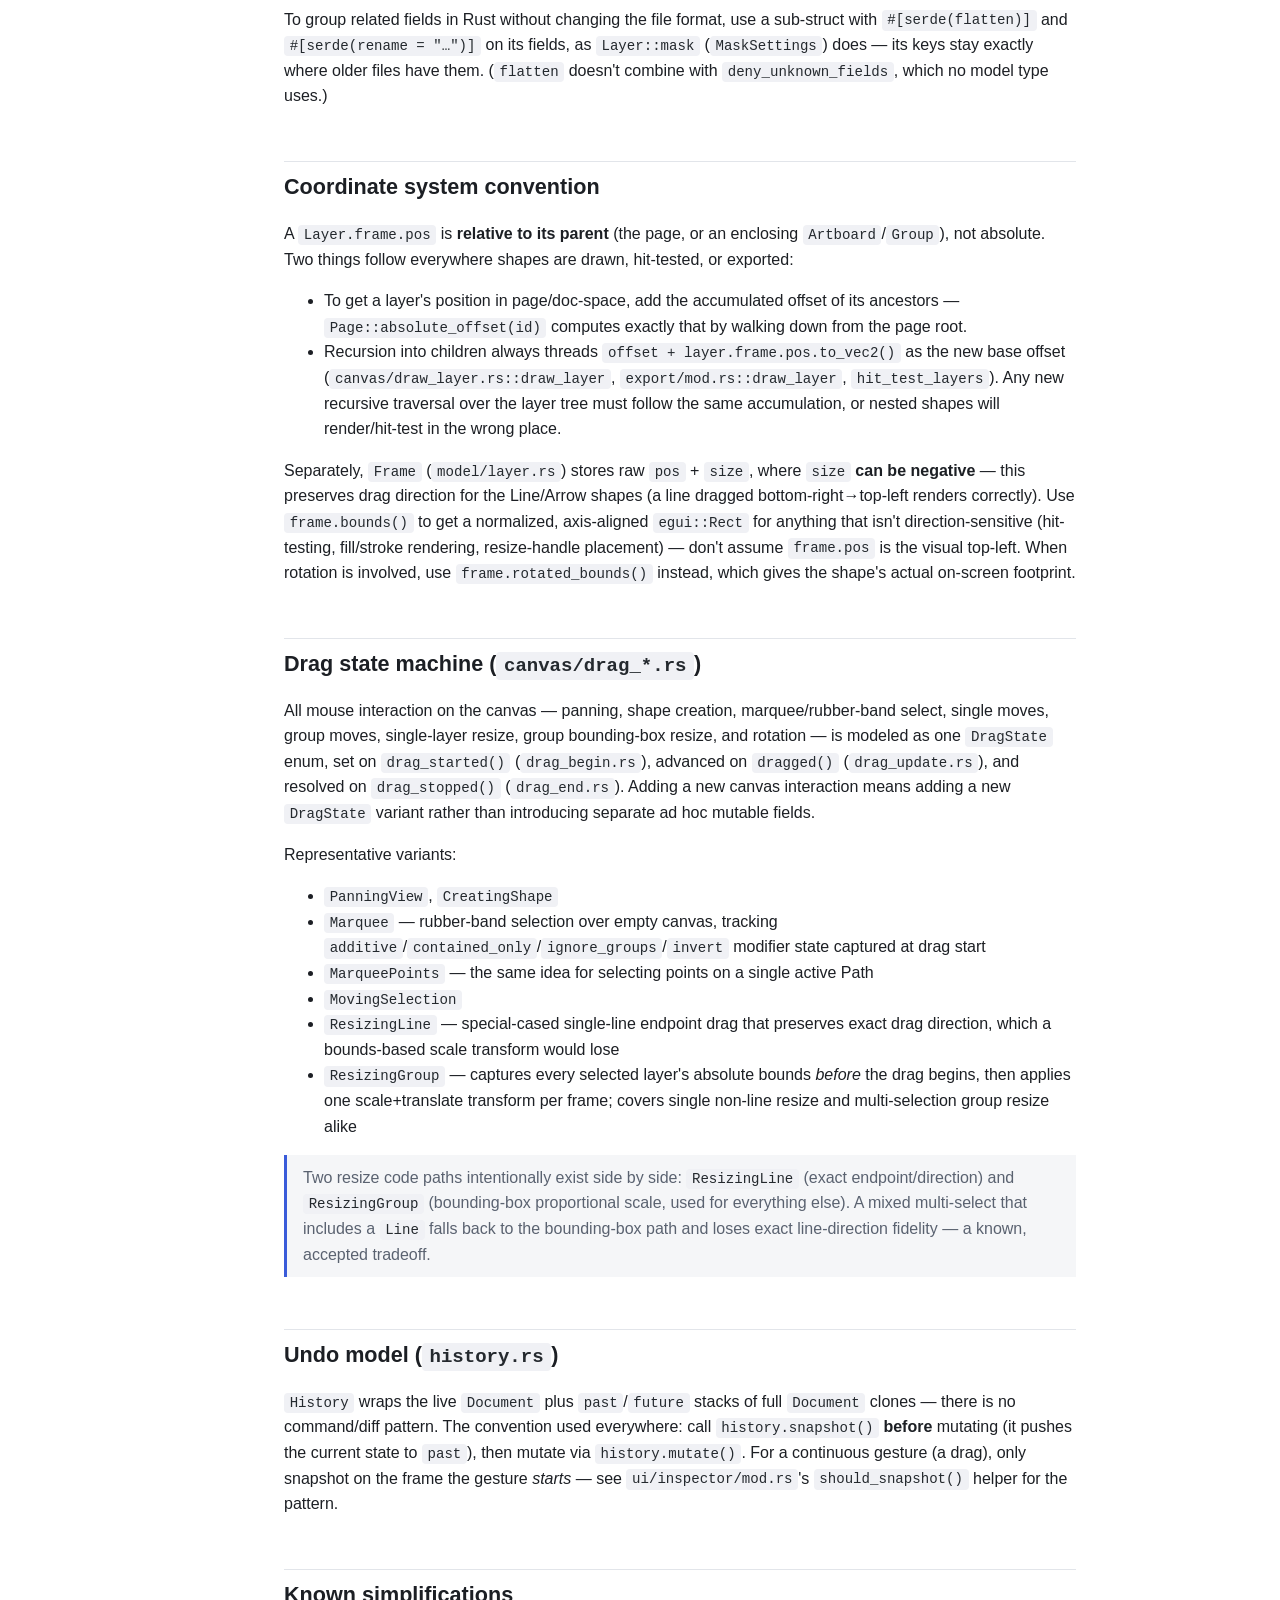
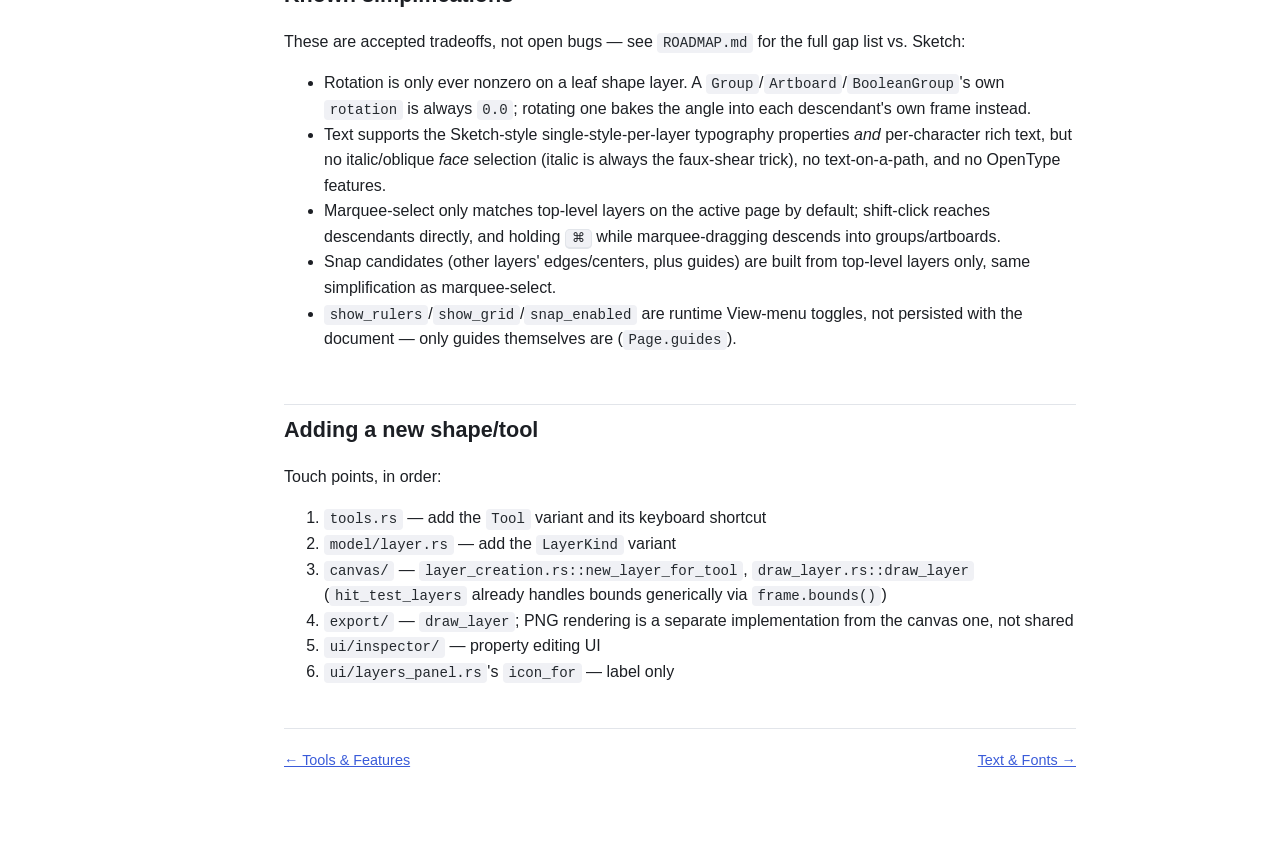
==== commit e6028173: "fixing layer fotnt thing" ====
--- a/docs/architecture.html
+++ b/docs/architecture.html
@@ -107,9 +107,12 @@
       <code>stroke_opacity</code>, and stacked <code>shadows</code>/<code>inner_shadows</code>.</li>
   <li><code>visible</code>, <code>locked</code>, and <code>opacity</code> (multiplies into
       descendants' effective opacity when drawn).</li>
-  <li><code>is_mask</code>/<code>ignore_mask</code>/<code>mask_mode</code>/<code>mask_inverted</code>
-      — Sketch-style "use as mask", with Alpha/Outline modes and inversion; see
-      <code>masking.rs</code> and <a href="file-format.html">File Format</a>.</li>
+  <li><code>mask: MaskSettings</code> — Sketch-style "use as mask"
+      (<code>enabled</code>, <code>ignore_underlying</code>, Alpha/Outline <code>mode</code>,
+      <code>inverted</code>); see <code>masking.rs</code>. <code>#[serde(flatten)]</code> with
+      renamed fields, so on disk these are still the top-level keys <code>is_mask</code>/
+      <code>ignore_mask</code>/<code>mask_mode</code>/<code>mask_inverted</code> (see
+      <a href="file-format.html">File Format</a>).</li>
   <li><code>bool_op: BoolOp</code> — meaningful only as a direct child of a
       <code>BooleanGroup</code>, ignored everywhere else.</li>
   <li><code>style_id: Option&lt;Uuid&gt;</code> — links to a <code>Document::layer_styles</code>
@@ -164,6 +167,13 @@
 the reference pattern for any future non-additive change: it has a hand-written
 <code>Deserialize</code> accepting either a bare number (pre-per-corner-rounding files, applied
 uniformly to all four corners) or the current four-field object.
+</p>
+<p>
+To group related fields in Rust without changing the file format, use a sub-struct with
+<code>#[serde(flatten)]</code> and <code>#[serde(rename = "…")]</code> on its fields, as
+<code>Layer::mask</code> (<code>MaskSettings</code>) does — its keys stay exactly where older
+files have them. (<code>flatten</code> doesn't combine with <code>deny_unknown_fields</code>,
+which no model type uses.)
 </p>
 
 <h2 id="coordinate-system">Coordinate system convention</h2>
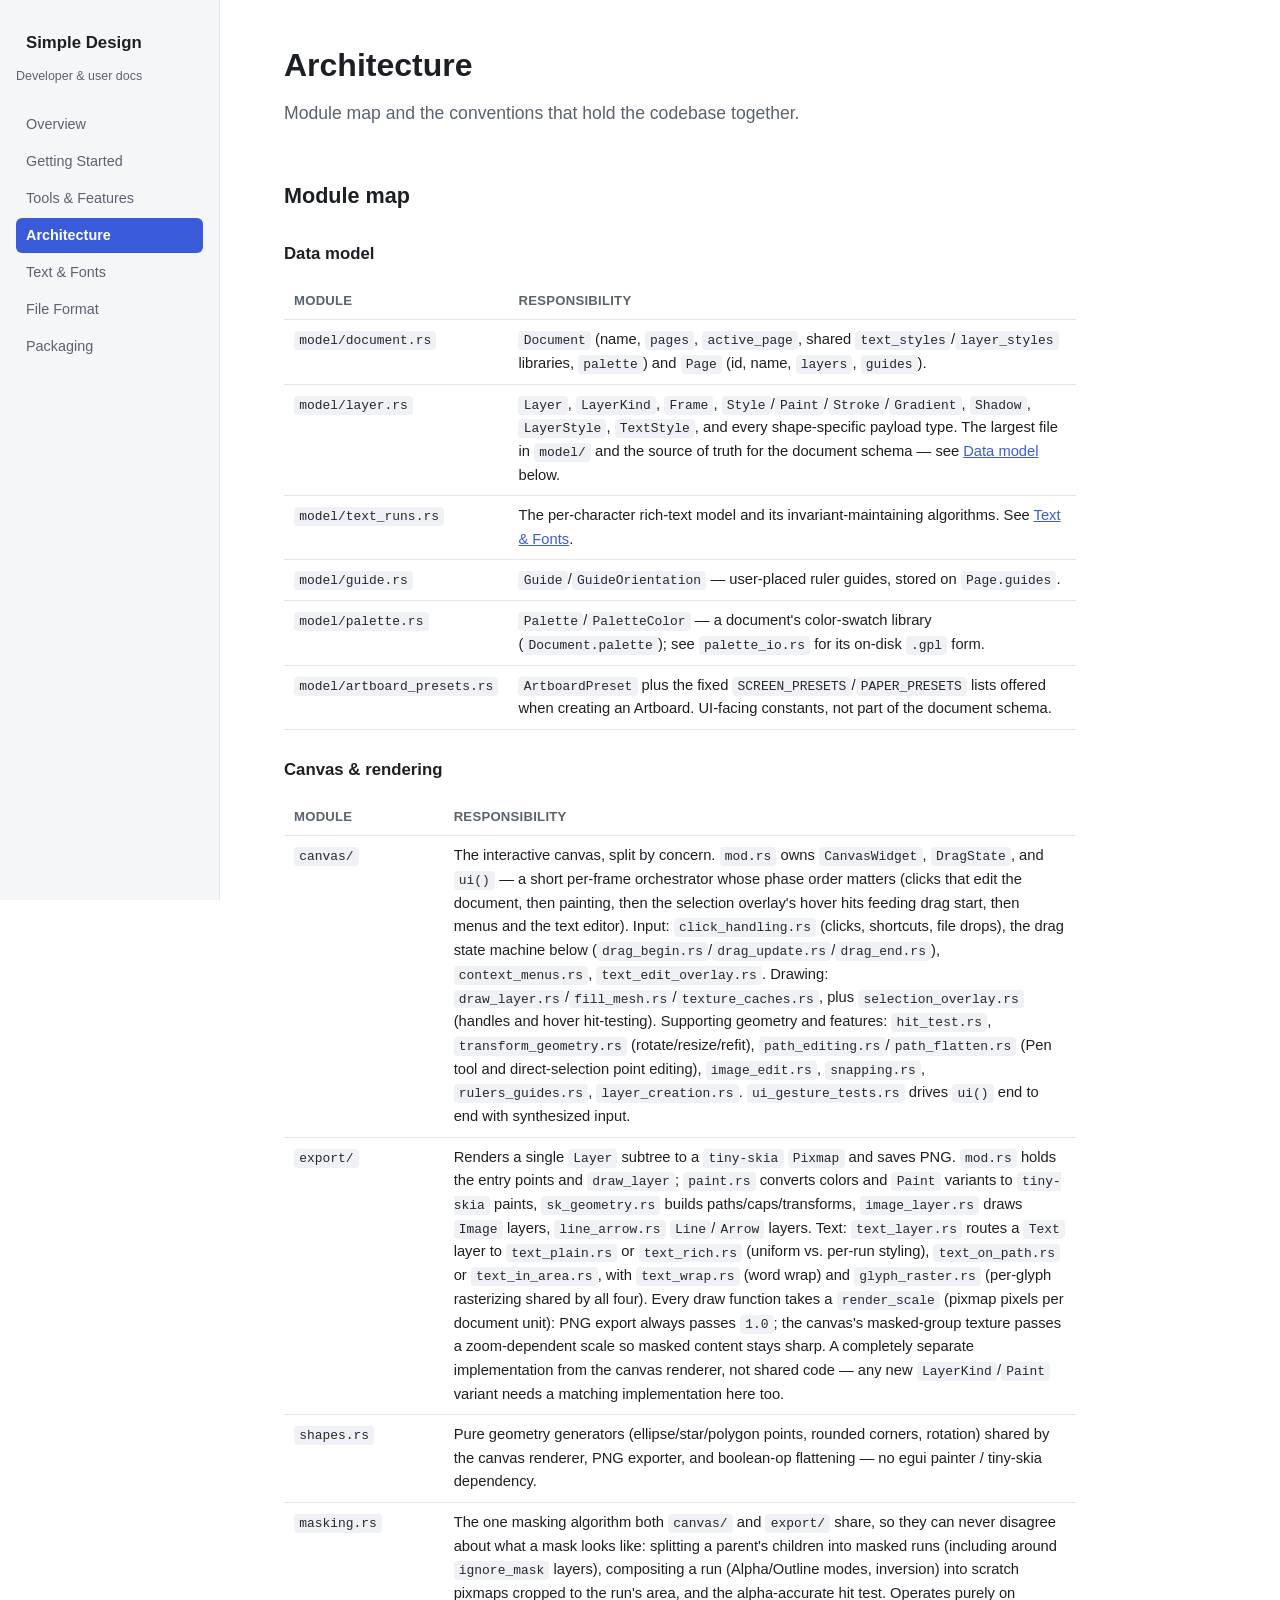
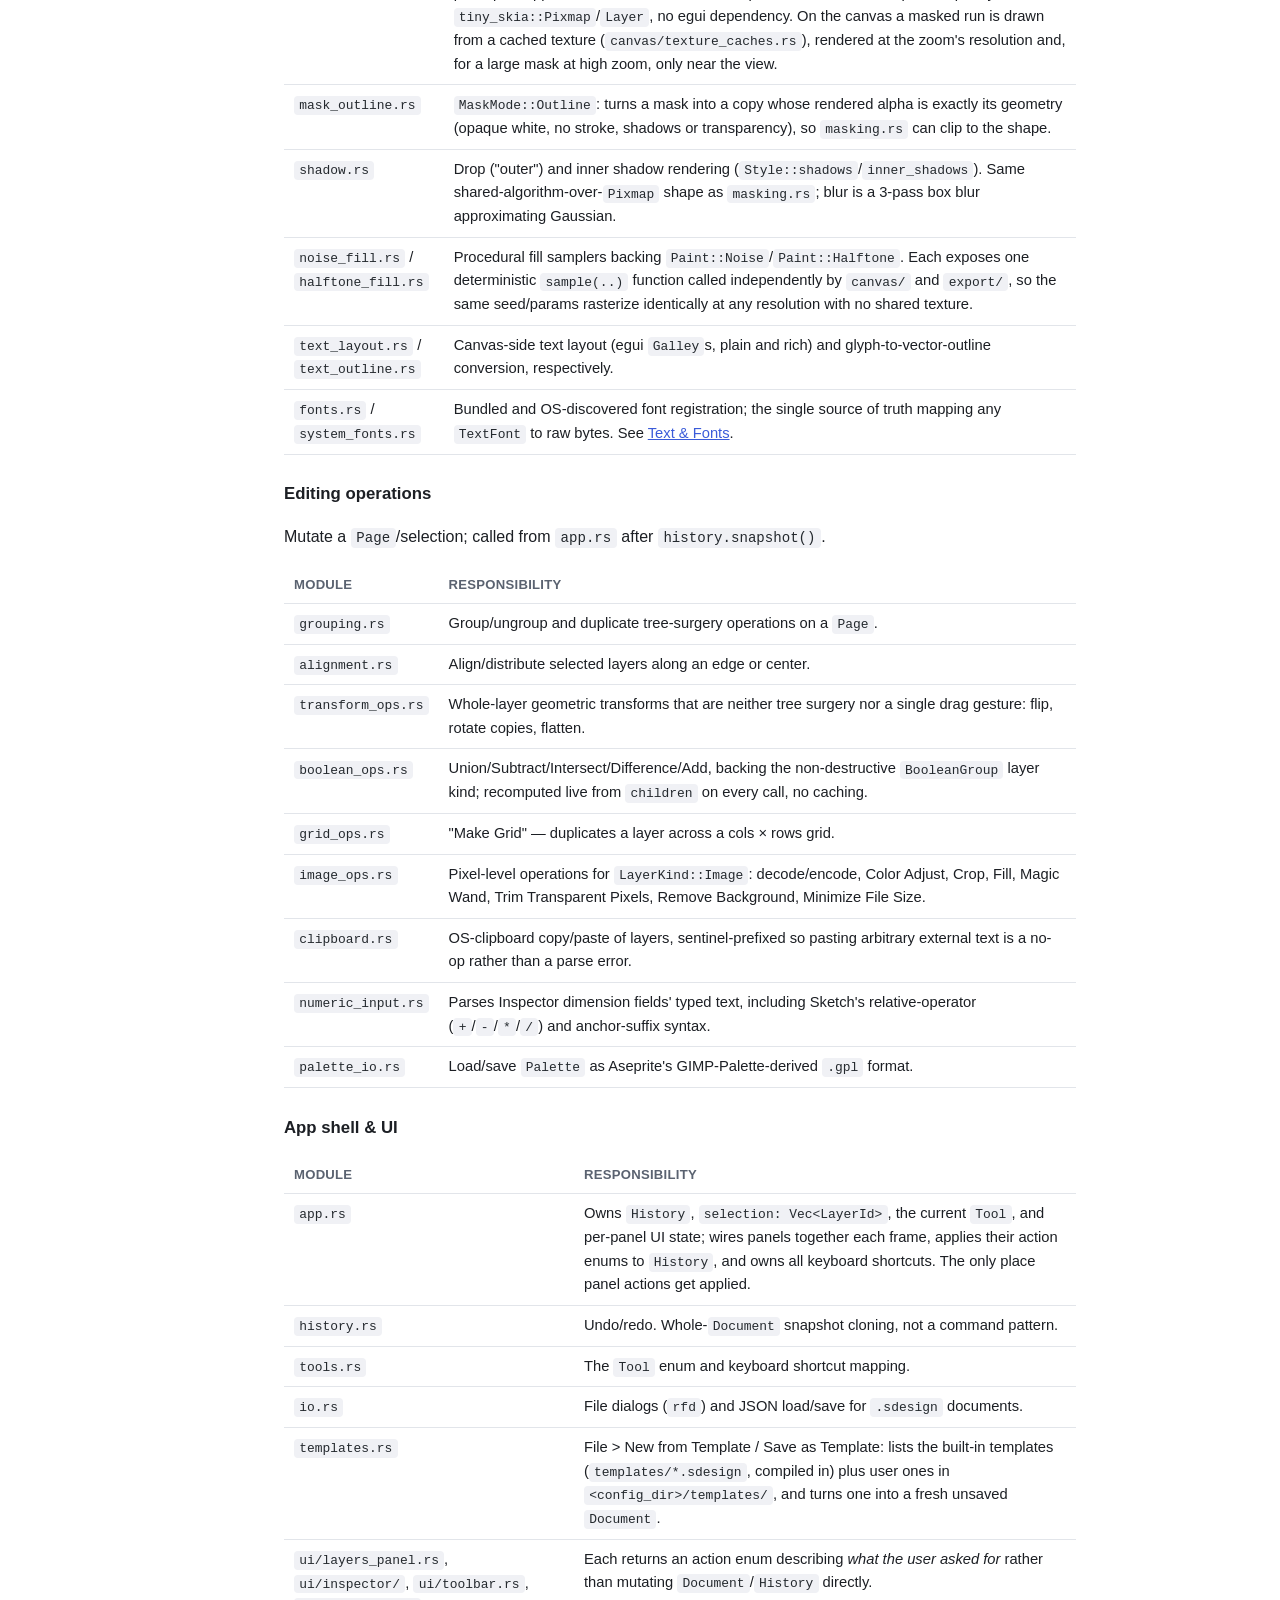
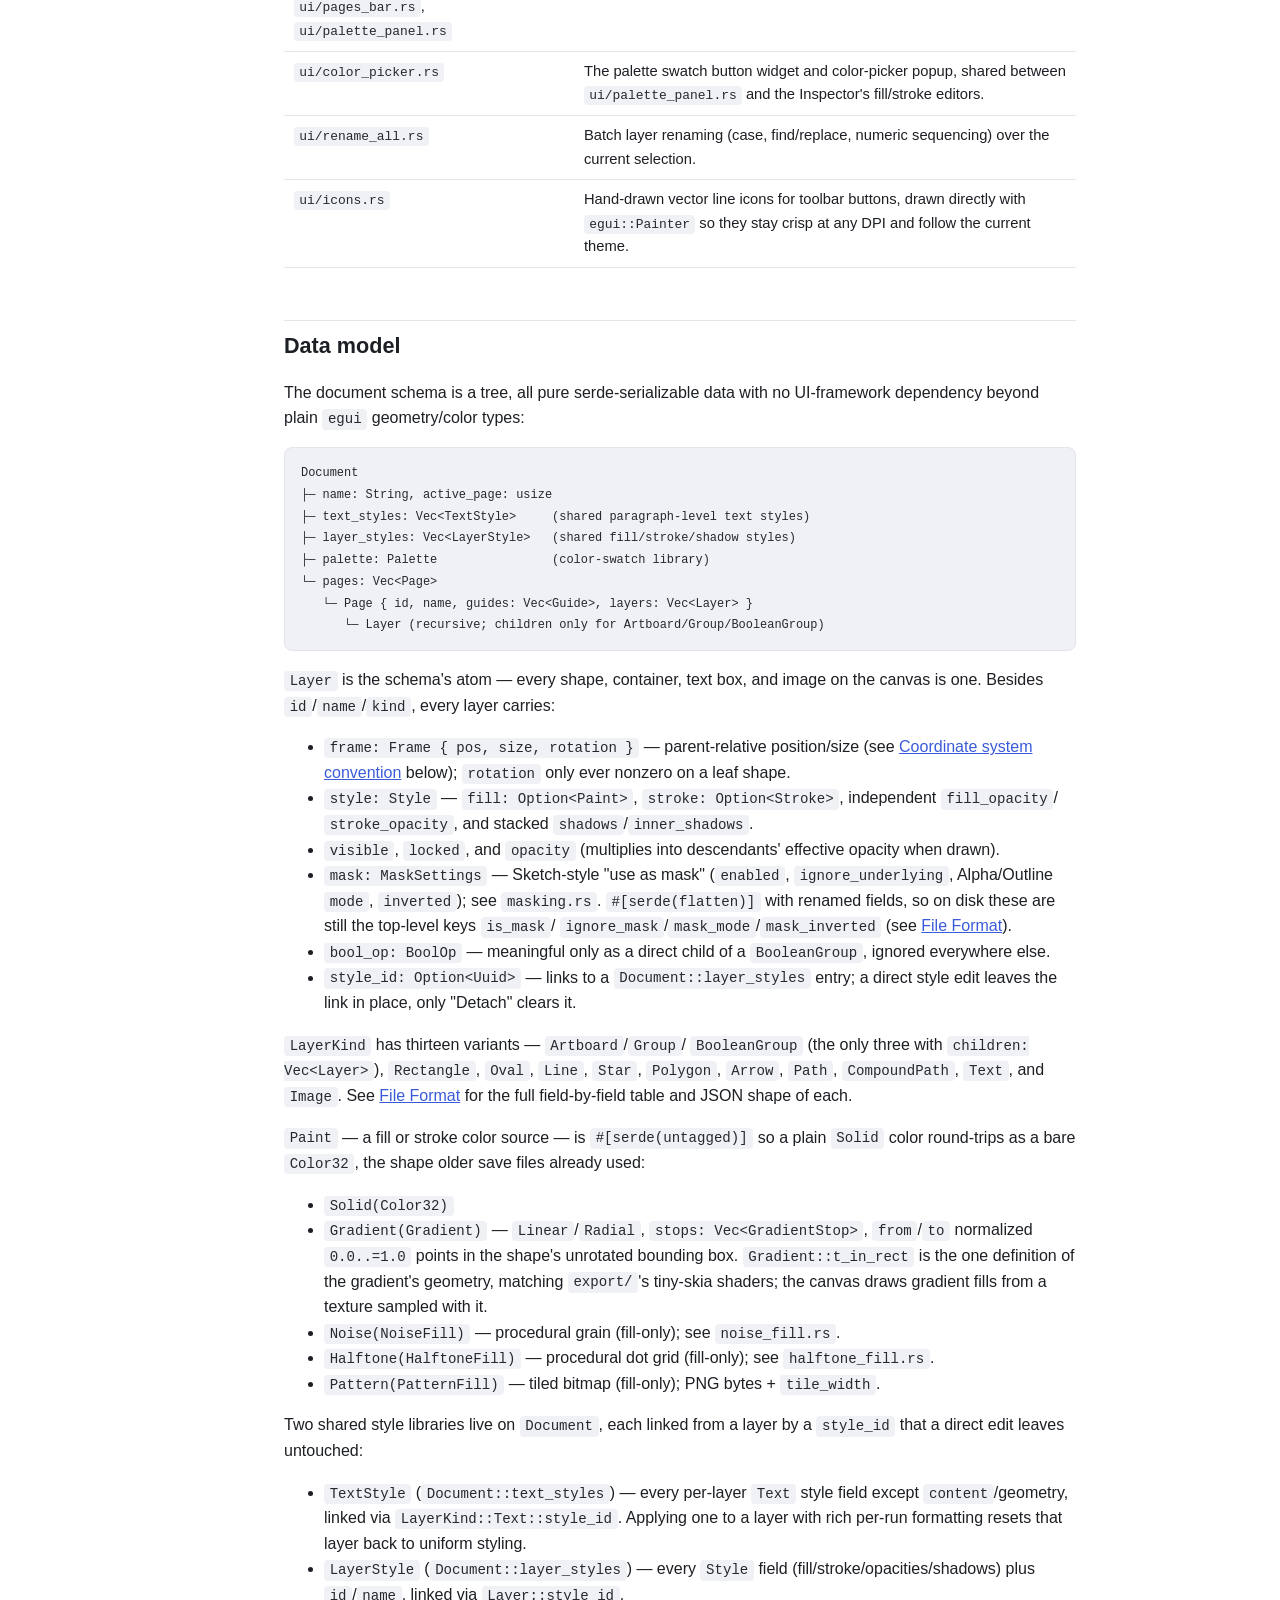
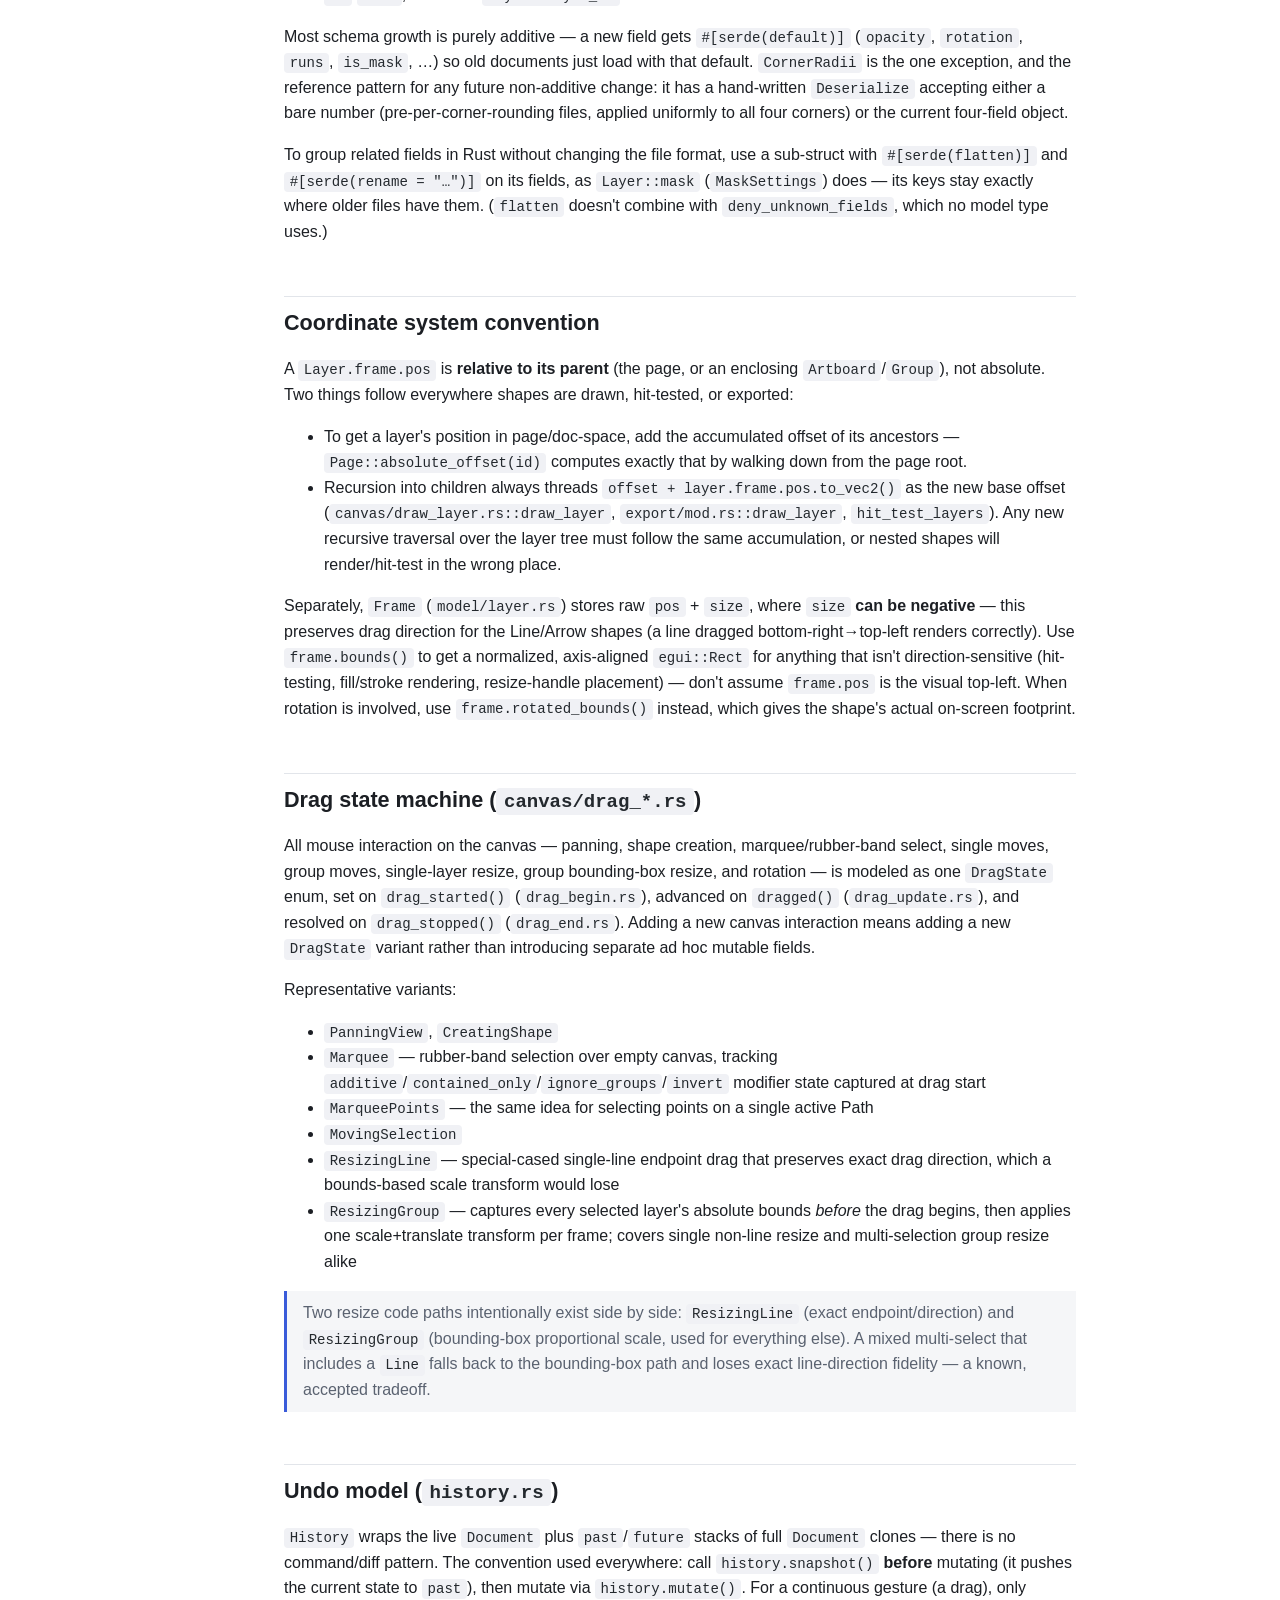
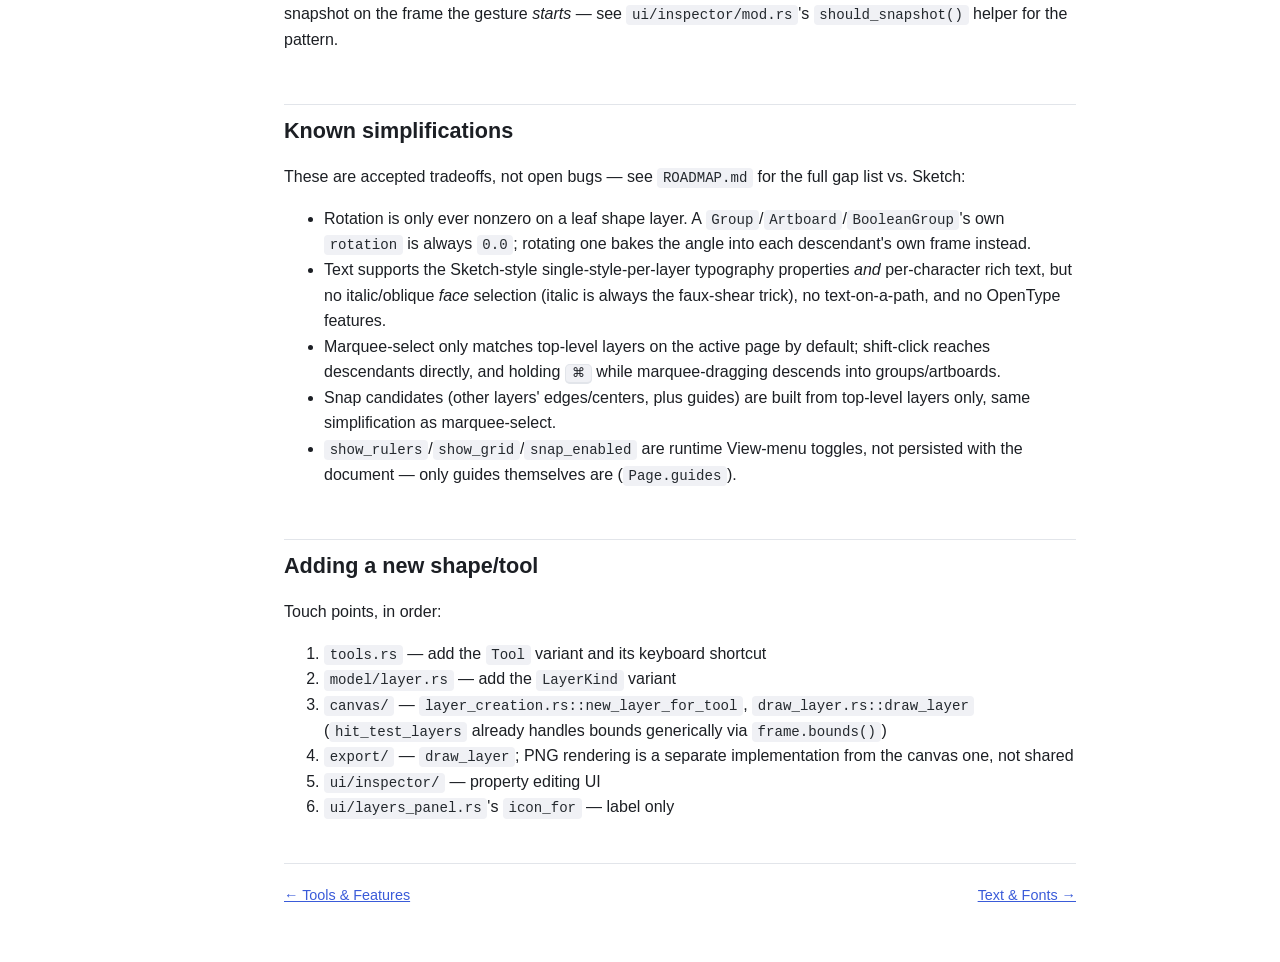
==== commit b6910d0f: "mor templates" ====
--- a/docs/architecture.html
+++ b/docs/architecture.html
@@ -74,6 +74,7 @@
   <tr><td><code>history.rs</code></td><td>Undo/redo. Whole-<code>Document</code> snapshot cloning, not a command pattern.</td></tr>
   <tr><td><code>tools.rs</code></td><td>The <code>Tool</code> enum and keyboard shortcut mapping.</td></tr>
   <tr><td><code>io.rs</code></td><td>File dialogs (<code>rfd</code>) and JSON load/save for <code>.sdesign</code> documents.</td></tr>
+  <tr><td><code>templates.rs</code></td><td>File &gt; New from Template / Save as Template: lists the built-in templates (<code>templates/*.sdesign</code>, compiled in) plus user ones in <code>&lt;config_dir&gt;/templates/</code>, and turns one into a fresh unsaved <code>Document</code>.</td></tr>
   <tr><td><code>ui/layers_panel.rs</code>, <code>ui/inspector/</code>, <code>ui/toolbar.rs</code>, <code>ui/pages_bar.rs</code>, <code>ui/palette_panel.rs</code></td><td>Each returns an action enum describing <em>what the user asked for</em> rather than mutating <code>Document</code>/<code>History</code> directly.</td></tr>
   <tr><td><code>ui/color_picker.rs</code></td><td>The palette swatch button widget and color-picker popup, shared between <code>ui/palette_panel.rs</code> and the Inspector's fill/stroke editors.</td></tr>
   <tr><td><code>ui/rename_all.rs</code></td><td>Batch layer renaming (case, find/replace, numeric sequencing) over the current selection.</td></tr>
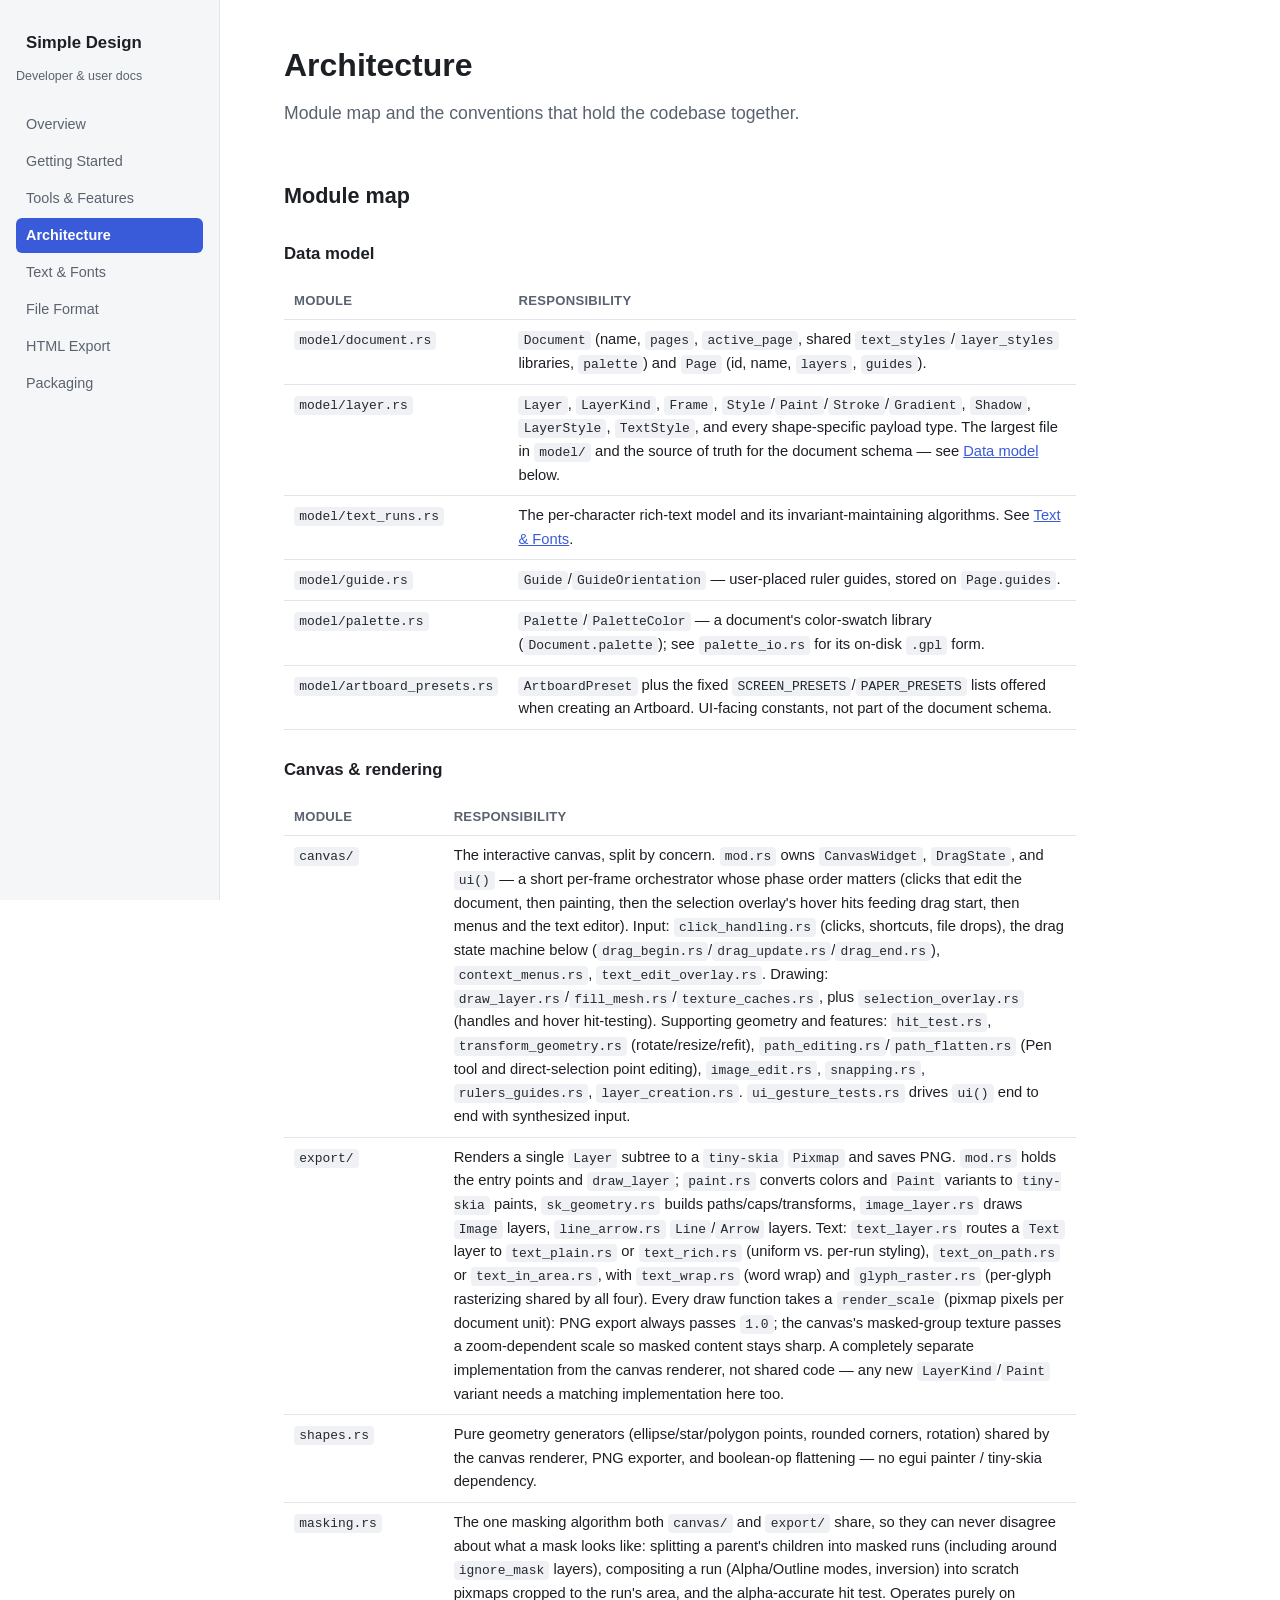
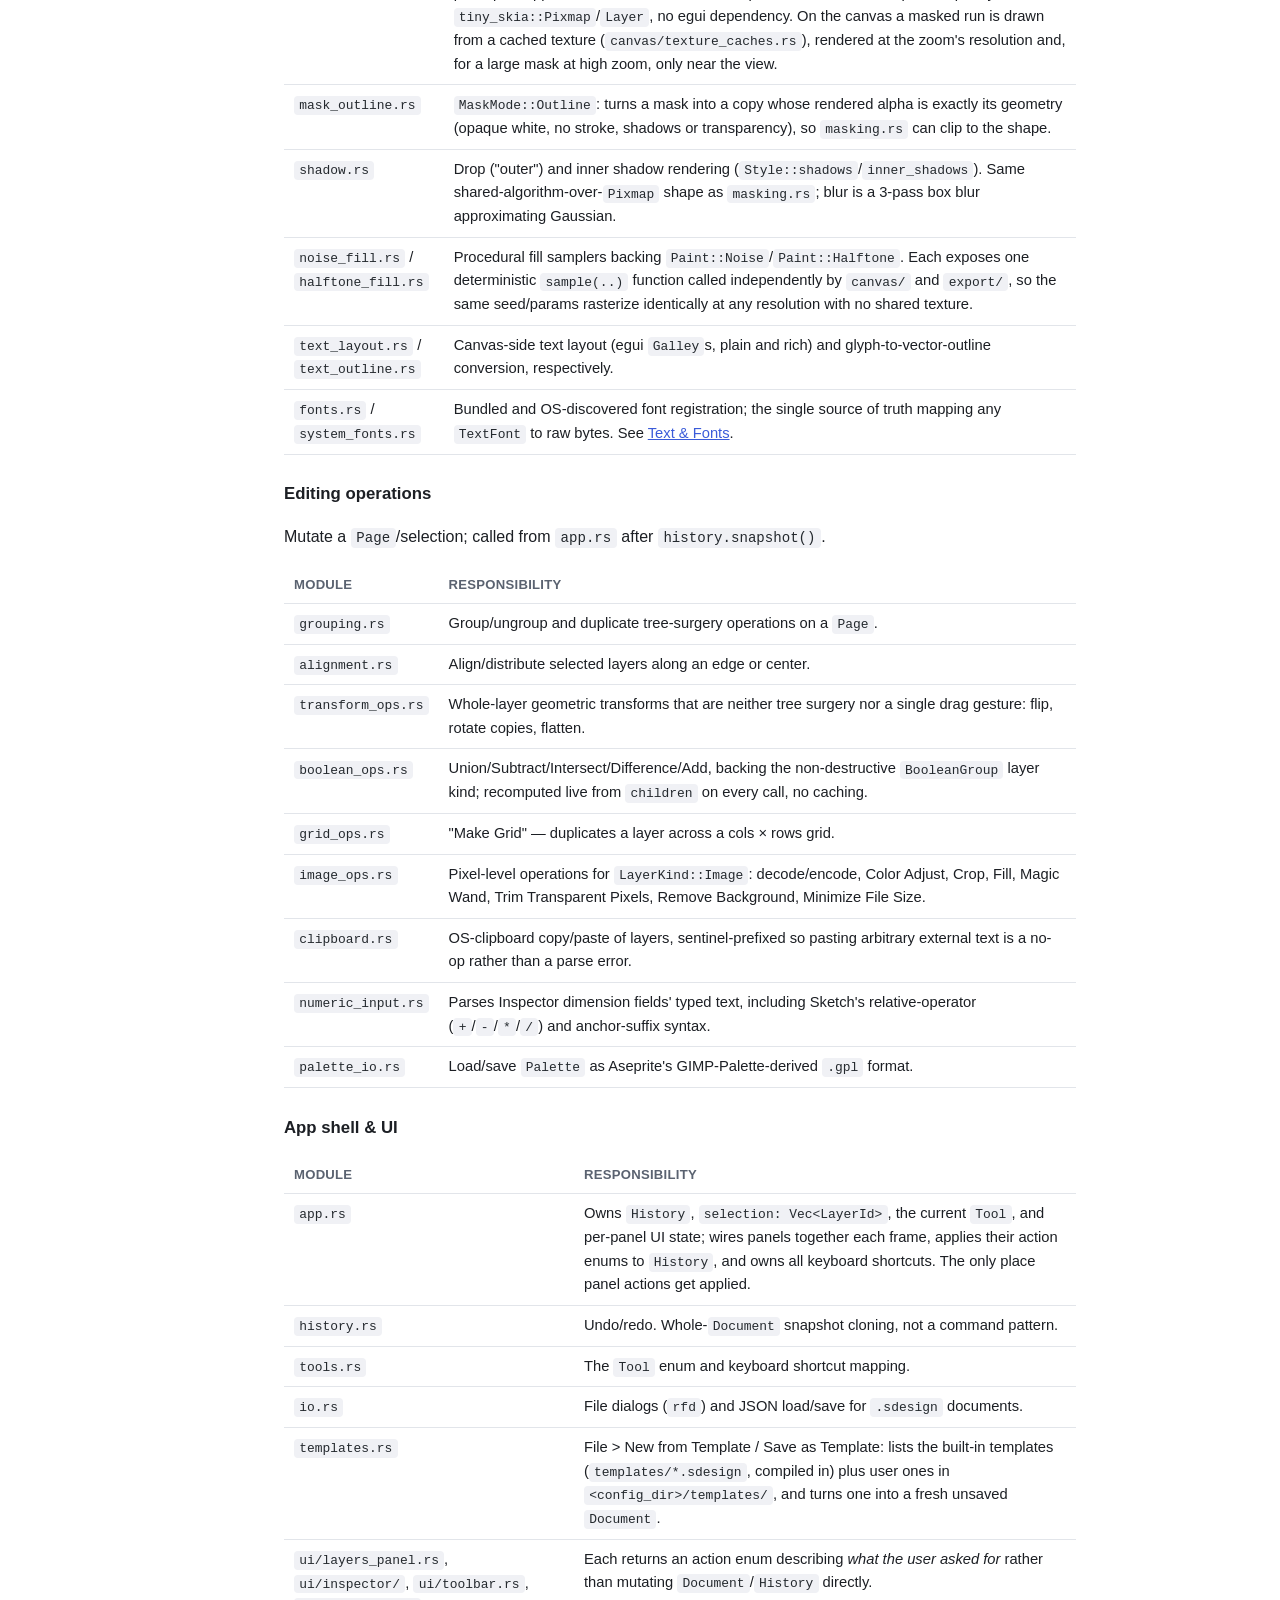
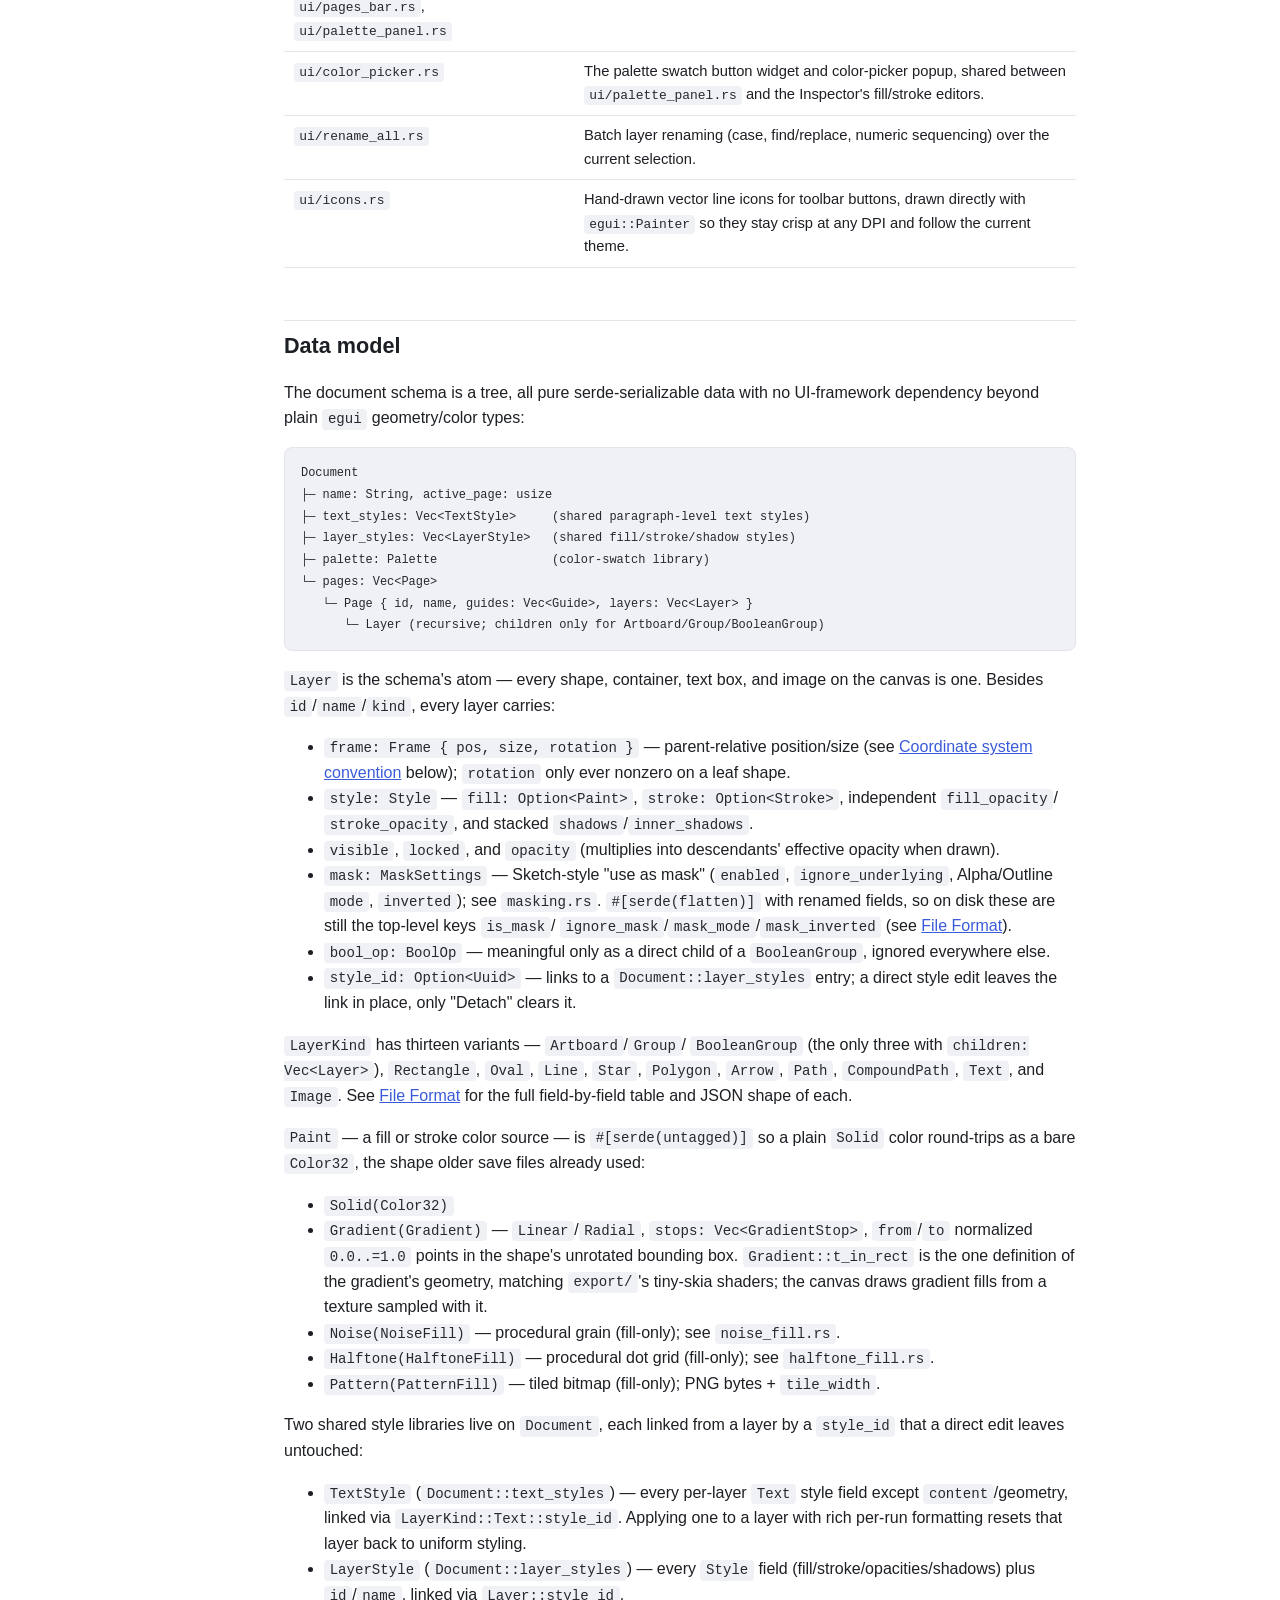
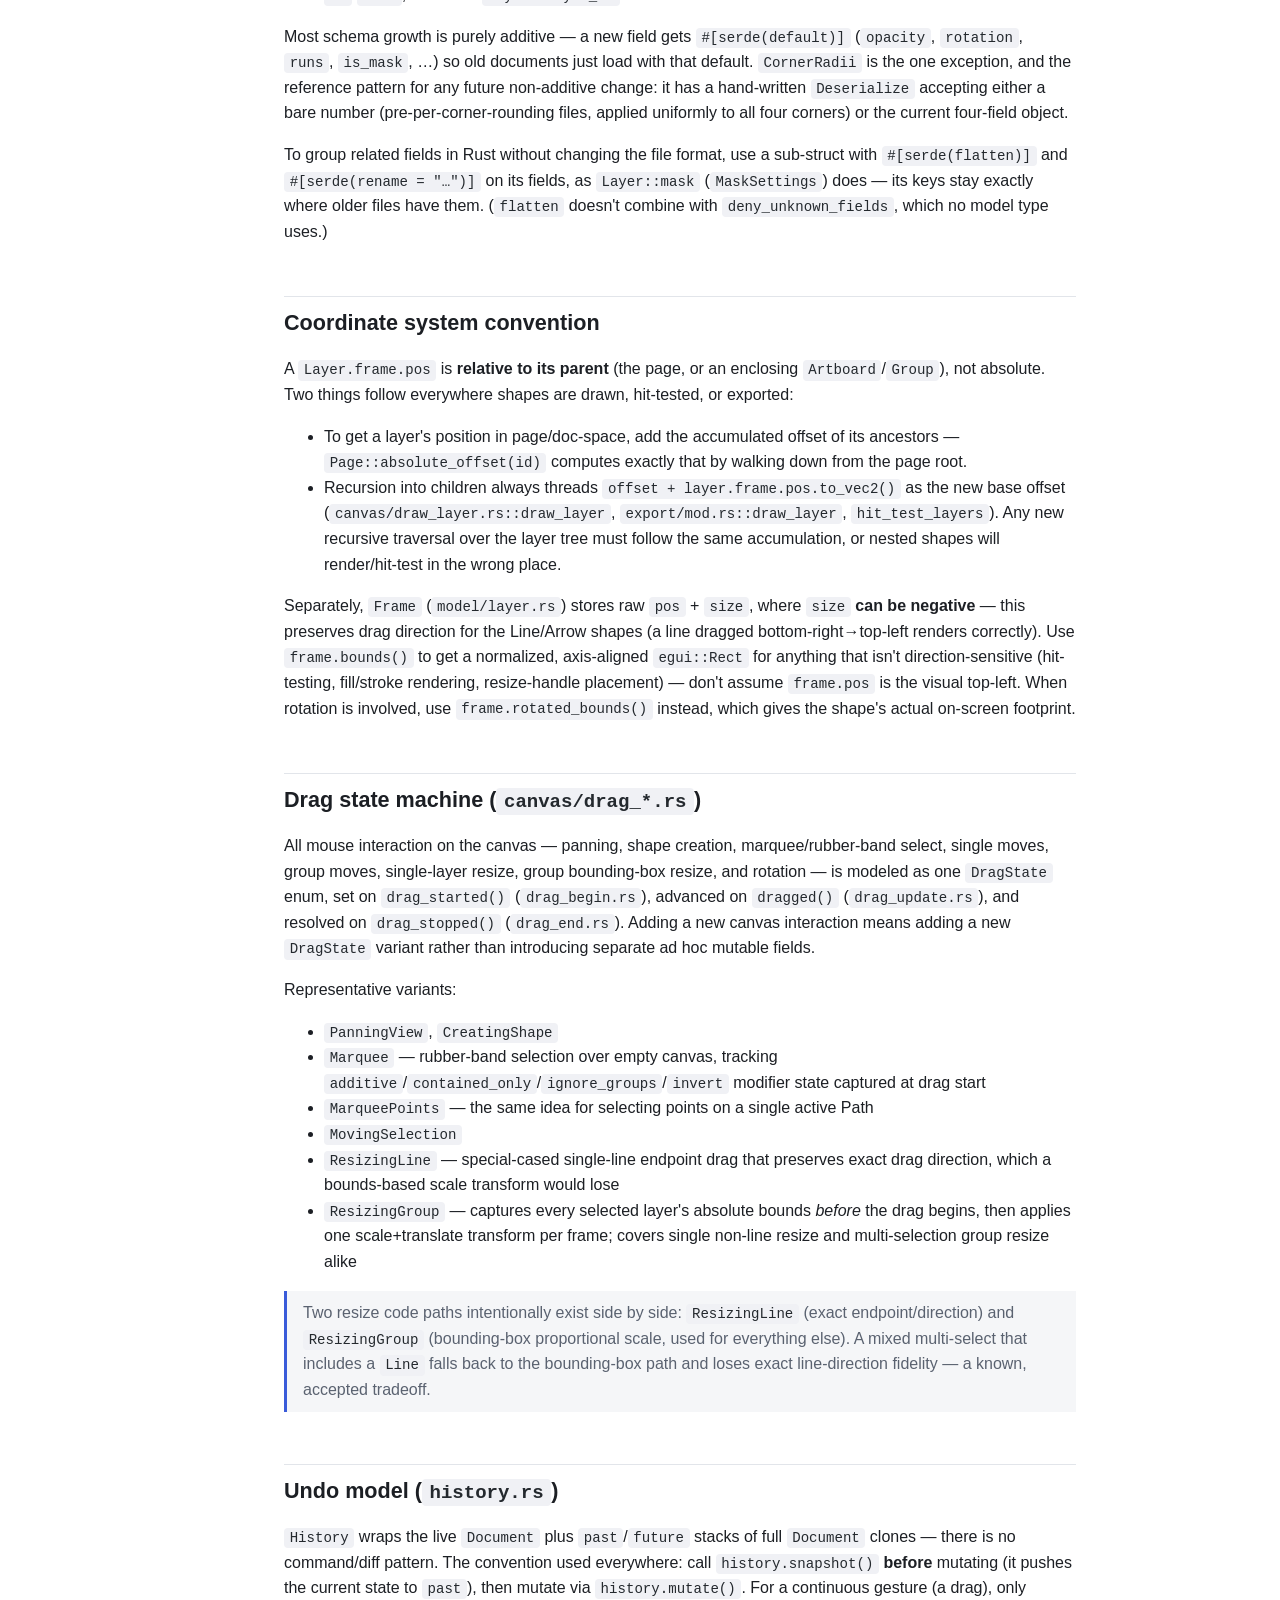
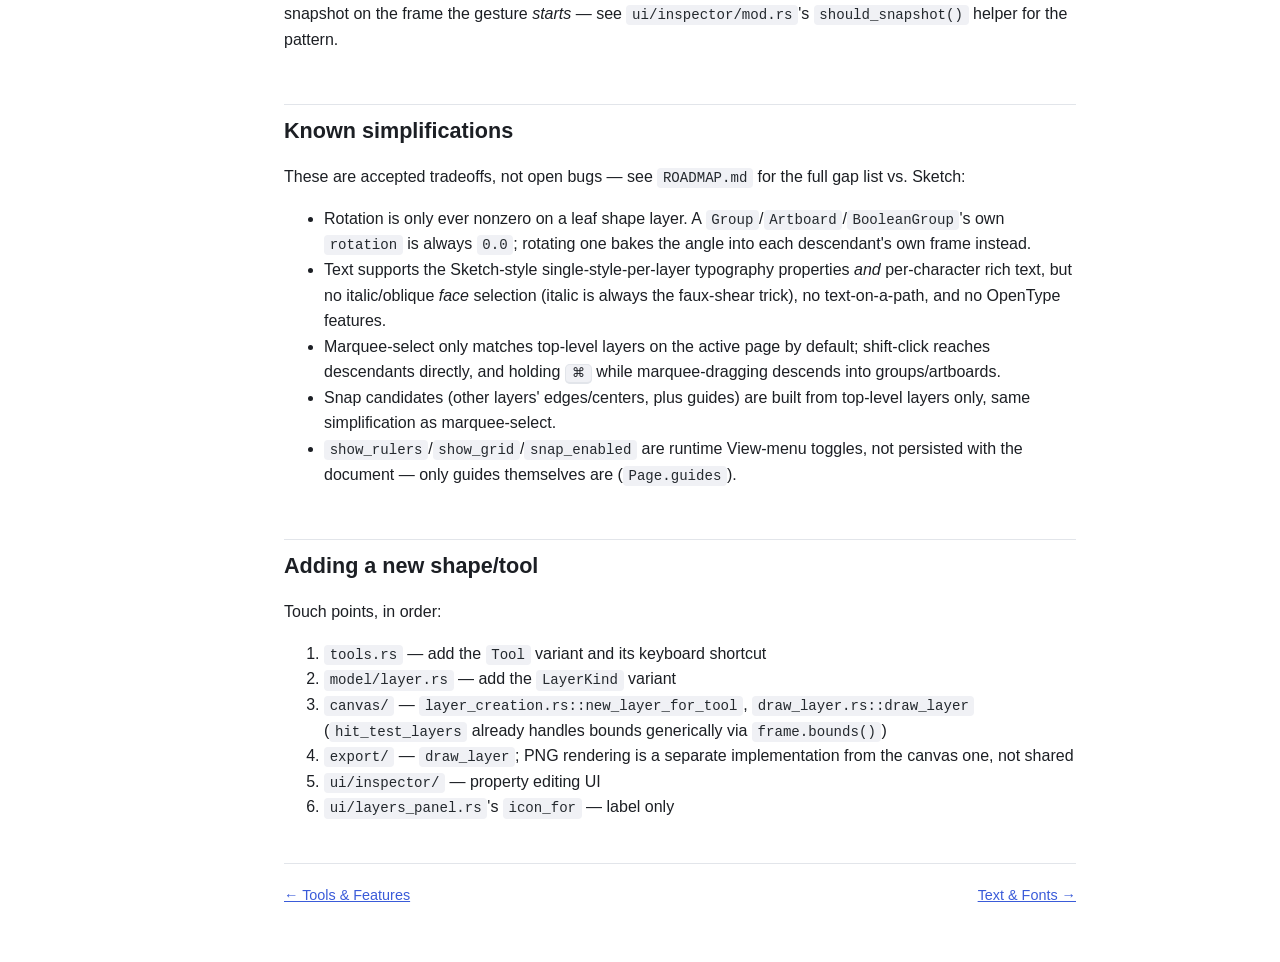
==== commit 1b9c34b8: "upgrade documentation" ====
--- a/docs/architecture.html
+++ b/docs/architecture.html
@@ -18,6 +18,7 @@
     <li><a class="active" href="architecture.html">Architecture</a></li>
     <li><a href="text-and-fonts.html">Text &amp; Fonts</a></li>
     <li><a href="file-format.html">File Format</a></li>
+    <li><a href="html-export.html">HTML Export</a></li>
     <li><a href="packaging.html">Packaging</a></li>
   </ul>
 </nav>
